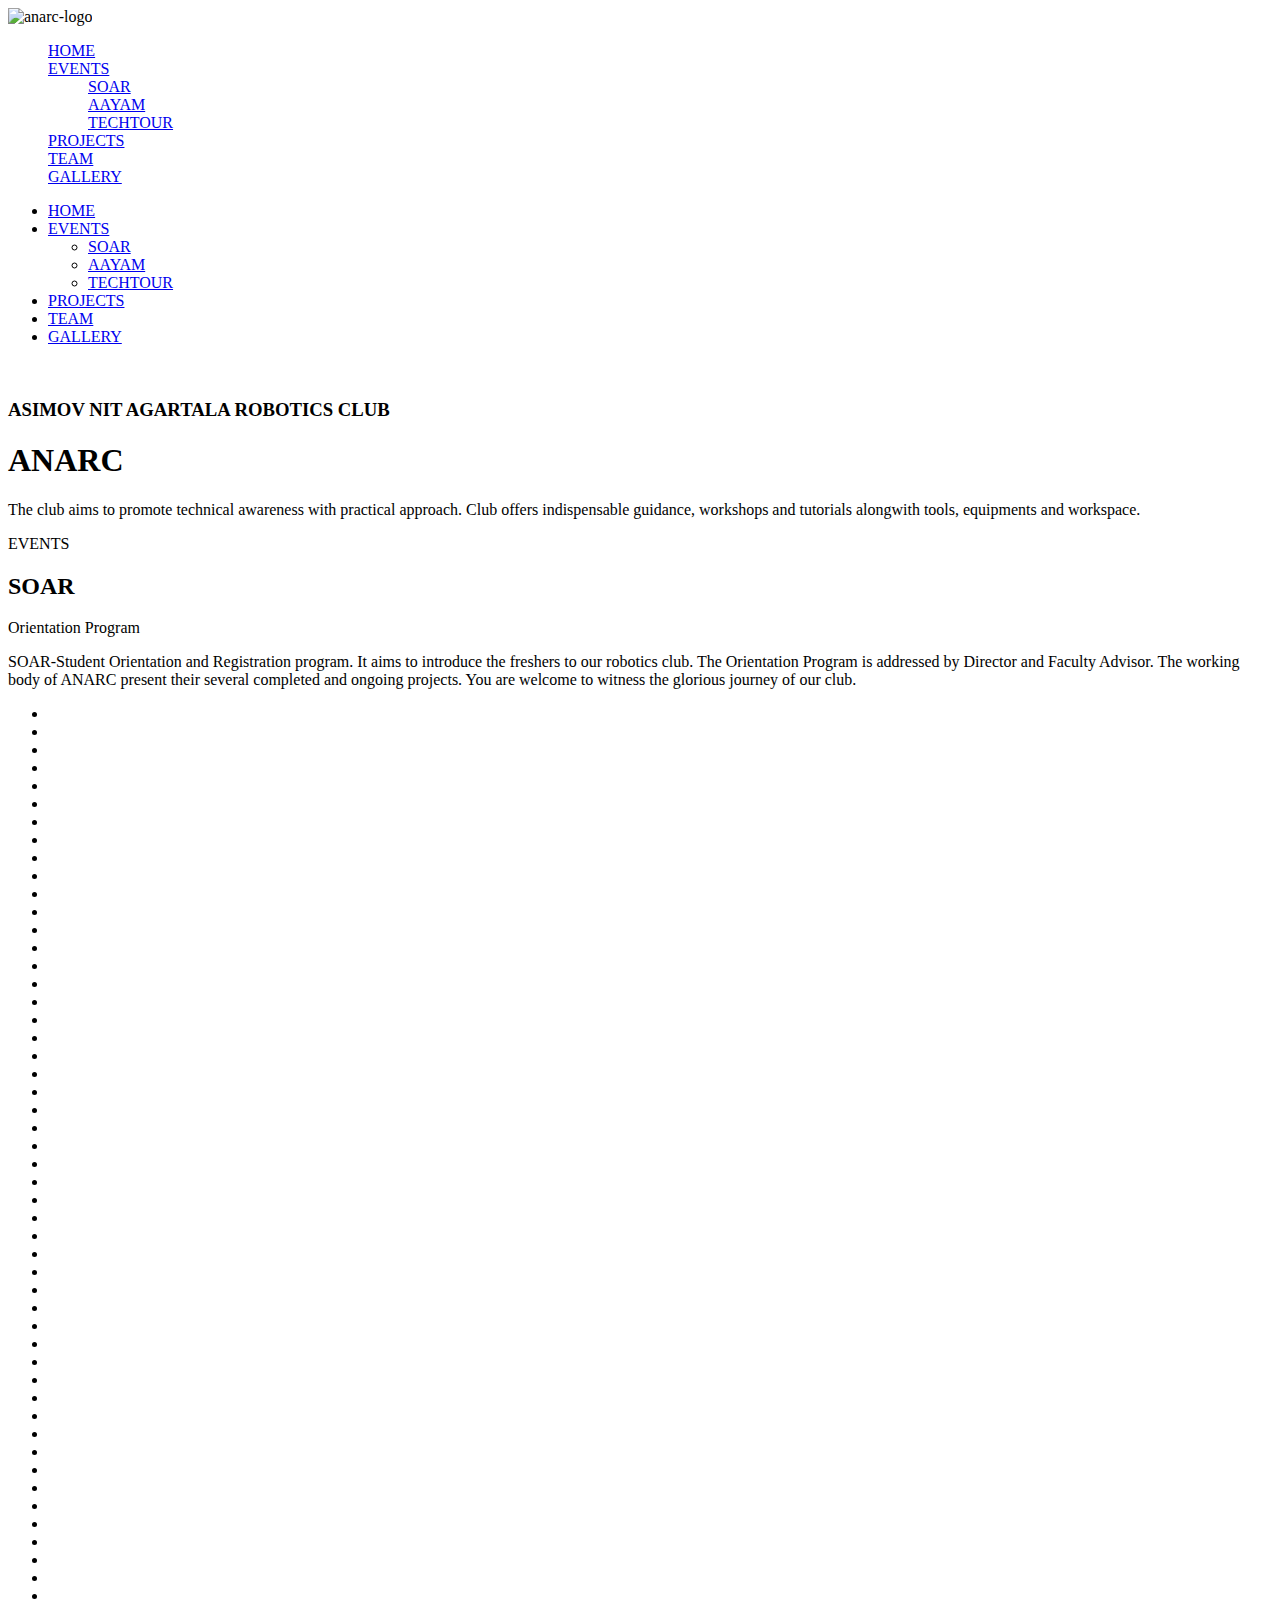
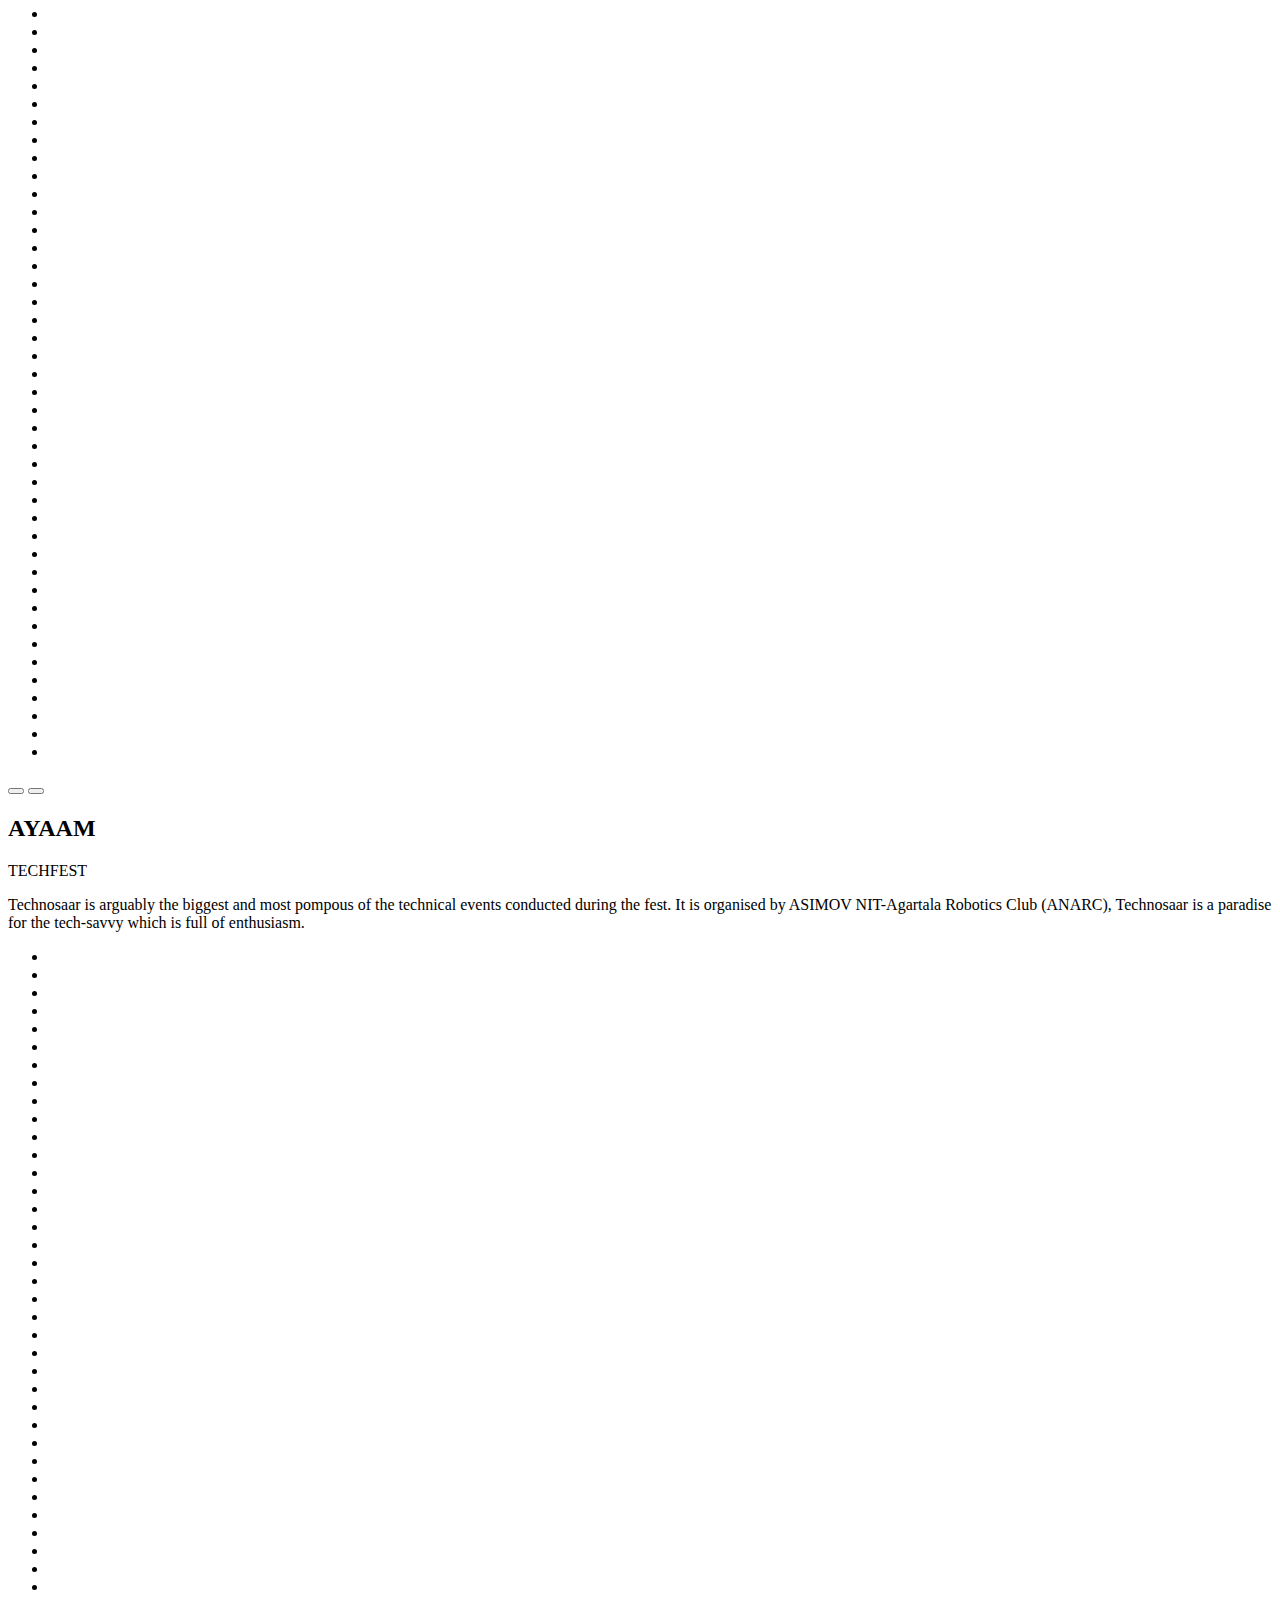
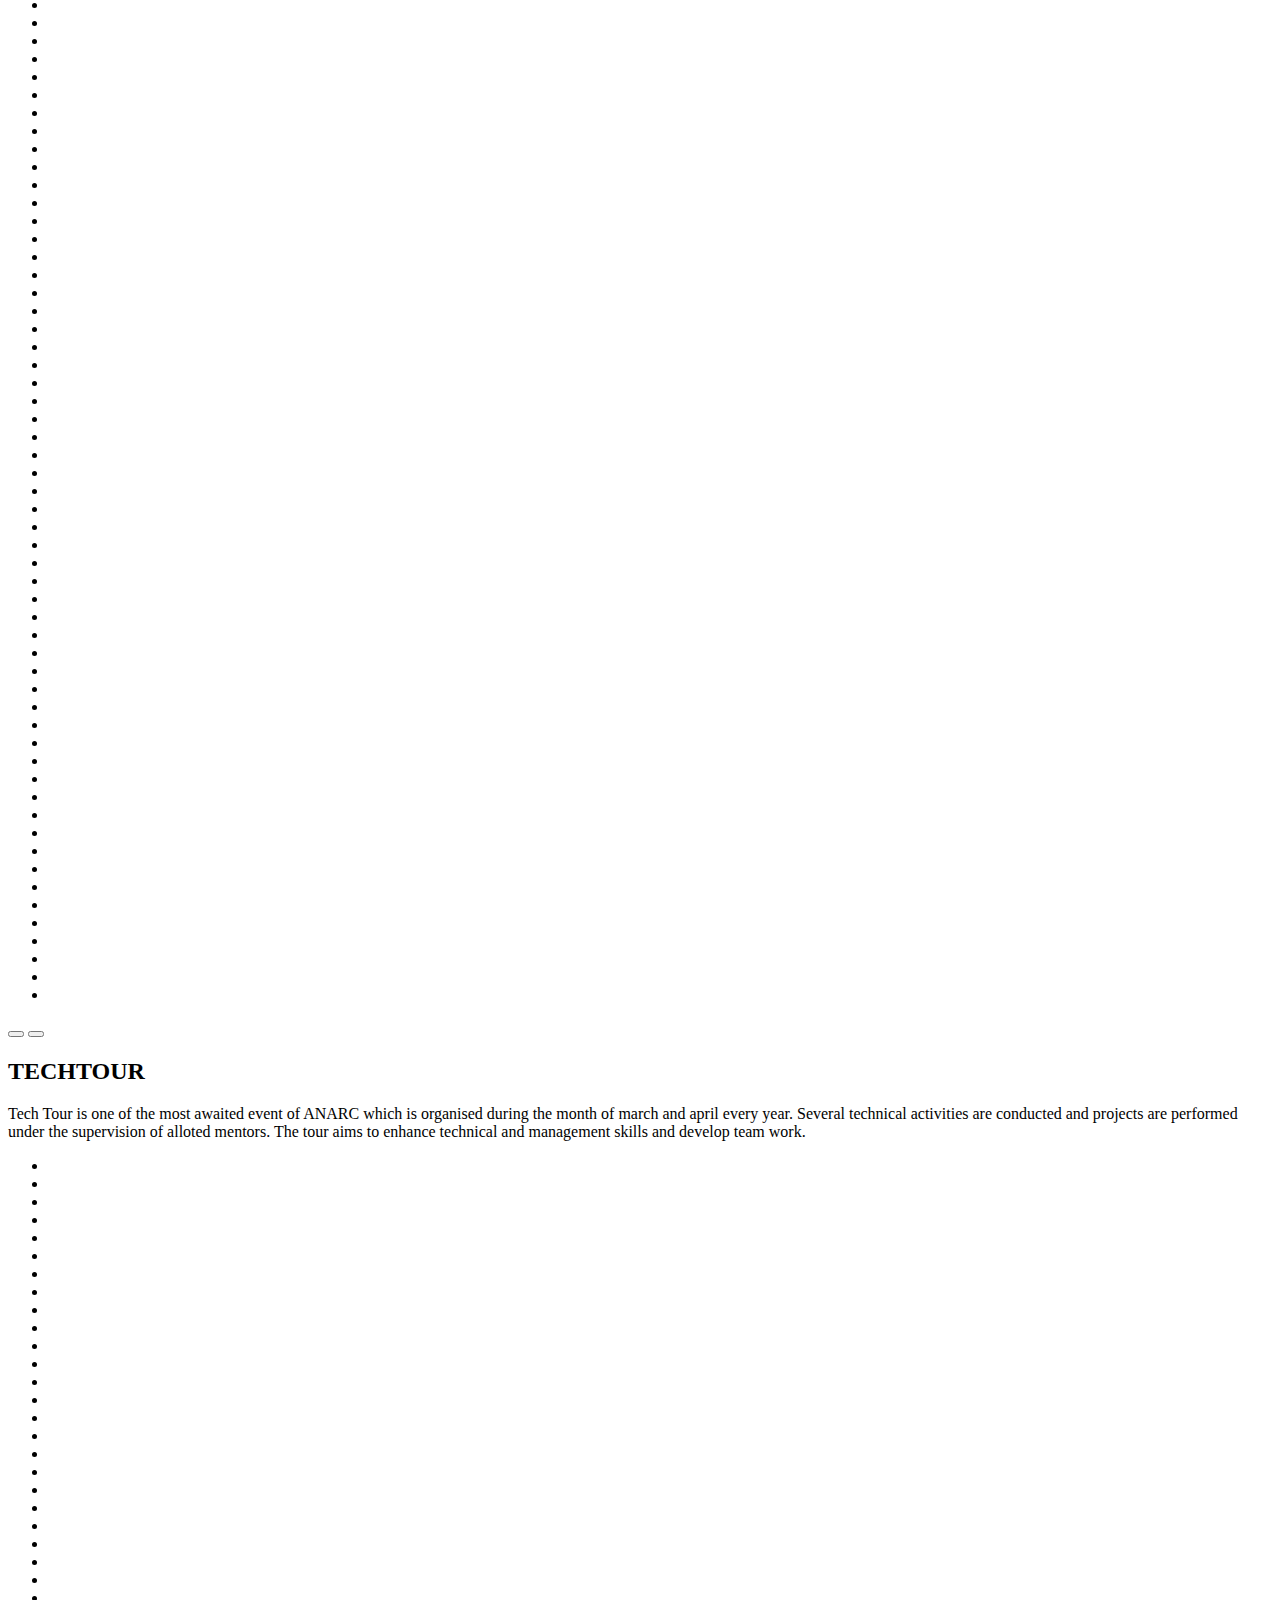
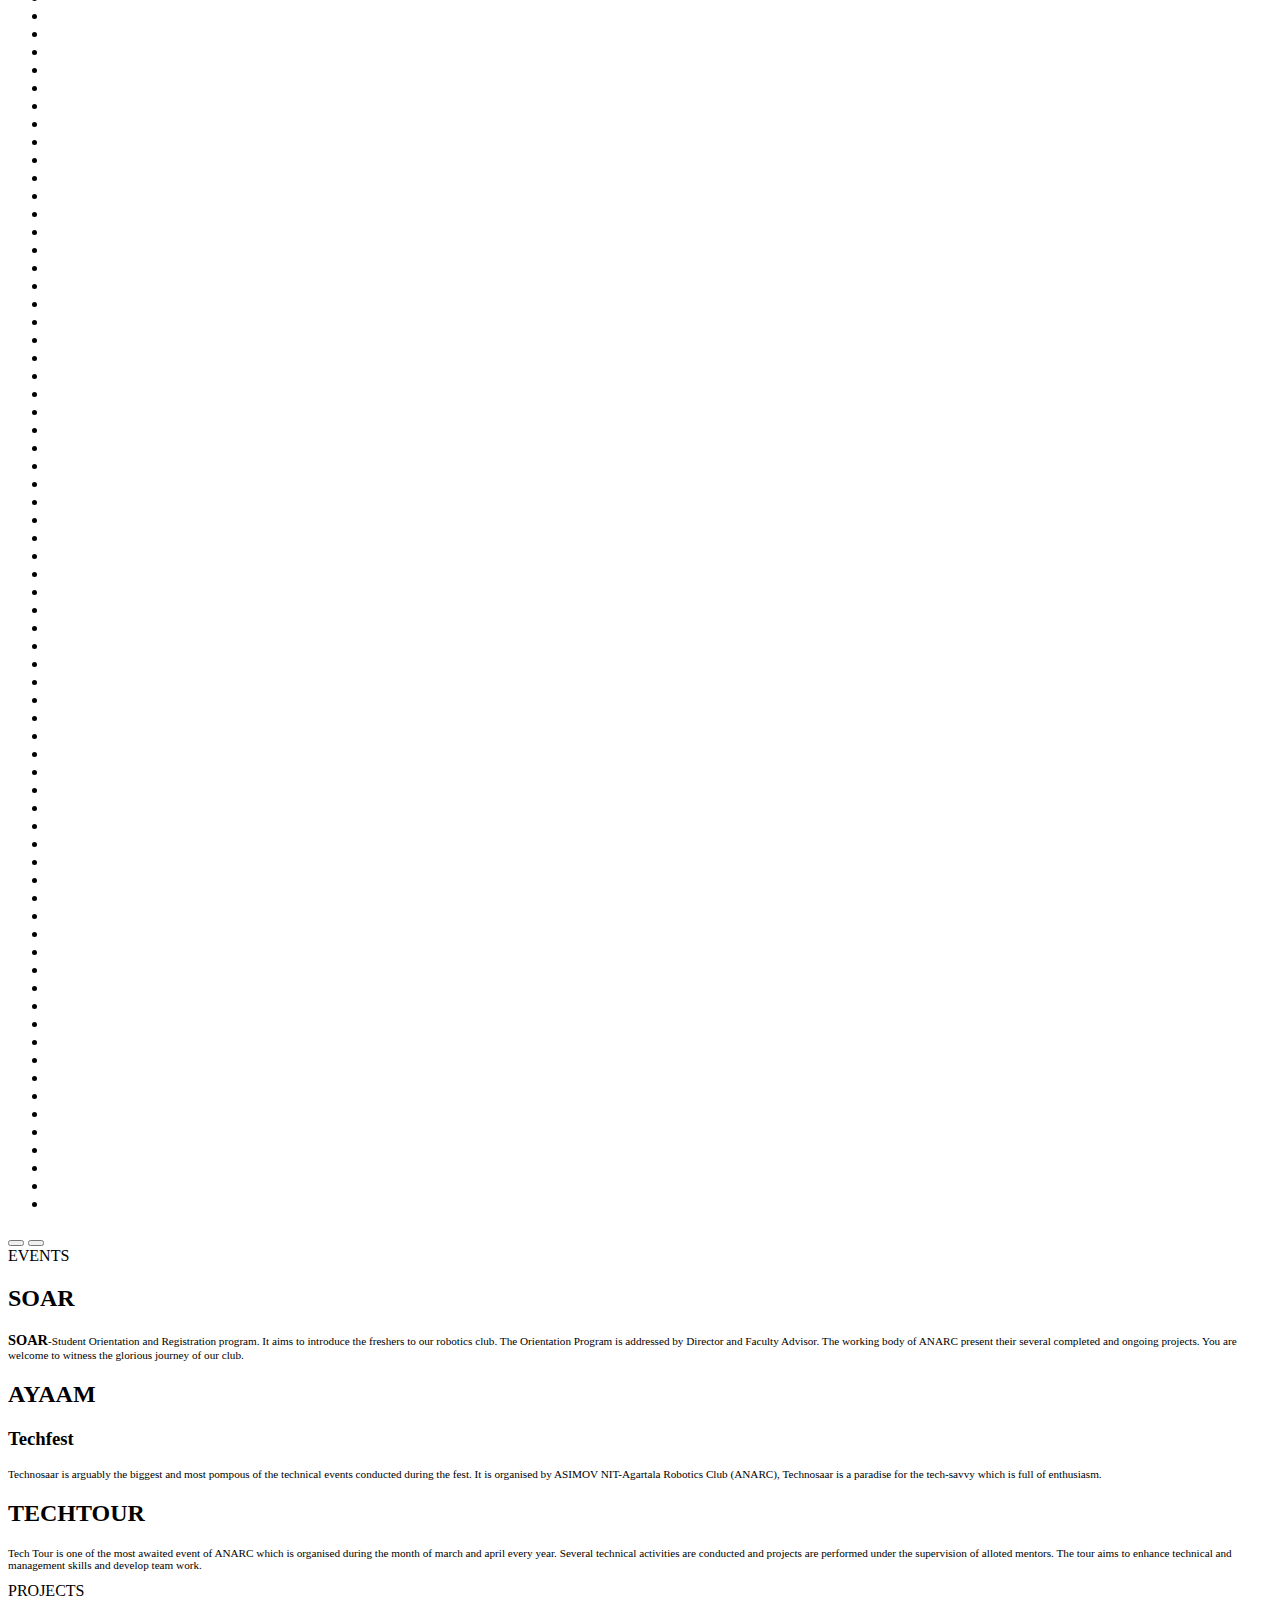
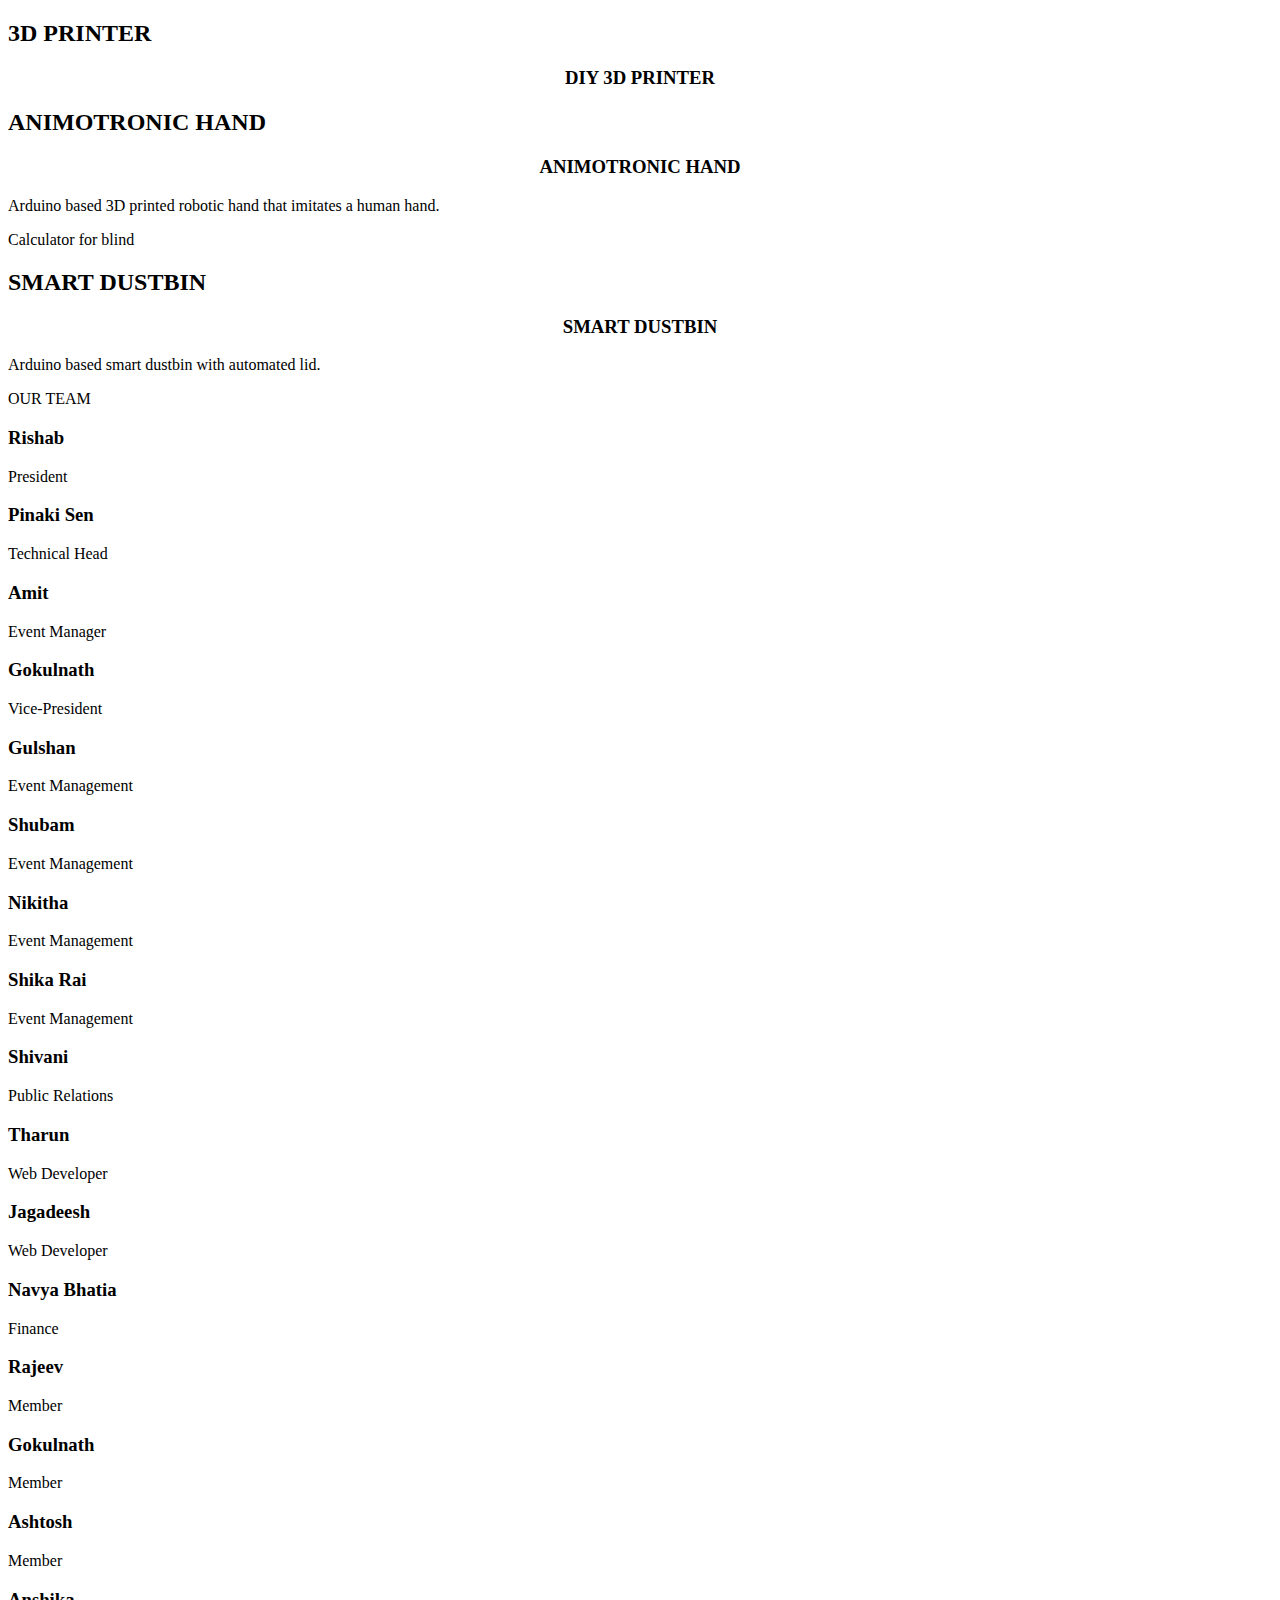
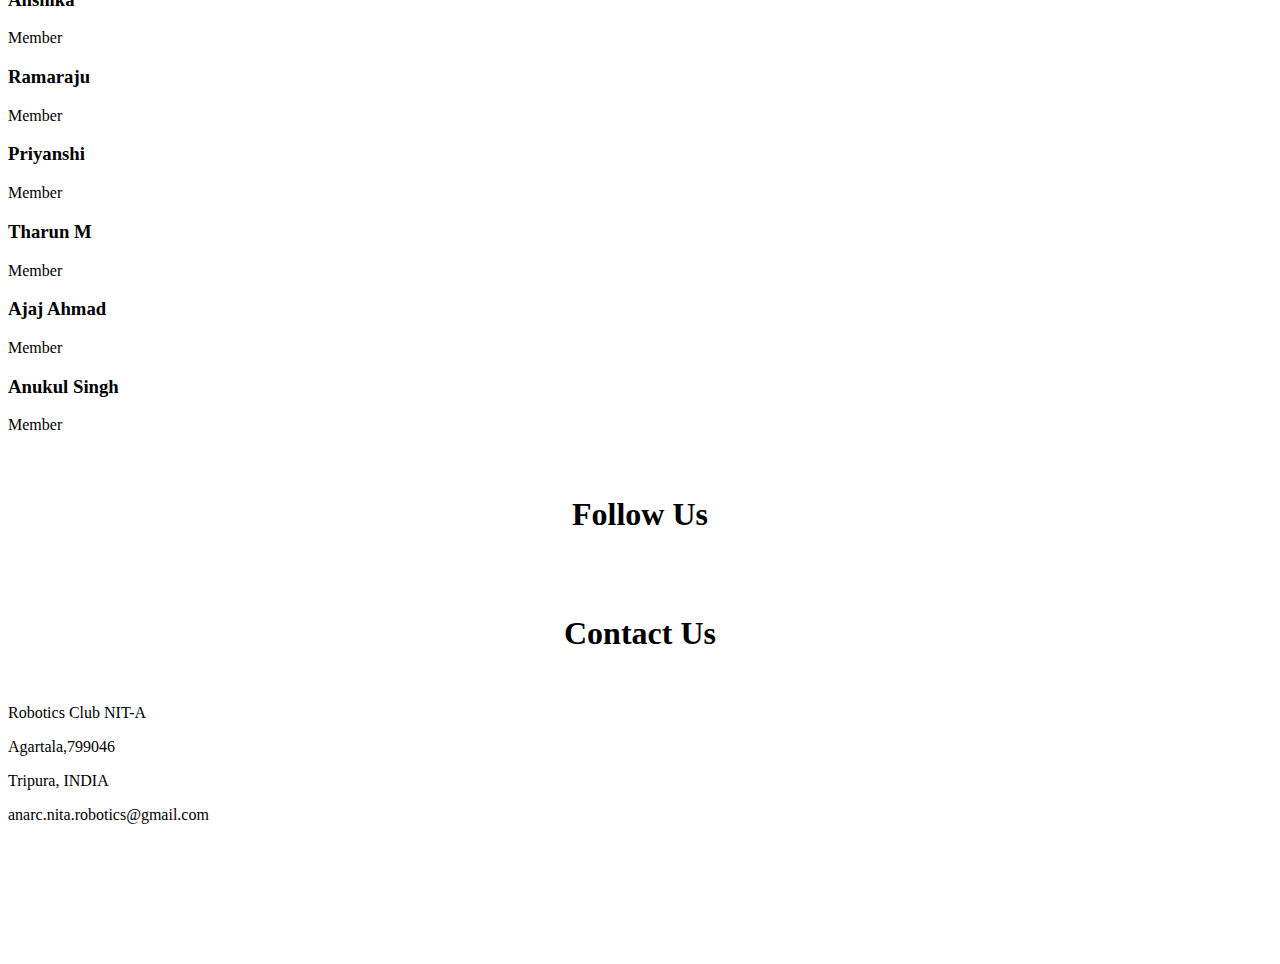
==== index.html @ ab91b7b4 "Add files via upload" ====
<!DOCTYPE html>
<html lang="en">
<head>

    <meta charset="UTF-8">
    <meta name="viewport" content="width=device-width, initial-scale=1.0">
    <title>Anarc</title>
    <!-- ICON -->
    <link rel="shortcut icon" href="../images/image-removebg-preview.png" type="image/x-icon">
    <!-- General CSS -->
    <link rel="stylesheet" href="../css/style.css">
    <!-- NAV CSS -->
    <link rel="stylesheet" href="../css/nav.css">
    <!-- Event CSS -->
    <link rel="stylesheet" href="../css/events.css">
    <link rel="stylesheet" href="../css/mobile-event.css">

    <!-- Project CSS -->
    <link rel="stylesheet" href="../css/projects.css">

    <!-- Team Section CSS -->
    <link rel="stylesheet" href="../css/team.css">

    <!-- Contact Us CSS -->
    <link rel="stylesheet" href="../css/contact-us.css">

      <!-- Preloader -->
    <link rel="stylesheet" href="../css/preloader.css">

    <!-- FONT -->
    <link rel="preconnect" href="https://fonts.gstatic.com">
    <link href="https://fonts.googleapis.com/css2?family=Poppins&display=swap" rel="stylesheet">

    <link rel="preconnect" href="https://fonts.gstatic.com">
    <link href="https://fonts.googleapis.com/css2?family=Montserrat:wght@800&display=swap" rel="stylesheet">

    <link rel="preconnect" href="https://fonts.gstatic.com">
    <link href="https://fonts.googleapis.com/css2?family=Ubuntu:wght@300&display=swap" rel="stylesheet">

    <!-- FONTAWSOME -->
    <link rel="stylesheet" href="https://use.fontawesome.com/releases/v5.14.0/css/all.css" integrity="sha384-HzLeBuhoNPvSl5KYnjx0BT+WB0QEEqLprO+NBkkk5gbc67FTaL7XIGa2w1L0Xbgc" crossorigin="anonymous">
    <!-- Jquery CDN -->
      <script src="https://ajax.googleapis.com/ajax/libs/jquery/3.5.1/jquery.min.js"></script>
</head>


<body>
    <!-- preloader content -->
    <div class="preloader">
		  <img src="../images/image-removebg-preview.png" alt="anarc-logo">
    </div>
    <!-- INTRODUCTION -->
  
  <section id="intro">

    
  <!-- Desktop Navigation -->
  <nav>
    <ul style="list-style: none;">
       <li><a class="active" href="#">HOME</a></li>
       <li>
          <a href="#events">EVENTS
            <i class="fas fa-angle-down"></i>
          </a>
          <ul style="list-style: none;">
             <li><a href="./soar.html" target="_blank">SOAR</a></li>
             <li><a href="./aayam.html" target="_blank">AAYAM</a></li>
             <li><a href="./technosaar.html" target="_blank">TECHTOUR</a></li>
          </ul>
       </li>
       <li>
          <a href="#projects">PROJECTS
          </a>
       </li>
       <li><a href="#team">TEAM</a></li>
       <li><a href="../public/gallery.html" target="_blank">GALLERY</a></li>
       <li><a href="#"><i style="font-size: 1.5rem;" class="fas fa-bell"></i></a></li>
    </ul>
 </nav>

 
  <!-- Mobile Navigation -->

  <div id="navbar">
    <a href="#"><i  style="font-size: 1.5rem;position: fixed;color: white;padding: 7px;opacity: 1;" class="fas fa-bell"></i></a>
    
    <div class="menu-btn">
      <div class="ham"></div>
    </div>
    <div class="nav-b">
      <ul>
        <li><a class="active" href="#">HOME</a></li>
        <li>
           <a href="#events">EVENTS
           <i class="fas fa-angle-down"></i>
           </a>
           <ul class="navdrop">
              <li><a href="./soar.html" target="_blank">SOAR</a></li>
              <li><a href="./aayam.html" target="_blank">AAYAM</a></li>
              <li><a href="./technosaar.html" target="_blank">TECHTOUR</a></li>
           </ul>
        </li>
        <li>
           <a href="#projects">PROJECTS
           </a>
        </li>
        <li><a href="#team">TEAM</a></li>
        <li><a href="../public/gallery.html">GALLERY</a></li>
     </ul>
    </div>
  </div>

  <!-- logo -->
  <div class="logo">
    <img src="../images/image-removebg-preview.png" alt="">
  </div>
  <!-- Title -->
    <div class="title">
      <h3 class="asimov">ASIMOV NIT AGARTALA ROBOTICS CLUB</h3>
      <h1 class="club-name">ANARC</h1>
    </div>
      
        <div class="aim">
          <p>
            The club aims to promote
           technical awareness with practical approach. Club offers indispensable 
           guidance, workshops and tutorials alongwith tools, equipments and 
           workspace.
         </p>
        </div>    
  </section>   
  

  <!-- EVENTS -->
  <section id="events">
    <div class="nita-events">
      <div class="banner"></div>
      <div class="event-heading">EVENTS</div>
    </div>
    <div class="event-container">
      <div class="event-border">
        <div class="desktop-card">
          <h2>SOAR</h2>
          <p class='vertical'>Orientation Program</p>
          <p class='detail'>
            SOAR-Student Orientation and Registration program.
            It aims to introduce the freshers to our robotics club.
            The Orientation Program is addressed by Director and Faculty Advisor.
            The working body of ANARC present their several completed and ongoing projects. 
            You are welcome to witness the glorious journey of our club.
          </p>
          <div class="pic" style="background-image: url('../images/soar.JPG');"></div>
          <div class="hide-overflow">
            <ul class='card-dots'>
            <li></li>
            <li></li>
            <li></li>
            <li></li>
            <li></li>
            <li></li>
            <li></li>
            <li></li>
            <li></li>
            <li></li>
            <li></li>
            <li></li>
            <li></li>
            <li></li>
            <li></li>
            <li></li>
            <li></li>
            <li></li>
            <li></li>
            <li></li>
            <li></li>
            <li></li>
            <li></li>
            <li></li>
            <li></li>
            <li></li>
            <li></li>
            <li></li>
            <li></li>
            <li></li>
            <li></li>
            <li></li>
            <li></li>
            <li></li>
            <li></li>
            <li></li>
            <li></li>
            <li></li>
            <li></li>
            <li></li>
            <li></li>
            <li></li>
            <li></li>
            <li></li>
            <li></li>
            <li></li>
            <li></li>
            <li></li>
            <li></li>
            <li></li>
            <li></li>
            <li></li>
            <li></li>
            <li></li>
            <li></li>
            <li></li>
            <li></li>
            <li></li>
            <li></li>
            <li></li>
            <li></li>
            <li></li>
            <li></li>
            <li></li>
            <li></li>
            <li></li>
            <li></li>
            <li></li>
            <li></li>
            <li></li>
            <li></li>
            <li></li>
            <li></li>
            <li></li>
            <li></li>
            <li></li>
            <li></li>
            <li></li>
            <li></li>
            <li></li>
            <li></li>
            <li></li>
            <li></li>
            <li></li>
            <li></li>
            <li></li>
            <li></li>
            <li></li>
            <li></li>
            <li></li>
            <li></li>
            <li></li>
          </ul>
            <button>
            </button>
            <button class='overlay'></button>
        </div> 
        </div>
      <div class="desktop-card">
        <h2>AYAAM</h2>
        <p class='vertical'>TECHFEST</p>
        <p class='detail'>
          Technosaar is arguably the biggest and most pompous of the technical events conducted during the fest.
          It is organised by ASIMOV NIT-Agartala Robotics Club (ANARC), Technosaar is a paradise 
          for the tech-savvy which is full of enthusiasm.
        </p>
        <div class="pic" style="background-image: url('../images/aayam-3.jpg');"></div>
        <div class="hide-overflow">
          <ul class='card-dots'>
          <li></li>
          <li></li>
          <li></li>
          <li></li>
          <li></li>
          <li></li>
          <li></li>
          <li></li>
          <li></li>
          <li></li>
          <li></li>
          <li></li>
          <li></li>
          <li></li>
          <li></li>
          <li></li>
          <li></li>
          <li></li>
          <li></li>
          <li></li>
          <li></li>
          <li></li>
          <li></li>
          <li></li>
          <li></li>
          <li></li>
          <li></li>
          <li></li>
          <li></li>
          <li></li>
          <li></li>
          <li></li>
          <li></li>
          <li></li>
          <li></li>
          <li></li>
          <li></li>
          <li></li>
          <li></li>
          <li></li>
          <li></li>
          <li></li>
          <li></li>
          <li></li>
          <li></li>
          <li></li>
          <li></li>
          <li></li>
          <li></li>
          <li></li>
          <li></li>
          <li></li>
          <li></li>
          <li></li>
          <li></li>
          <li></li>
          <li></li>
          <li></li>
          <li></li>
          <li></li>
          <li></li>
          <li></li>
          <li></li>
          <li></li>
          <li></li>
          <li></li>
          <li></li>
          <li></li>
          <li></li>
          <li></li>
          <li></li>
          <li></li>
          <li></li>
          <li></li>
          <li></li>
          <li></li>
          <li></li>
          <li></li>
          <li></li>
          <li></li>
          <li></li>
          <li></li>
          <li></li>
          <li></li>
          <li></li>
          <li></li>
          <li></li>
          <li></li>
          <li></li>
          <li></li>
          <li></li>
          <li></li>
          </ul>
          <button>
          </button>
          <button class='overlay'></button>
      </div> 
      </div>
      <div class="desktop-card">
        <h2>TECHTOUR</i></h2>
        <p class='vertical'></p>
        <p class='detail'>
          Tech Tour is one of the most awaited event of ANARC which is organised during the month of march and april every year.
          Several technical activities are conducted and projects are performed under the supervision of alloted mentors.
          The tour aims to enhance technical and management skills and develop team work.
        </p>
        <div class="pic" style="background-image: url('../images/techtour.jpeg');"></div>
        <div class="hide-overflow">
          <ul class='card-dots'>
          <li></li>
          <li></li>
          <li></li>
          <li></li>
          <li></li>
          <li></li>
          <li></li>
          <li></li>
          <li></li>
          <li></li>
          <li></li>
          <li></li>
          <li></li>
          <li></li>
          <li></li>
          <li></li>
          <li></li>
          <li></li>
          <li></li>
          <li></li>
          <li></li>
          <li></li>
          <li></li>
          <li></li>
          <li></li>
          <li></li>
          <li></li>
          <li></li>
          <li></li>
          <li></li>
          <li></li>
          <li></li>
          <li></li>
          <li></li>
          <li></li>
          <li></li>
          <li></li>
          <li></li>
          <li></li>
          <li></li>
          <li></li>
          <li></li>
          <li></li>
          <li></li>
          <li></li>
          <li></li>
          <li></li>
          <li></li>
          <li></li>
          <li></li>
          <li></li>
          <li></li>
          <li></li>
          <li></li>
          <li></li>
          <li></li>
          <li></li>
          <li></li>
          <li></li>
          <li></li>
          <li></li>
          <li></li>
          <li></li>
          <li></li>
          <li></li>
          <li></li>
          <li></li>
          <li></li>
          <li></li>
          <li></li>
          <li></li>
          <li></li>
          <li></li>
          <li></li>
          <li></li>
          <li></li>
          <li></li>
          <li></li>
          <li></li>
          <li></li>
          <li></li>
          <li></li>
          <li></li>
          <li></li>
          <li></li>
          <li></li>
          <li></li>
          <li></li>
          <li></li>
          <li></li>
          <li></li>
          <li></li>
          </ul>
          <button>
          </button>
          <button class='overlay'></button>
      </div> 
      </div>
    </div>
  </section>

  <!-- Mobile Event -->

	<div id="event-cards">
    <div class="nita-events">
      <div class="banner"></div>
      <div class="event-heading">EVENTS</div>
    </div>
		<div class="card">
			<div class="card-inner">
				<div class="card-face card1 card-front">
					<h2>SOAR</h2>
				</div>
				<div class="card-face card-back">
					<div class="card-content">
						<div class="card-body">
							<h3></h3>
							<p style="font-size: 0.7rem;"><strong style="font-size: 0.9rem;">SOAR</strong>-Student Orientation and Registration program.
                It aims to introduce the freshers to our robotics club.
                The Orientation Program is addressed by Director and Faculty Advisor.
                The working body of ANARC present their several completed and ongoing projects. 
                You are welcome to witness the glorious journey of our club.
               </p>
						</div>
					</div>
				</div>
			</div>
		</div>
		<div class="card">
			<div class="card-inner">
				<div class="card-face card2 card-front">
					<h2>AYAAM</h2>
				</div>
				<div class="card-face card-back">
					<div class="card-content">
						<div class="card-body">
							<h3>Techfest</h3>
							<p style="font-size: 0.7rem;">Technosaar is arguably the biggest and most pompous of the technical events conducted during the fest.
                It is organised by ASIMOV NIT-Agartala Robotics Club (ANARC), Technosaar is a paradise 
                for the tech-savvy which is full of enthusiasm.</p>
						</div>
					</div>
				</div>
			</div>
		</div>
		<div class="card">
			<div class="card-inner">
				<div class="card-face card3 card-front">
					<h2>TECHTOUR</h2>
				</div>
				<div class="card-face card-back">
					<div class="card-content">
						<div class="card-body">
							<h3></h3>
							<p style="font-size: 0.7rem;"> Tech Tour is one of the most awaited event of ANARC which is organised during the month of march and april every year.
                Several technical activities are conducted and projects are performed under the supervision of alloted mentors.
                The tour aims to enhance technical and management skills and develop team work.</p>
						</div>
					</div>
				</div>
			</div>
		</div>
  </div>
  
  <!-- Projects -->

  <section id="projects">
    <div id="project-cards">
      <div class="anarc-projects">
        <div class="projects-bg"></div>
        <div class="project-heading">PROJECTS</div>
      </div>
      <div class="card">
        <div class="card-inner">
          <div class="card-face card1 card-front">
            <h2>3D PRINTER</h2>
          </div>
          <div class="card-face card-back">
            <div class="card-content">
              <div class="card-body">
                <h3 style="text-align: center;">DIY 3D PRINTER</h3>
                <p style="font-size: 1rem;">
                 </p>
              </div>
            </div>
          </div>
        </div>
      </div>
      <div class="card">
        <div class="card-inner">
          <div class="card-face card2 card-front">
            <h2>ANIMOTRONIC HAND</h2>
          </div>
          <div class="card-face card-back">
            <div class="card-content">
              <div class="card-body">
                <h3 style="text-align: center;">ANIMOTRONIC HAND</h3>
                <p style="font-size: 1rem;">Arduino based 3D printed robotic hand that imitates a human hand.
                 </p>
                 <p style="font-size: 1rem;">Calculator for blind</p>
              </div>
            </div>
          </div>
        </div>
      </div>
      <div class="card">
        <div class="card-inner">
          <div class="card-face card3 card-front">
            <h2>SMART DUSTBIN</h2>
          </div>
          <div class="card-face card-back">
            <div class="card-content">
              <div class="card-body">
                <h3 style="text-align: center;">SMART DUSTBIN</h3>
                <p style="font-size: 1rem;">Arduino based smart dustbin with automated lid.
                 </p>
              </div>
            </div>
          </div>
        </div>
      </div>
      
    </div>
  </section>

  <!-- Team Section -->
<section id="team">
  
  <div class="nita-team">
    <div class="team-banner"></div>
    <div class="our-team">OUR TEAM</div>
  </div>
  
    <div class="team-lead">
      <div class="team-leader">
          <div class="img img1">
              <div class="me">
                  <a href="mailto:navaneetbahsir@gmail.com" target="__blank"><i class="far fa-envelope"></i></a>
                  <a href="https://www.instagram.com/rishabnavaneet/" target="__blank"><i class="fab fa-instagram"></i></a>
                  <a href="https://www.linkedin.com/in/rishab-navaneet-327147120" target="__blank"><i class="fab fa-linkedin-in"></i></a>
              </div>
          </div>
          <div class="info">
              <h3>Rishab</h3>
          </div> 
          <div class="post">President</div>
      </div>
      <div class="team-leader">
          <div class="img img2">
              <div class="me">
                  <a href="mailto:pinakisen.eenita@gmail.com" target="__blank"><i class="far fa-envelope"></i></a>
                  <a href="https://instagram.com/pinaki_sen_" target="__blank"><i class="fab fa-instagram"></i></a>
                  <a href="https://linkedin.com/in/senpinaki222/" target="__blank"><i class="fab fa-linkedin-in"></i></a>
                  <a href="https://github.com/senpinaki222" target="__blank"><i class="fab fa-github"></i></a>
              </div>
          </div>
          <div class="info">
              <h3>Pinaki Sen</h3>
          </div> 
          <div class="post">Technical Head</div>
      </div>
      <div class="team-leader">
          <div class="img img3">
              <div class="me">
                  <a href="mailto:pinakisen.eenita@gmail.com" target="__blank"><i class="far fa-envelope"></i></a>
                  <a href="https://instagram.com/pinaki_sen_" target="__blank"><i class="fab fa-instagram"></i></a>
                  <a href="https://linkedin.com/in/senpinaki222/" target="__blank"><i class="fab fa-linkedin-in"></i></a>
                  <a href="https://github.com/senpinaki222" target="__blank"><i class="fab fa-github"></i></a>
              </div>
          </div>
          <div class="info">
              <h3>Amit</h3>
          </div> 
          <div class="post">Event Manager</div>
      </div>      
</div>

<!-- Team Members -->

<div class="team-member">
  <div class="team-leader">
      <div class="img img4">
          <div class="me">
            <a href="mailto:srgwilet@gmail.com" target="__blank"><i class="far fa-envelope"></i></a>
            <a href="https://www.instagram.com/gokulnathsr" target="__blank"><i class="fab fa-instagram"></i></a>
          </div>
      </div>
      <div class="info">
          <h3>Gokulnath</h3>
      </div> 
      <div class="post">Vice-President</div>
  </div>
  <div class="team-leader">
      <div class="img img5">
          <div class="me">
            <a href="mailto:mishra.gulshan00@gmail.com" target="__blank"><i class="far fa-envelope"></i></a>
            <a href="https://www.linkedin.com/in/gulshan-mishra-3b8070189" target="__blank"><i class="fab fa-linkedin-in"></i></a>
            <a href="http://github.com/Gulshan00" target="__blank"><i class="fab fa-github"></i></a>
          </div>
      </div>
      <div class="info">
          <h3>Gulshan</h3>
      </div> 
      <div class="post">Event Management</div>
  </div>
  <div class="team-leader">
      <div class="img img6">
          <div class="me">
            <a href="mailto:sparking.shubham.50@gmail.com" target="__blank"><i class="far fa-envelope"></i></a>
            <a href="https://instagram.com/shubham_kumar1019" target="__blank"><i class="fab fa-instagram"></i></a>
            <a href="https://www.linkedin.com/in/shubham-kumar-4020831b6" target="__blank"><i class="fab fa-linkedin-in"></i></a>
          </div>
      </div>
      <div class="info">
          <h3>Shubam</h3>
      </div> 
      <div class="post">Event Management</div>
  </div>
  <div class="team-leader">
      <div class="img img7">
          <div class="me">
            <a href="mailto:nikita.kumari9472@gmail.com" target="__blank"><i class="far fa-envelope"></i></a>
            <a href="https://instagram.com/niki_yadav01" target="__blank"><i class="fab fa-instagram"></i></a>
            <a href="https://www.linkedin.com/in/nikita-kumari-2424711a9" target="__blank"><i class="fab fa-linkedin-in"></i></a>
          </div>
      </div>
      <div class="info">
          <h3>Nikitha</h3>
      </div> 
      <div class="post">Event Management</div>
  </div><div class="team-leader">
      <div class="img img8">
          <div class="me">
            <a href="mailto:chandigarhshikha@gmail.com" target="__blank"><i class="far fa-envelope"></i></a>
            <a href="https://instagram.com/iam_shikha_rai" target="__blank"><i class="fab fa-instagram"></i></a>
            <a href="https://www.linkedin.com/in/shikha-rai-64a3a41a1" target="__blank"><i class="fab fa-linkedin-in"></i></a>
          </div>
      </div>
      <div class="info">
          <h3>Shika Rai</h3>
      </div> 
      <div class="post">Event Management</div>
  </div>
  <div class="team-leader">
      <div class="img img9">
          <div class="me">
              <a href="mailto:golhanishivani@gmail.com" target="__blank"><i class="far fa-envelope"></i></a>
              <a href="https://instagram.com/golhanishivani?igshid=7edc5t4vz64f" target="__blank"><i class="fab fa-instagram"></i></a>
              <a href="https://www.linkedin.com/in/shivani-golhani-8ab2261aa" target="__blank"><i class="fab fa-linkedin-in"></i></a>
          </div>
      </div>
      <div class="info">
          <h3>Shivani</h3>
      </div> 
      <div class="post">Public Relations</div>
  </div>
  <div class="team-leader">
      <div class="img img10">
          <div class="me">
            <a href="mailto:rallapallitharun14@gmail.com" target="__blank"><i class="far fa-envelope"></i></a>
            <a href="https://www.instagram.com/tharunchowdary112/?hl=en" target="__blank"><i class="fab fa-instagram"></i></a>
            <a href="https://www.linkedin.com/in/tharun-chowdary-26bb621a5/" target="__blank"><i class="fab fa-linkedin-in"></i></a>
            <a href="https://github.com/Tharun0102" target="__blank"><i class="fab fa-github"></i></a>
          </div>
      </div>
      <div class="info">
          <h3>Tharun</h3>
      </div> 
      <div class="post">Web Developer</div>
  </div>
  <div class="team-leader">
      <div class="img img11">
          <div class="me">
            <a href="mailto:jagadeeshkondra1@gmail.com" target="__blank"><i class="far fa-envelope"></i></a>
            <a href="https://www.instagram.com/0_jagadeesh_0" target="__blank"><i class="fab fa-instagram"></i></a>
            <a href="https://www.linkedin.com/in/jagadeesh-kondra-785384195/" target="__blank"><i class="fab fa-linkedin-in"></i></a>
            <a href="https://github.com/0-jagadeesh-0" target="__blank"><i class="fab fa-github"></i></a>
          </div>
      </div>
      <div class="info">
          <h3>Jagadeesh</h3>
      </div> 
      <div class="post">Web Developer</div>
  </div>
  <div class="team-leader">
      <div class="img img12">
          <div class="me">
              <a href="mailto:pinakisen.eenita@gmail.com" target="__blank"><i class="far fa-envelope"></i></a>
              <a href="https://instagram.com/pinaki_sen_" target="__blank"><i class="fab fa-instagram"></i></a>
              <a href="https://linkedin.com/in/senpinaki222/" target="__blank"><i class="fab fa-linkedin-in"></i></a>
          </div>
      </div>
      <div class="info">
          <h3>Navya Bhatia</h3>
      </div> 
      <div class="post">Finance</div>
  </div>
  <div class="team-leader">
      <div class="img img13">
          <div class="me">
            <a href="mailto:rajeevtoleti2002@gmail.com" target="__blank"><i class="far fa-envelope"></i></a>
            <a href="https://www.instagram.com/rajeev_tholeti" target="__blank"><i class="fab fa-instagram"></i></a>
          </div>
      </div>
      <div class="info">
          <h3>Rajeev</h3>
      </div> 
      <div class="post">Member</div>
  </div>
  <div class="team-leader">
      <div class="img img14">
          <div class="me">
            <a href="mailto:srgwilet@gmail.com" target="__blank"><i class="far fa-envelope"></i></a>
            <a href="https://www.instagram.com/gokulnathsr" target="__blank"><i class="fab fa-instagram"></i></a>
          </div>
      </div>
      <div class="info">
          <h3>Gokulnath</h3>
      </div> 
      <div class="post">Member</div>
  </div>
  <div class="team-leader">
      <div class="img img15">
          <div class="me">
            <a href="mailto:ashutoshmalviya1000@gmail.com" target="__blank"><i class="far fa-envelope"></i></a>
            <a href="https://linkedin.com/in/ashutoshmalviya1000" target="__blank"><i class="fab fa-linkedin-in"></i></a>
            <a href="https://github.com/aashu" target="__blank"><i class="fab fa-github"></i></a>
          </div>
      </div>
      <div class="info">
          <h3>Ashtosh</h3>
      </div> 
      <div class="post">Member</div>
  </div>
  <div class="team-leader">
      <div class="img img16">
          <div class="me">
            <a href="mailto:dspanshika1197@gmail.com" target="__blank"><i class="far fa-envelope"></i></a>
            <a href="https://www.instagram.com/raz_anshika9t7" target="__blank"><i class="fab fa-instagram"></i></a>
          </div>
      </div>
      <div class="info">
          <h3>Anshika</h3>
      </div> 
      <div class="post">Member</div>
  </div>
  <div class="team-leader">
      <div class="img img17">
          <div class="me">
            <a href="mailto:ramaraju9344@gmail.com" target="__blank"><i class="far fa-envelope"></i></a>
            <a href="https://www.instagram.com/d_a_n_rama_raju_1008" target="__blank"><i class="fab fa-instagram"></i></a>
          </div>
      </div>
      <div class="info">
          <h3>Ramaraju</h3>
      </div> 
      <div class="post">Member</div>
  </div>
  <div class="team-leader">
      <div class="img img18">
          <div class="me">
              <a href="mailto:priyanshi0223@gmail.com" target="__blank"><i class="far fa-envelope"></i></a>
              <a href="https://www.instagram.com/sock._.bunny/" target="__blank"><i class="fab fa-instagram"></i></a>
              <a href="https://www.linkedin.com/in/priyanshi-sethiya-7022911b5/" target="__blank"><i class="fab fa-linkedin-in"></i></a>
              <a href="https://github.com/sock-bunny" target="__blank"><i class="fab fa-github"></i></a>
          </div>
      </div>
      <div class="info">
          <h3>Priyanshi</h3>
      </div> 
      <div class="post">Member</div>
  </div>
  <div class="team-leader">
      <div class="img img19">
          <div class="me">
              <a href="mailto:maddelatharun2@gmail.com" target="__blank"><i class="far fa-envelope"></i></a>
          </div>
      </div>
      <div class="info">
          <h3>Tharun M</h3>
      </div> 
      <div class="post">Member</div>
  </div>
  <div class="team-leader">
      <div class="img img20">
          <div class="me">
              <a href="mailto:ajaj121ahmad@gmail.com" target="__blank"><i class="far fa-envelope"></i></a>
              <a href="https://instagram.comajaj_ahmad_ansari" target="__blank"><i class="fab fa-instagram"></i></a>
              <a href="https://www.linkedin.com/in/ajaj-ahmad-5056b31bb/" target="__blank"><i class="fab fa-linkedin-in"></i></a>
          </div>
      </div>
      <div class="info">
          <h3>Ajaj Ahmad</h3>
      </div> 
      <div class="post">Member</div>
  </div>
  <div class="team-leader">
      <div class="img img21">
          <div class="me">
              <a href="mailto:anukulsingh125@gmail.com" target="__blank"><i class="far fa-envelope"></i></a>
              <a href="https://www.instagram.com/_anukulsingh/" target="__blank"><i class="fab fa-instagram"></i></a>
              <a href="https://www.linkedin.com/in/anukul-kumar-51360519b" target="__blank"><i class="fab fa-linkedin-in"></i></a>
              <a href="https://github.com/anukulSingh" target="__blank"><i class="fab fa-github"></i></a>
          </div>
      </div>
      <div class="info">
          <h3>Anukul Singh</h3>
      </div> 
      <div class="post">Member</div>
  </div>
</div>
</section>
<section id="contact-us">
<div class="contact">
  <div class="media">
    <h3 style="text-align: center;font-size: 2rem;padding: 30px 0;">Follow Us</h3>
    <a href="#" target="__blank"><i class="fab fa-facebook"></i></a>
    <a href="https://www.instagram.com/anarc_nita/" target="__blank"><i class="fab fa-instagram"></i></a>
    <a href="https://www.linkedin.com/company/asimov-nit-agartala-robotics-club" target="__blank"><i class="fab fa-linkedin-in"></i></a>
  </div>
  <div class="connect">
    <h3 style="text-align: center;font-size: 2rem;padding: 20px 0;">Contact Us</h3>
    <p>Robotics Club NIT-A</p>
    <p>Agartala,799046</p>
    <p>Tripura, INDIA</p>
    <p>anarc.nita.robotics@gmail.com</p>
  </div>
</div>
<h4 style="text-align: center; color: white;padding: 10px 0;">Developed by Team Anarc</h4>
 <h5 style="text-align: center; color: white;padding: 10px 0;">All Copyrights © Reserved.</h5> 

</section>

  <!-- JavaScript -->
<script src="../js/preloader.js"></script>
<script src="../js/cardflip.js"></script> 
<script src="../js/index.js"></script>

</body>
</html>
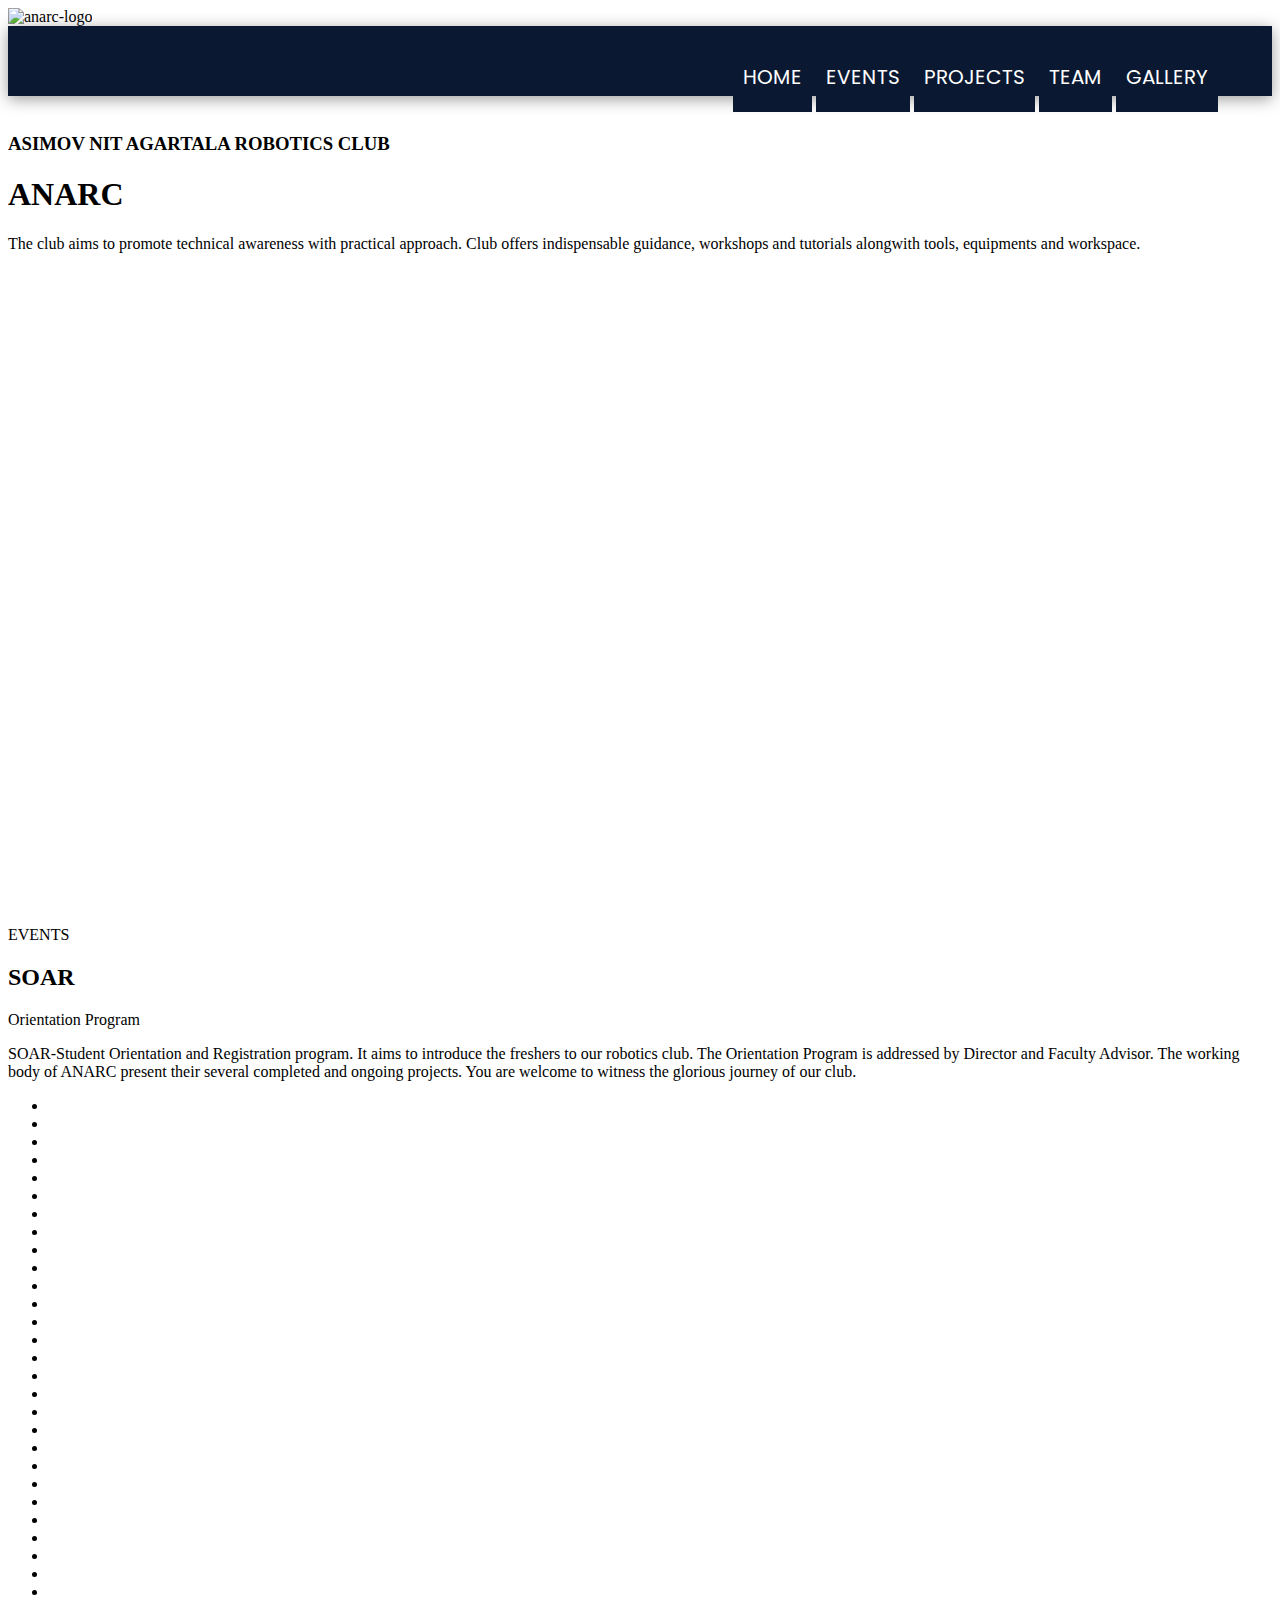
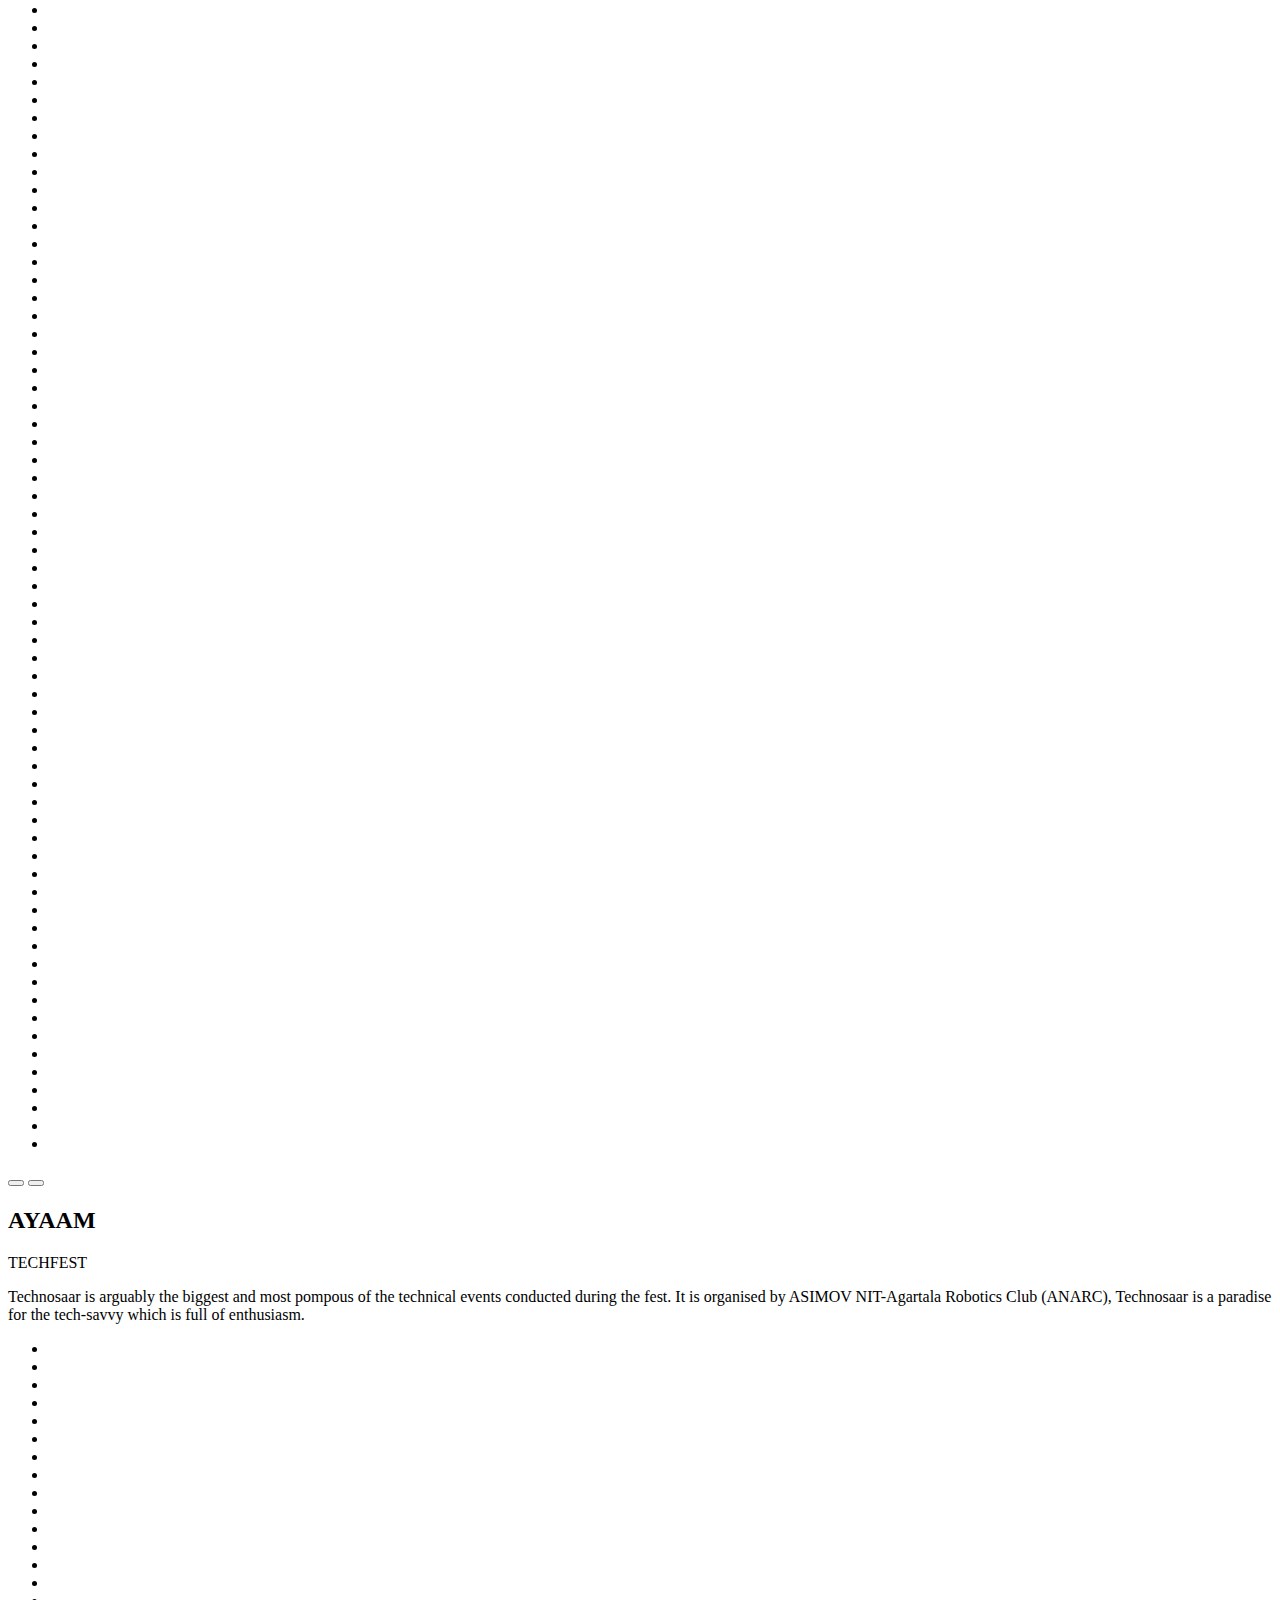
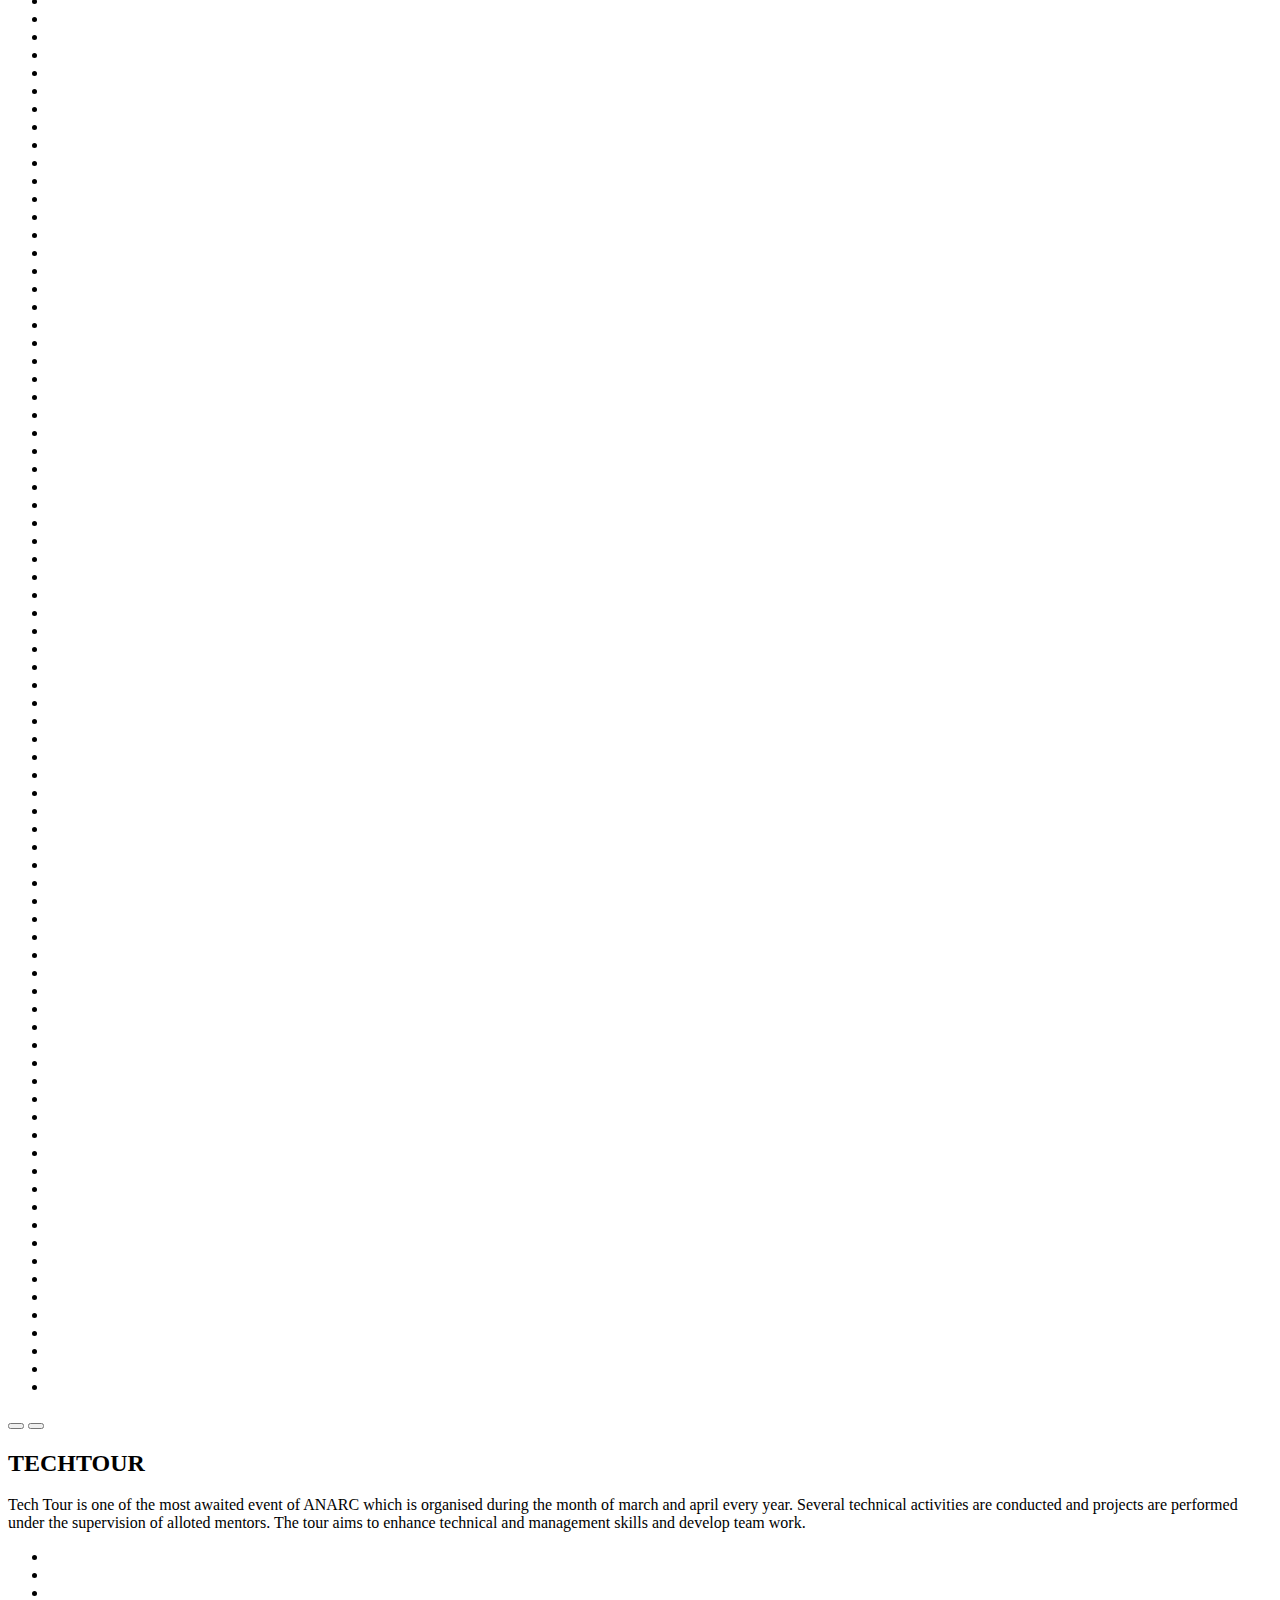
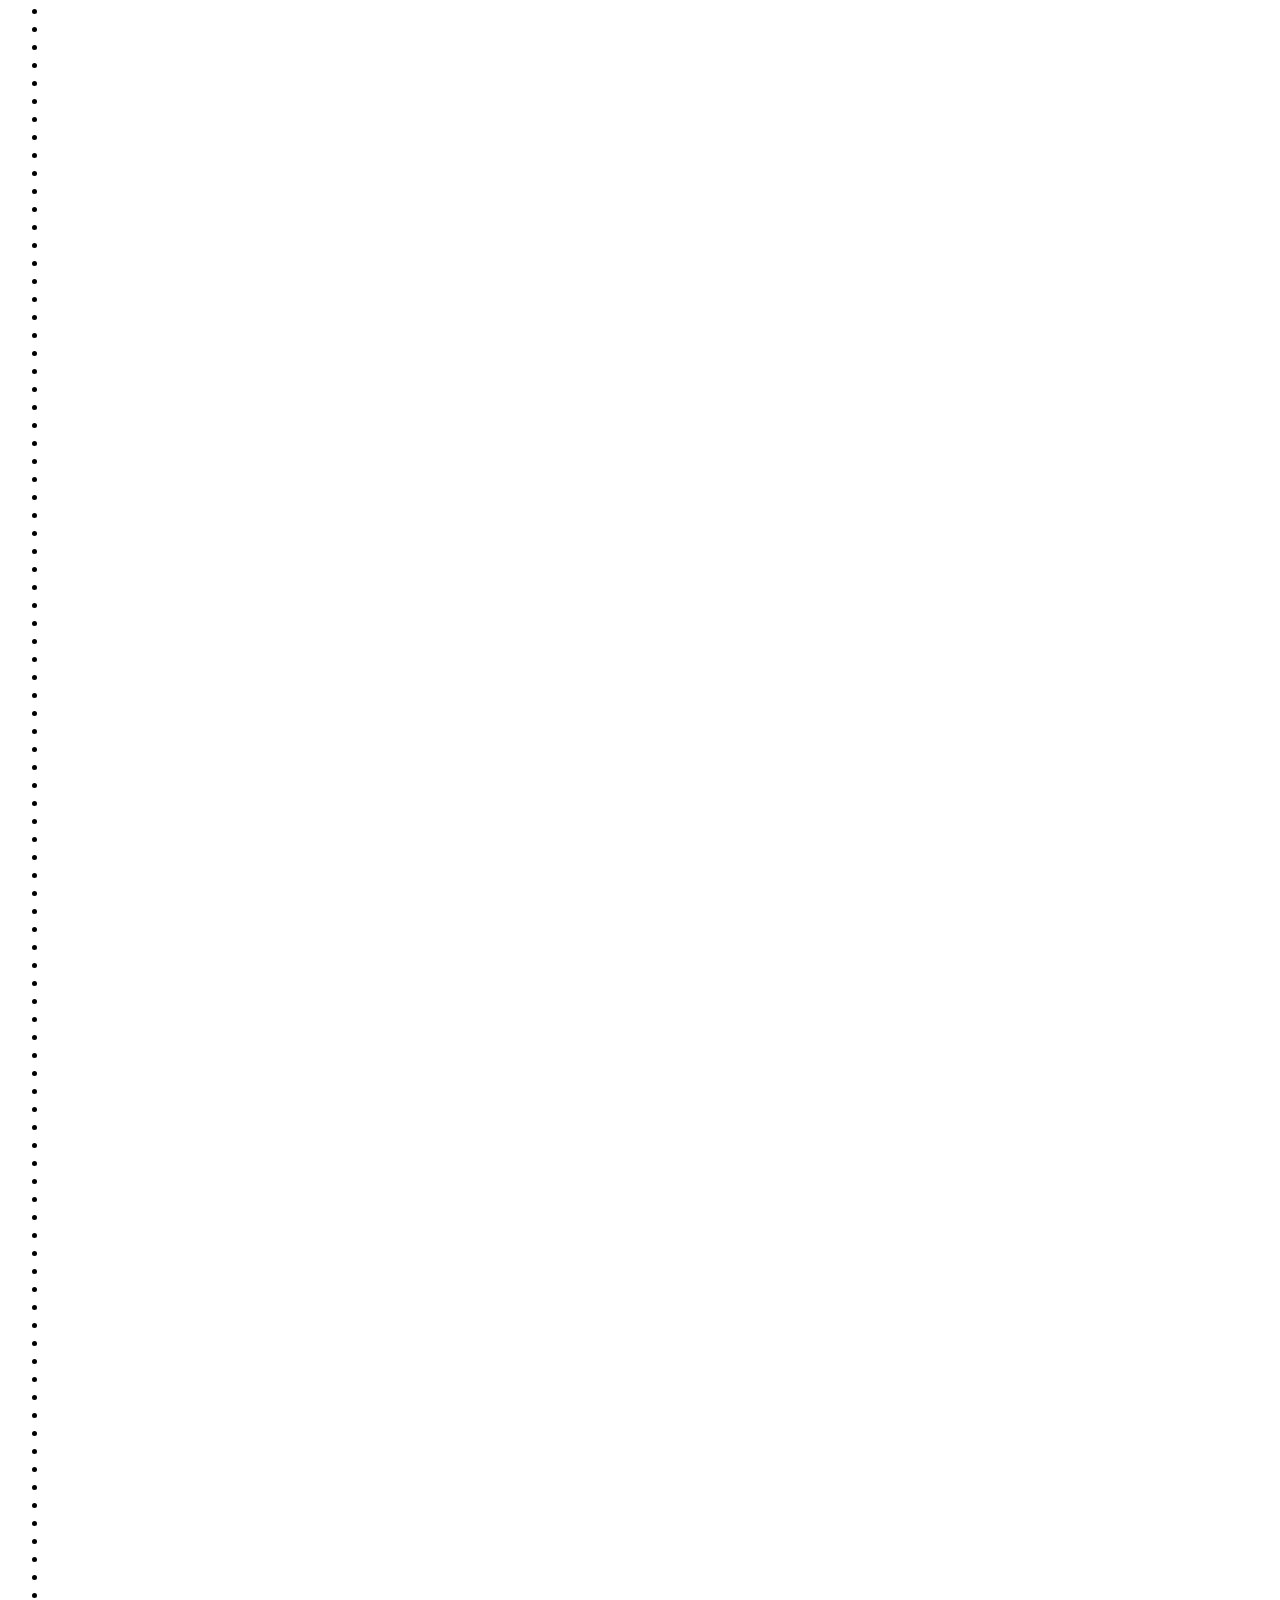
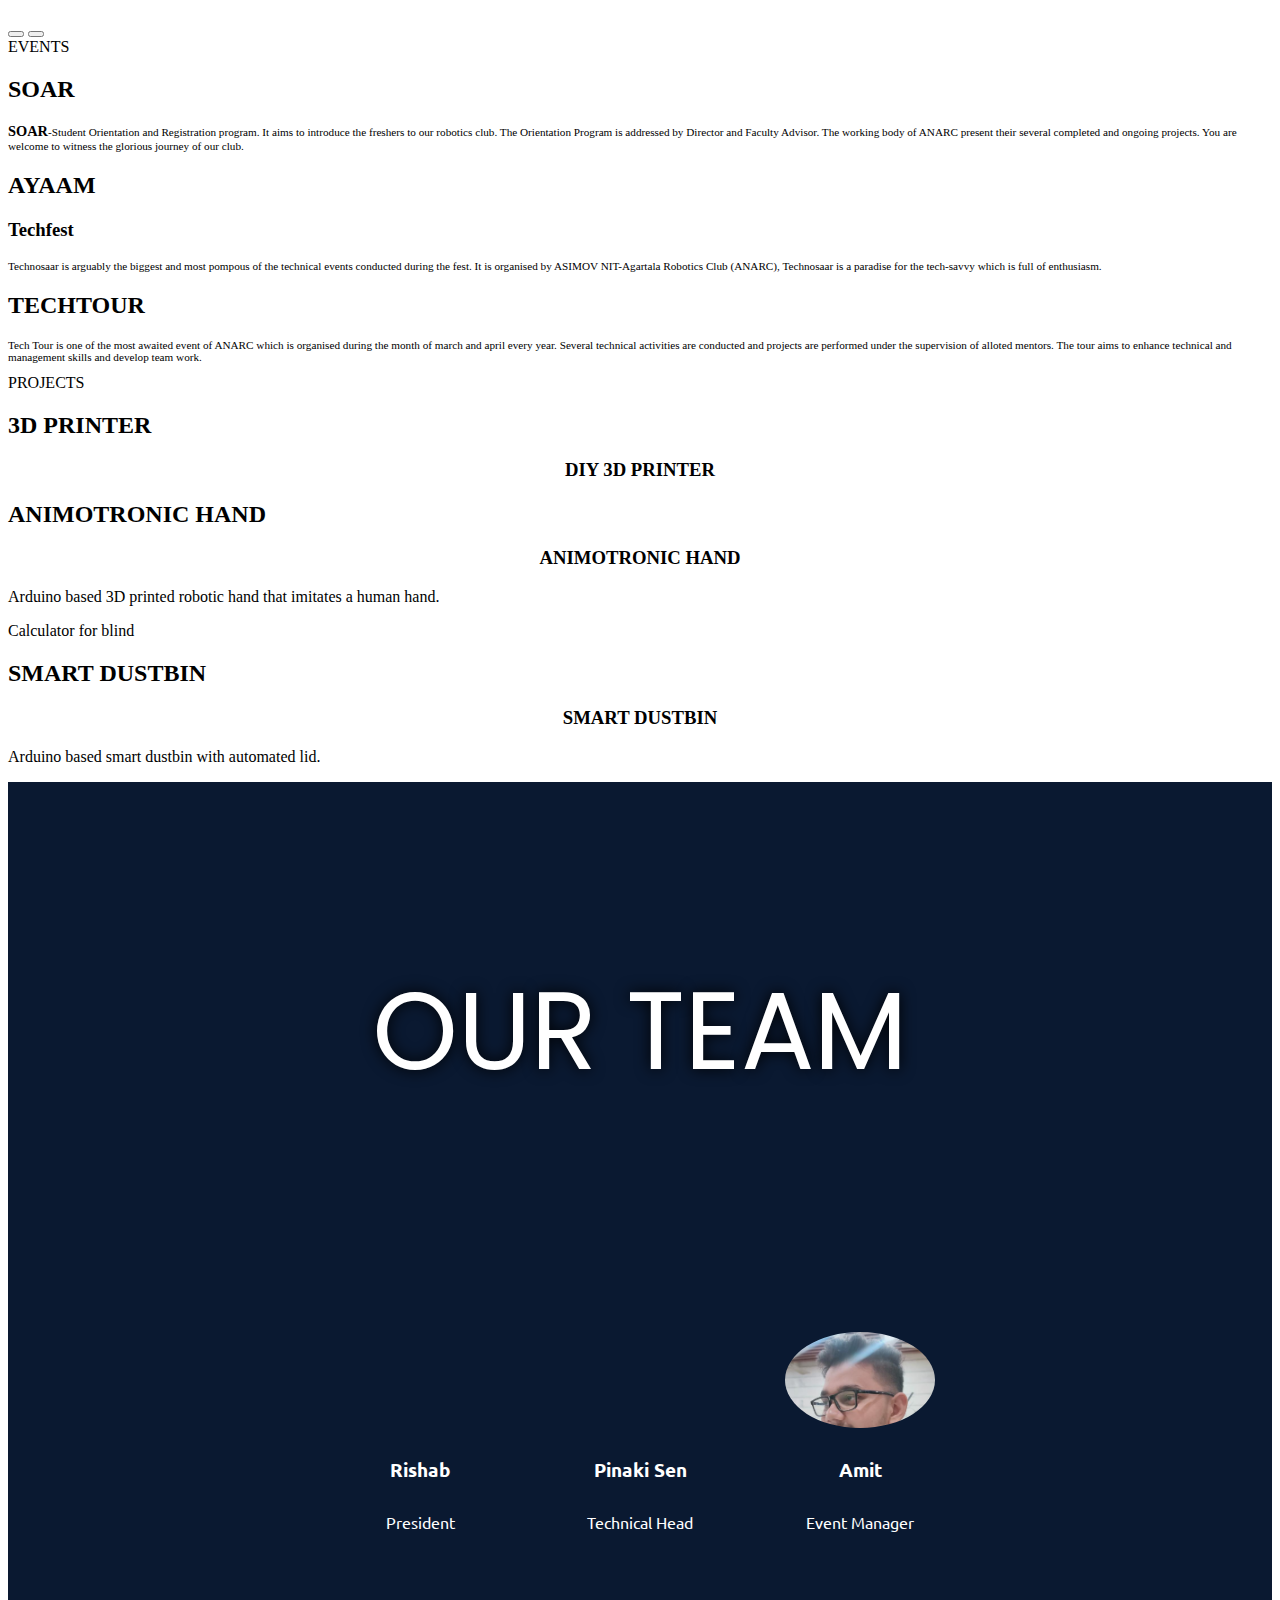
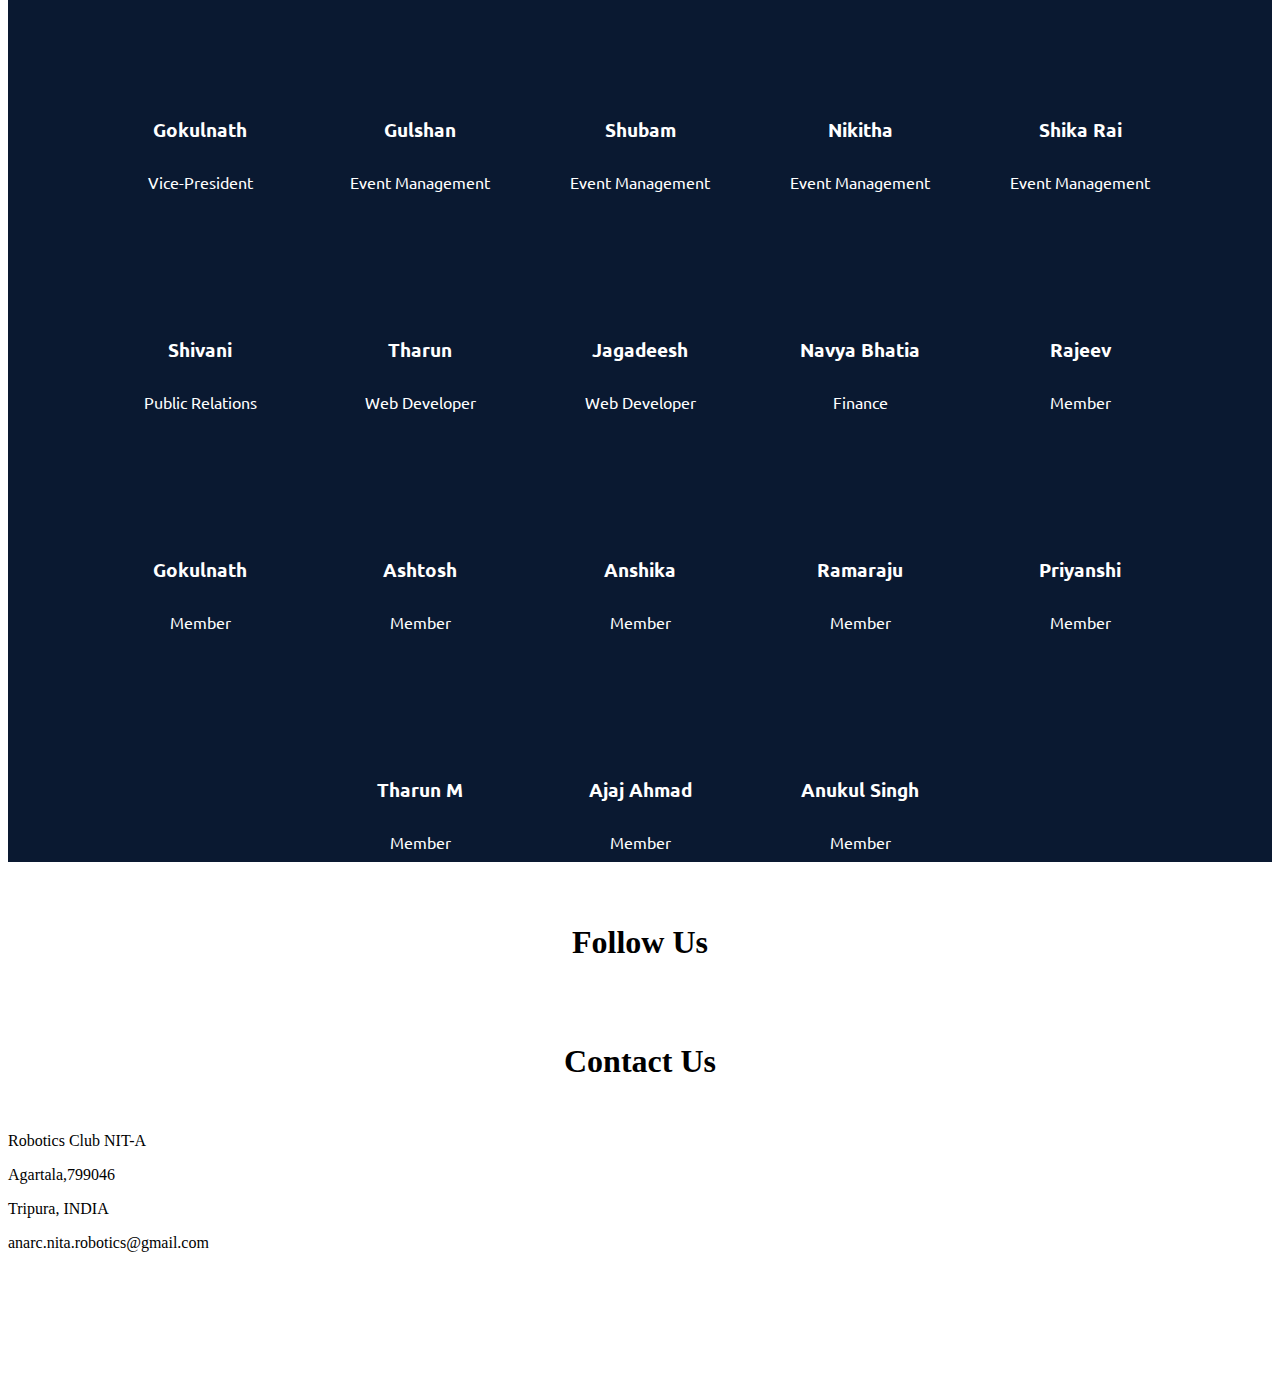
==== commit 8a4f2655: "adding some code" ====
--- a/index.html
+++ b/index.html
@@ -1,913 +1,913 @@
-
-<!DOCTYPE html>
-<html lang="en">
-<head>
-
-    <meta charset="UTF-8">
-    <meta name="viewport" content="width=device-width, initial-scale=1.0">
-    <title>Anarc</title>
-    <!-- ICON -->
-    <link rel="shortcut icon" href="../images/image-removebg-preview.png" type="image/x-icon">
-    <!-- General CSS -->
-    <link rel="stylesheet" href="../css/style.css">
-    <!-- NAV CSS -->
-    <link rel="stylesheet" href="../css/nav.css">
-    <!-- Event CSS -->
-    <link rel="stylesheet" href="../css/events.css">
-    <link rel="stylesheet" href="../css/mobile-event.css">
-
-    <!-- Project CSS -->
-    <link rel="stylesheet" href="../css/projects.css">
-
-    <!-- Team Section CSS -->
-    <link rel="stylesheet" href="../css/team.css">
-
-    <!-- Contact Us CSS -->
-    <link rel="stylesheet" href="../css/contact-us.css">
-
-      <!-- Preloader -->
-    <link rel="stylesheet" href="../css/preloader.css">
-
-    <!-- FONT -->
-    <link rel="preconnect" href="https://fonts.gstatic.com">
-    <link href="https://fonts.googleapis.com/css2?family=Poppins&display=swap" rel="stylesheet">
-
-    <link rel="preconnect" href="https://fonts.gstatic.com">
-    <link href="https://fonts.googleapis.com/css2?family=Montserrat:wght@800&display=swap" rel="stylesheet">
-
-    <link rel="preconnect" href="https://fonts.gstatic.com">
-    <link href="https://fonts.googleapis.com/css2?family=Ubuntu:wght@300&display=swap" rel="stylesheet">
-
-    <!-- FONTAWSOME -->
-    <link rel="stylesheet" href="https://use.fontawesome.com/releases/v5.14.0/css/all.css" integrity="sha384-HzLeBuhoNPvSl5KYnjx0BT+WB0QEEqLprO+NBkkk5gbc67FTaL7XIGa2w1L0Xbgc" crossorigin="anonymous">
-    <!-- Jquery CDN -->
-      <script src="https://ajax.googleapis.com/ajax/libs/jquery/3.5.1/jquery.min.js"></script>
-</head>
-
-
-<body>
-    <!-- preloader content -->
-    <div class="preloader">
-		  <img src="../images/image-removebg-preview.png" alt="anarc-logo">
-    </div>
-    <!-- INTRODUCTION -->
-  
-  <section id="intro">
-
-    
-  <!-- Desktop Navigation -->
-  <nav>
-    <ul style="list-style: none;">
-       <li><a class="active" href="#">HOME</a></li>
-       <li>
-          <a href="#events">EVENTS
-            <i class="fas fa-angle-down"></i>
-          </a>
-          <ul style="list-style: none;">
-             <li><a href="./soar.html" target="_blank">SOAR</a></li>
-             <li><a href="./aayam.html" target="_blank">AAYAM</a></li>
-             <li><a href="./technosaar.html" target="_blank">TECHTOUR</a></li>
-          </ul>
-       </li>
-       <li>
-          <a href="#projects">PROJECTS
-          </a>
-       </li>
-       <li><a href="#team">TEAM</a></li>
-       <li><a href="../public/gallery.html" target="_blank">GALLERY</a></li>
-       <li><a href="#"><i style="font-size: 1.5rem;" class="fas fa-bell"></i></a></li>
-    </ul>
- </nav>
-
- 
-  <!-- Mobile Navigation -->
-
-  <div id="navbar">
-    <a href="#"><i  style="font-size: 1.5rem;position: fixed;color: white;padding: 7px;opacity: 1;" class="fas fa-bell"></i></a>
-    
-    <div class="menu-btn">
-      <div class="ham"></div>
-    </div>
-    <div class="nav-b">
-      <ul>
-        <li><a class="active" href="#">HOME</a></li>
-        <li>
-           <a href="#events">EVENTS
-           <i class="fas fa-angle-down"></i>
-           </a>
-           <ul class="navdrop">
-              <li><a href="./soar.html" target="_blank">SOAR</a></li>
-              <li><a href="./aayam.html" target="_blank">AAYAM</a></li>
-              <li><a href="./technosaar.html" target="_blank">TECHTOUR</a></li>
-           </ul>
-        </li>
-        <li>
-           <a href="#projects">PROJECTS
-           </a>
-        </li>
-        <li><a href="#team">TEAM</a></li>
-        <li><a href="../public/gallery.html">GALLERY</a></li>
-     </ul>
-    </div>
-  </div>
-
-  <!-- logo -->
-  <div class="logo">
-    <img src="../images/image-removebg-preview.png" alt="">
-  </div>
-  <!-- Title -->
-    <div class="title">
-      <h3 class="asimov">ASIMOV NIT AGARTALA ROBOTICS CLUB</h3>
-      <h1 class="club-name">ANARC</h1>
-    </div>
-      
-        <div class="aim">
-          <p>
-            The club aims to promote
-           technical awareness with practical approach. Club offers indispensable 
-           guidance, workshops and tutorials alongwith tools, equipments and 
-           workspace.
-         </p>
-        </div>    
-  </section>   
-  
-
-  <!-- EVENTS -->
-  <section id="events">
-    <div class="nita-events">
-      <div class="banner"></div>
-      <div class="event-heading">EVENTS</div>
-    </div>
-    <div class="event-container">
-      <div class="event-border">
-        <div class="desktop-card">
-          <h2>SOAR</h2>
-          <p class='vertical'>Orientation Program</p>
-          <p class='detail'>
-            SOAR-Student Orientation and Registration program.
-            It aims to introduce the freshers to our robotics club.
-            The Orientation Program is addressed by Director and Faculty Advisor.
-            The working body of ANARC present their several completed and ongoing projects. 
-            You are welcome to witness the glorious journey of our club.
-          </p>
-          <div class="pic" style="background-image: url('../images/soar.JPG');"></div>
-          <div class="hide-overflow">
-            <ul class='card-dots'>
-            <li></li>
-            <li></li>
-            <li></li>
-            <li></li>
-            <li></li>
-            <li></li>
-            <li></li>
-            <li></li>
-            <li></li>
-            <li></li>
-            <li></li>
-            <li></li>
-            <li></li>
-            <li></li>
-            <li></li>
-            <li></li>
-            <li></li>
-            <li></li>
-            <li></li>
-            <li></li>
-            <li></li>
-            <li></li>
-            <li></li>
-            <li></li>
-            <li></li>
-            <li></li>
-            <li></li>
-            <li></li>
-            <li></li>
-            <li></li>
-            <li></li>
-            <li></li>
-            <li></li>
-            <li></li>
-            <li></li>
-            <li></li>
-            <li></li>
-            <li></li>
-            <li></li>
-            <li></li>
-            <li></li>
-            <li></li>
-            <li></li>
-            <li></li>
-            <li></li>
-            <li></li>
-            <li></li>
-            <li></li>
-            <li></li>
-            <li></li>
-            <li></li>
-            <li></li>
-            <li></li>
-            <li></li>
-            <li></li>
-            <li></li>
-            <li></li>
-            <li></li>
-            <li></li>
-            <li></li>
-            <li></li>
-            <li></li>
-            <li></li>
-            <li></li>
-            <li></li>
-            <li></li>
-            <li></li>
-            <li></li>
-            <li></li>
-            <li></li>
-            <li></li>
-            <li></li>
-            <li></li>
-            <li></li>
-            <li></li>
-            <li></li>
-            <li></li>
-            <li></li>
-            <li></li>
-            <li></li>
-            <li></li>
-            <li></li>
-            <li></li>
-            <li></li>
-            <li></li>
-            <li></li>
-            <li></li>
-            <li></li>
-            <li></li>
-            <li></li>
-            <li></li>
-            <li></li>
-          </ul>
-            <button>
-            </button>
-            <button class='overlay'></button>
-        </div> 
-        </div>
-      <div class="desktop-card">
-        <h2>AYAAM</h2>
-        <p class='vertical'>TECHFEST</p>
-        <p class='detail'>
-          Technosaar is arguably the biggest and most pompous of the technical events conducted during the fest.
-          It is organised by ASIMOV NIT-Agartala Robotics Club (ANARC), Technosaar is a paradise 
-          for the tech-savvy which is full of enthusiasm.
-        </p>
-        <div class="pic" style="background-image: url('../images/aayam-3.jpg');"></div>
-        <div class="hide-overflow">
-          <ul class='card-dots'>
-          <li></li>
-          <li></li>
-          <li></li>
-          <li></li>
-          <li></li>
-          <li></li>
-          <li></li>
-          <li></li>
-          <li></li>
-          <li></li>
-          <li></li>
-          <li></li>
-          <li></li>
-          <li></li>
-          <li></li>
-          <li></li>
-          <li></li>
-          <li></li>
-          <li></li>
-          <li></li>
-          <li></li>
-          <li></li>
-          <li></li>
-          <li></li>
-          <li></li>
-          <li></li>
-          <li></li>
-          <li></li>
-          <li></li>
-          <li></li>
-          <li></li>
-          <li></li>
-          <li></li>
-          <li></li>
-          <li></li>
-          <li></li>
-          <li></li>
-          <li></li>
-          <li></li>
-          <li></li>
-          <li></li>
-          <li></li>
-          <li></li>
-          <li></li>
-          <li></li>
-          <li></li>
-          <li></li>
-          <li></li>
-          <li></li>
-          <li></li>
-          <li></li>
-          <li></li>
-          <li></li>
-          <li></li>
-          <li></li>
-          <li></li>
-          <li></li>
-          <li></li>
-          <li></li>
-          <li></li>
-          <li></li>
-          <li></li>
-          <li></li>
-          <li></li>
-          <li></li>
-          <li></li>
-          <li></li>
-          <li></li>
-          <li></li>
-          <li></li>
-          <li></li>
-          <li></li>
-          <li></li>
-          <li></li>
-          <li></li>
-          <li></li>
-          <li></li>
-          <li></li>
-          <li></li>
-          <li></li>
-          <li></li>
-          <li></li>
-          <li></li>
-          <li></li>
-          <li></li>
-          <li></li>
-          <li></li>
-          <li></li>
-          <li></li>
-          <li></li>
-          <li></li>
-          <li></li>
-          </ul>
-          <button>
-          </button>
-          <button class='overlay'></button>
-      </div> 
-      </div>
-      <div class="desktop-card">
-        <h2>TECHTOUR</i></h2>
-        <p class='vertical'></p>
-        <p class='detail'>
-          Tech Tour is one of the most awaited event of ANARC which is organised during the month of march and april every year.
-          Several technical activities are conducted and projects are performed under the supervision of alloted mentors.
-          The tour aims to enhance technical and management skills and develop team work.
-        </p>
-        <div class="pic" style="background-image: url('../images/techtour.jpeg');"></div>
-        <div class="hide-overflow">
-          <ul class='card-dots'>
-          <li></li>
-          <li></li>
-          <li></li>
-          <li></li>
-          <li></li>
-          <li></li>
-          <li></li>
-          <li></li>
-          <li></li>
-          <li></li>
-          <li></li>
-          <li></li>
-          <li></li>
-          <li></li>
-          <li></li>
-          <li></li>
-          <li></li>
-          <li></li>
-          <li></li>
-          <li></li>
-          <li></li>
-          <li></li>
-          <li></li>
-          <li></li>
-          <li></li>
-          <li></li>
-          <li></li>
-          <li></li>
-          <li></li>
-          <li></li>
-          <li></li>
-          <li></li>
-          <li></li>
-          <li></li>
-          <li></li>
-          <li></li>
-          <li></li>
-          <li></li>
-          <li></li>
-          <li></li>
-          <li></li>
-          <li></li>
-          <li></li>
-          <li></li>
-          <li></li>
-          <li></li>
-          <li></li>
-          <li></li>
-          <li></li>
-          <li></li>
-          <li></li>
-          <li></li>
-          <li></li>
-          <li></li>
-          <li></li>
-          <li></li>
-          <li></li>
-          <li></li>
-          <li></li>
-          <li></li>
-          <li></li>
-          <li></li>
-          <li></li>
-          <li></li>
-          <li></li>
-          <li></li>
-          <li></li>
-          <li></li>
-          <li></li>
-          <li></li>
-          <li></li>
-          <li></li>
-          <li></li>
-          <li></li>
-          <li></li>
-          <li></li>
-          <li></li>
-          <li></li>
-          <li></li>
-          <li></li>
-          <li></li>
-          <li></li>
-          <li></li>
-          <li></li>
-          <li></li>
-          <li></li>
-          <li></li>
-          <li></li>
-          <li></li>
-          <li></li>
-          <li></li>
-          <li></li>
-          </ul>
-          <button>
-          </button>
-          <button class='overlay'></button>
-      </div> 
-      </div>
-    </div>
-  </section>
-
-  <!-- Mobile Event -->
-
-	<div id="event-cards">
-    <div class="nita-events">
-      <div class="banner"></div>
-      <div class="event-heading">EVENTS</div>
-    </div>
-		<div class="card">
-			<div class="card-inner">
-				<div class="card-face card1 card-front">
-					<h2>SOAR</h2>
-				</div>
-				<div class="card-face card-back">
-					<div class="card-content">
-						<div class="card-body">
-							<h3></h3>
-							<p style="font-size: 0.7rem;"><strong style="font-size: 0.9rem;">SOAR</strong>-Student Orientation and Registration program.
-                It aims to introduce the freshers to our robotics club.
-                The Orientation Program is addressed by Director and Faculty Advisor.
-                The working body of ANARC present their several completed and ongoing projects. 
-                You are welcome to witness the glorious journey of our club.
-               </p>
-						</div>
-					</div>
-				</div>
-			</div>
-		</div>
-		<div class="card">
-			<div class="card-inner">
-				<div class="card-face card2 card-front">
-					<h2>AYAAM</h2>
-				</div>
-				<div class="card-face card-back">
-					<div class="card-content">
-						<div class="card-body">
-							<h3>Techfest</h3>
-							<p style="font-size: 0.7rem;">Technosaar is arguably the biggest and most pompous of the technical events conducted during the fest.
-                It is organised by ASIMOV NIT-Agartala Robotics Club (ANARC), Technosaar is a paradise 
-                for the tech-savvy which is full of enthusiasm.</p>
-						</div>
-					</div>
-				</div>
-			</div>
-		</div>
-		<div class="card">
-			<div class="card-inner">
-				<div class="card-face card3 card-front">
-					<h2>TECHTOUR</h2>
-				</div>
-				<div class="card-face card-back">
-					<div class="card-content">
-						<div class="card-body">
-							<h3></h3>
-							<p style="font-size: 0.7rem;"> Tech Tour is one of the most awaited event of ANARC which is organised during the month of march and april every year.
-                Several technical activities are conducted and projects are performed under the supervision of alloted mentors.
-                The tour aims to enhance technical and management skills and develop team work.</p>
-						</div>
-					</div>
-				</div>
-			</div>
-		</div>
-  </div>
-  
-  <!-- Projects -->
-
-  <section id="projects">
-    <div id="project-cards">
-      <div class="anarc-projects">
-        <div class="projects-bg"></div>
-        <div class="project-heading">PROJECTS</div>
-      </div>
-      <div class="card">
-        <div class="card-inner">
-          <div class="card-face card1 card-front">
-            <h2>3D PRINTER</h2>
-          </div>
-          <div class="card-face card-back">
-            <div class="card-content">
-              <div class="card-body">
-                <h3 style="text-align: center;">DIY 3D PRINTER</h3>
-                <p style="font-size: 1rem;">
-                 </p>
-              </div>
-            </div>
-          </div>
-        </div>
-      </div>
-      <div class="card">
-        <div class="card-inner">
-          <div class="card-face card2 card-front">
-            <h2>ANIMOTRONIC HAND</h2>
-          </div>
-          <div class="card-face card-back">
-            <div class="card-content">
-              <div class="card-body">
-                <h3 style="text-align: center;">ANIMOTRONIC HAND</h3>
-                <p style="font-size: 1rem;">Arduino based 3D printed robotic hand that imitates a human hand.
-                 </p>
-                 <p style="font-size: 1rem;">Calculator for blind</p>
-              </div>
-            </div>
-          </div>
-        </div>
-      </div>
-      <div class="card">
-        <div class="card-inner">
-          <div class="card-face card3 card-front">
-            <h2>SMART DUSTBIN</h2>
-          </div>
-          <div class="card-face card-back">
-            <div class="card-content">
-              <div class="card-body">
-                <h3 style="text-align: center;">SMART DUSTBIN</h3>
-                <p style="font-size: 1rem;">Arduino based smart dustbin with automated lid.
-                 </p>
-              </div>
-            </div>
-          </div>
-        </div>
-      </div>
-      
-    </div>
-  </section>
-
-  <!-- Team Section -->
-<section id="team">
-  
-  <div class="nita-team">
-    <div class="team-banner"></div>
-    <div class="our-team">OUR TEAM</div>
-  </div>
-  
-    <div class="team-lead">
-      <div class="team-leader">
-          <div class="img img1">
-              <div class="me">
-                  <a href="mailto:navaneetbahsir@gmail.com" target="__blank"><i class="far fa-envelope"></i></a>
-                  <a href="https://www.instagram.com/rishabnavaneet/" target="__blank"><i class="fab fa-instagram"></i></a>
-                  <a href="https://www.linkedin.com/in/rishab-navaneet-327147120" target="__blank"><i class="fab fa-linkedin-in"></i></a>
-              </div>
-          </div>
-          <div class="info">
-              <h3>Rishab</h3>
-          </div> 
-          <div class="post">President</div>
-      </div>
-      <div class="team-leader">
-          <div class="img img2">
-              <div class="me">
-                  <a href="mailto:pinakisen.eenita@gmail.com" target="__blank"><i class="far fa-envelope"></i></a>
-                  <a href="https://instagram.com/pinaki_sen_" target="__blank"><i class="fab fa-instagram"></i></a>
-                  <a href="https://linkedin.com/in/senpinaki222/" target="__blank"><i class="fab fa-linkedin-in"></i></a>
-                  <a href="https://github.com/senpinaki222" target="__blank"><i class="fab fa-github"></i></a>
-              </div>
-          </div>
-          <div class="info">
-              <h3>Pinaki Sen</h3>
-          </div> 
-          <div class="post">Technical Head</div>
-      </div>
-      <div class="team-leader">
-          <div class="img img3">
-              <div class="me">
-                  <a href="mailto:pinakisen.eenita@gmail.com" target="__blank"><i class="far fa-envelope"></i></a>
-                  <a href="https://instagram.com/pinaki_sen_" target="__blank"><i class="fab fa-instagram"></i></a>
-                  <a href="https://linkedin.com/in/senpinaki222/" target="__blank"><i class="fab fa-linkedin-in"></i></a>
-                  <a href="https://github.com/senpinaki222" target="__blank"><i class="fab fa-github"></i></a>
-              </div>
-          </div>
-          <div class="info">
-              <h3>Amit</h3>
-          </div> 
-          <div class="post">Event Manager</div>
-      </div>      
-</div>
-
-<!-- Team Members -->
-
-<div class="team-member">
-  <div class="team-leader">
-      <div class="img img4">
-          <div class="me">
-            <a href="mailto:srgwilet@gmail.com" target="__blank"><i class="far fa-envelope"></i></a>
-            <a href="https://www.instagram.com/gokulnathsr" target="__blank"><i class="fab fa-instagram"></i></a>
-          </div>
-      </div>
-      <div class="info">
-          <h3>Gokulnath</h3>
-      </div> 
-      <div class="post">Vice-President</div>
-  </div>
-  <div class="team-leader">
-      <div class="img img5">
-          <div class="me">
-            <a href="mailto:mishra.gulshan00@gmail.com" target="__blank"><i class="far fa-envelope"></i></a>
-            <a href="https://www.linkedin.com/in/gulshan-mishra-3b8070189" target="__blank"><i class="fab fa-linkedin-in"></i></a>
-            <a href="http://github.com/Gulshan00" target="__blank"><i class="fab fa-github"></i></a>
-          </div>
-      </div>
-      <div class="info">
-          <h3>Gulshan</h3>
-      </div> 
-      <div class="post">Event Management</div>
-  </div>
-  <div class="team-leader">
-      <div class="img img6">
-          <div class="me">
-            <a href="mailto:sparking.shubham.50@gmail.com" target="__blank"><i class="far fa-envelope"></i></a>
-            <a href="https://instagram.com/shubham_kumar1019" target="__blank"><i class="fab fa-instagram"></i></a>
-            <a href="https://www.linkedin.com/in/shubham-kumar-4020831b6" target="__blank"><i class="fab fa-linkedin-in"></i></a>
-          </div>
-      </div>
-      <div class="info">
-          <h3>Shubam</h3>
-      </div> 
-      <div class="post">Event Management</div>
-  </div>
-  <div class="team-leader">
-      <div class="img img7">
-          <div class="me">
-            <a href="mailto:nikita.kumari9472@gmail.com" target="__blank"><i class="far fa-envelope"></i></a>
-            <a href="https://instagram.com/niki_yadav01" target="__blank"><i class="fab fa-instagram"></i></a>
-            <a href="https://www.linkedin.com/in/nikita-kumari-2424711a9" target="__blank"><i class="fab fa-linkedin-in"></i></a>
-          </div>
-      </div>
-      <div class="info">
-          <h3>Nikitha</h3>
-      </div> 
-      <div class="post">Event Management</div>
-  </div><div class="team-leader">
-      <div class="img img8">
-          <div class="me">
-            <a href="mailto:chandigarhshikha@gmail.com" target="__blank"><i class="far fa-envelope"></i></a>
-            <a href="https://instagram.com/iam_shikha_rai" target="__blank"><i class="fab fa-instagram"></i></a>
-            <a href="https://www.linkedin.com/in/shikha-rai-64a3a41a1" target="__blank"><i class="fab fa-linkedin-in"></i></a>
-          </div>
-      </div>
-      <div class="info">
-          <h3>Shika Rai</h3>
-      </div> 
-      <div class="post">Event Management</div>
-  </div>
-  <div class="team-leader">
-      <div class="img img9">
-          <div class="me">
-              <a href="mailto:golhanishivani@gmail.com" target="__blank"><i class="far fa-envelope"></i></a>
-              <a href="https://instagram.com/golhanishivani?igshid=7edc5t4vz64f" target="__blank"><i class="fab fa-instagram"></i></a>
-              <a href="https://www.linkedin.com/in/shivani-golhani-8ab2261aa" target="__blank"><i class="fab fa-linkedin-in"></i></a>
-          </div>
-      </div>
-      <div class="info">
-          <h3>Shivani</h3>
-      </div> 
-      <div class="post">Public Relations</div>
-  </div>
-  <div class="team-leader">
-      <div class="img img10">
-          <div class="me">
-            <a href="mailto:rallapallitharun14@gmail.com" target="__blank"><i class="far fa-envelope"></i></a>
-            <a href="https://www.instagram.com/tharunchowdary112/?hl=en" target="__blank"><i class="fab fa-instagram"></i></a>
-            <a href="https://www.linkedin.com/in/tharun-chowdary-26bb621a5/" target="__blank"><i class="fab fa-linkedin-in"></i></a>
-            <a href="https://github.com/Tharun0102" target="__blank"><i class="fab fa-github"></i></a>
-          </div>
-      </div>
-      <div class="info">
-          <h3>Tharun</h3>
-      </div> 
-      <div class="post">Web Developer</div>
-  </div>
-  <div class="team-leader">
-      <div class="img img11">
-          <div class="me">
-            <a href="mailto:jagadeeshkondra1@gmail.com" target="__blank"><i class="far fa-envelope"></i></a>
-            <a href="https://www.instagram.com/0_jagadeesh_0" target="__blank"><i class="fab fa-instagram"></i></a>
-            <a href="https://www.linkedin.com/in/jagadeesh-kondra-785384195/" target="__blank"><i class="fab fa-linkedin-in"></i></a>
-            <a href="https://github.com/0-jagadeesh-0" target="__blank"><i class="fab fa-github"></i></a>
-          </div>
-      </div>
-      <div class="info">
-          <h3>Jagadeesh</h3>
-      </div> 
-      <div class="post">Web Developer</div>
-  </div>
-  <div class="team-leader">
-      <div class="img img12">
-          <div class="me">
-              <a href="mailto:pinakisen.eenita@gmail.com" target="__blank"><i class="far fa-envelope"></i></a>
-              <a href="https://instagram.com/pinaki_sen_" target="__blank"><i class="fab fa-instagram"></i></a>
-              <a href="https://linkedin.com/in/senpinaki222/" target="__blank"><i class="fab fa-linkedin-in"></i></a>
-          </div>
-      </div>
-      <div class="info">
-          <h3>Navya Bhatia</h3>
-      </div> 
-      <div class="post">Finance</div>
-  </div>
-  <div class="team-leader">
-      <div class="img img13">
-          <div class="me">
-            <a href="mailto:rajeevtoleti2002@gmail.com" target="__blank"><i class="far fa-envelope"></i></a>
-            <a href="https://www.instagram.com/rajeev_tholeti" target="__blank"><i class="fab fa-instagram"></i></a>
-          </div>
-      </div>
-      <div class="info">
-          <h3>Rajeev</h3>
-      </div> 
-      <div class="post">Member</div>
-  </div>
-  <div class="team-leader">
-      <div class="img img14">
-          <div class="me">
-            <a href="mailto:srgwilet@gmail.com" target="__blank"><i class="far fa-envelope"></i></a>
-            <a href="https://www.instagram.com/gokulnathsr" target="__blank"><i class="fab fa-instagram"></i></a>
-          </div>
-      </div>
-      <div class="info">
-          <h3>Gokulnath</h3>
-      </div> 
-      <div class="post">Member</div>
-  </div>
-  <div class="team-leader">
-      <div class="img img15">
-          <div class="me">
-            <a href="mailto:ashutoshmalviya1000@gmail.com" target="__blank"><i class="far fa-envelope"></i></a>
-            <a href="https://linkedin.com/in/ashutoshmalviya1000" target="__blank"><i class="fab fa-linkedin-in"></i></a>
-            <a href="https://github.com/aashu" target="__blank"><i class="fab fa-github"></i></a>
-          </div>
-      </div>
-      <div class="info">
-          <h3>Ashtosh</h3>
-      </div> 
-      <div class="post">Member</div>
-  </div>
-  <div class="team-leader">
-      <div class="img img16">
-          <div class="me">
-            <a href="mailto:dspanshika1197@gmail.com" target="__blank"><i class="far fa-envelope"></i></a>
-            <a href="https://www.instagram.com/raz_anshika9t7" target="__blank"><i class="fab fa-instagram"></i></a>
-          </div>
-      </div>
-      <div class="info">
-          <h3>Anshika</h3>
-      </div> 
-      <div class="post">Member</div>
-  </div>
-  <div class="team-leader">
-      <div class="img img17">
-          <div class="me">
-            <a href="mailto:ramaraju9344@gmail.com" target="__blank"><i class="far fa-envelope"></i></a>
-            <a href="https://www.instagram.com/d_a_n_rama_raju_1008" target="__blank"><i class="fab fa-instagram"></i></a>
-          </div>
-      </div>
-      <div class="info">
-          <h3>Ramaraju</h3>
-      </div> 
-      <div class="post">Member</div>
-  </div>
-  <div class="team-leader">
-      <div class="img img18">
-          <div class="me">
-              <a href="mailto:priyanshi0223@gmail.com" target="__blank"><i class="far fa-envelope"></i></a>
-              <a href="https://www.instagram.com/sock._.bunny/" target="__blank"><i class="fab fa-instagram"></i></a>
-              <a href="https://www.linkedin.com/in/priyanshi-sethiya-7022911b5/" target="__blank"><i class="fab fa-linkedin-in"></i></a>
-              <a href="https://github.com/sock-bunny" target="__blank"><i class="fab fa-github"></i></a>
-          </div>
-      </div>
-      <div class="info">
-          <h3>Priyanshi</h3>
-      </div> 
-      <div class="post">Member</div>
-  </div>
-  <div class="team-leader">
-      <div class="img img19">
-          <div class="me">
-              <a href="mailto:maddelatharun2@gmail.com" target="__blank"><i class="far fa-envelope"></i></a>
-          </div>
-      </div>
-      <div class="info">
-          <h3>Tharun M</h3>
-      </div> 
-      <div class="post">Member</div>
-  </div>
-  <div class="team-leader">
-      <div class="img img20">
-          <div class="me">
-              <a href="mailto:ajaj121ahmad@gmail.com" target="__blank"><i class="far fa-envelope"></i></a>
-              <a href="https://instagram.comajaj_ahmad_ansari" target="__blank"><i class="fab fa-instagram"></i></a>
-              <a href="https://www.linkedin.com/in/ajaj-ahmad-5056b31bb/" target="__blank"><i class="fab fa-linkedin-in"></i></a>
-          </div>
-      </div>
-      <div class="info">
-          <h3>Ajaj Ahmad</h3>
-      </div> 
-      <div class="post">Member</div>
-  </div>
-  <div class="team-leader">
-      <div class="img img21">
-          <div class="me">
-              <a href="mailto:anukulsingh125@gmail.com" target="__blank"><i class="far fa-envelope"></i></a>
-              <a href="https://www.instagram.com/_anukulsingh/" target="__blank"><i class="fab fa-instagram"></i></a>
-              <a href="https://www.linkedin.com/in/anukul-kumar-51360519b" target="__blank"><i class="fab fa-linkedin-in"></i></a>
-              <a href="https://github.com/anukulSingh" target="__blank"><i class="fab fa-github"></i></a>
-          </div>
-      </div>
-      <div class="info">
-          <h3>Anukul Singh</h3>
-      </div> 
-      <div class="post">Member</div>
-  </div>
-</div>
-</section>
-<section id="contact-us">
-<div class="contact">
-  <div class="media">
-    <h3 style="text-align: center;font-size: 2rem;padding: 30px 0;">Follow Us</h3>
-    <a href="#" target="__blank"><i class="fab fa-facebook"></i></a>
-    <a href="https://www.instagram.com/anarc_nita/" target="__blank"><i class="fab fa-instagram"></i></a>
-    <a href="https://www.linkedin.com/company/asimov-nit-agartala-robotics-club" target="__blank"><i class="fab fa-linkedin-in"></i></a>
-  </div>
-  <div class="connect">
-    <h3 style="text-align: center;font-size: 2rem;padding: 20px 0;">Contact Us</h3>
-    <p>Robotics Club NIT-A</p>
-    <p>Agartala,799046</p>
-    <p>Tripura, INDIA</p>
-    <p>anarc.nita.robotics@gmail.com</p>
-  </div>
-</div>
-<h4 style="text-align: center; color: white;padding: 10px 0;">Developed by Team Anarc</h4>
- <h5 style="text-align: center; color: white;padding: 10px 0;">All Copyrights © Reserved.</h5> 
-
-</section>
-
-  <!-- JavaScript -->
-<script src="../js/preloader.js"></script>
-<script src="../js/cardflip.js"></script> 
-<script src="../js/index.js"></script>
-
-</body>
+
+<!DOCTYPE html>
+<html lang="en">
+<head>
+
+    <meta charset="UTF-8">
+    <meta name="viewport" content="width=device-width, initial-scale=1.0">
+    <title>Anarc</title>
+    <!-- ICON -->
+    <link rel="shortcut icon" href="./images/image-removebg-preview.png" type="image/x-icon">
+    <!-- General CSS -->
+    <link rel="stylesheet" href="./css/style.css">
+    <!-- NAV CSS -->
+    <link rel="stylesheet" href="./css/nav.css">
+    <!-- Event CSS -->
+    <link rel="stylesheet" href="./css/events.css">
+    <link rel="stylesheet" href="./css/mobile-event.css">
+
+    <!-- Project CSS -->
+    <link rel="stylesheet" href="./css/projects.css">
+
+    <!-- Team Section CSS -->
+    <link rel="stylesheet" href="./css/team.css">
+
+    <!-- Contact Us CSS -->
+    <link rel="stylesheet" href="./css/contact-us.css">
+
+      <!-- Preloader -->
+    <link rel="stylesheet" href="./css/preloader.css">
+
+    <!-- FONT -->
+    <link rel="preconnect" href="https://fonts.gstatic.com">
+    <link href="https://fonts.googleapis.com/css2?family=Poppins&display=swap" rel="stylesheet">
+
+    <link rel="preconnect" href="https://fonts.gstatic.com">
+    <link href="https://fonts.googleapis.com/css2?family=Montserrat:wght@800&display=swap" rel="stylesheet">
+
+    <link rel="preconnect" href="https://fonts.gstatic.com">
+    <link href="https://fonts.googleapis.com/css2?family=Ubuntu:wght@300&display=swap" rel="stylesheet">
+
+    <!-- FONTAWSOME -->
+    <link rel="stylesheet" href="https://use.fontawesome.com/releases/v5.14.0/css/all.css" integrity="sha384-HzLeBuhoNPvSl5KYnjx0BT+WB0QEEqLprO+NBkkk5gbc67FTaL7XIGa2w1L0Xbgc" crossorigin="anonymous">
+    <!-- Jquery CDN -->
+      <script src="https://ajax.googleapis.com/ajax/libs/jquery/3.5.1/jquery.min.js"></script>
+</head>
+
+
+<body>
+    <!-- preloader content -->
+    <div class="preloader">
+		  <img src="./images/image-removebg-preview.png" alt="anarc-logo">
+    </div>
+    <!-- INTRODUCTION -->
+  
+  <section id="intro">
+
+    
+  <!-- Desktop Navigation -->
+  <nav>
+    <ul style="list-style: none;">
+       <li><a class="active" href="#">HOME</a></li>
+       <li>
+          <a href="#events">EVENTS
+            <i class="fas fa-angle-down"></i>
+          </a>
+          <ul style="list-style: none;">
+             <li><a href="./soar.html" target="_blank">SOAR</a></li>
+             <li><a href="./aayam.html" target="_blank">AAYAM</a></li>
+             <li><a href="./technosaar.html" target="_blank">TECHTOUR</a></li>
+          </ul>
+       </li>
+       <li>
+          <a href="#projects">PROJECTS
+          </a>
+       </li>
+       <li><a href="#team">TEAM</a></li>
+       <li><a href="./gallery.html" target="_blank">GALLERY</a></li>
+       <li><a href="#"><i style="font-size: 1.5rem;" class="fas fa-bell"></i></a></li>
+    </ul>
+ </nav>
+
+ 
+  <!-- Mobile Navigation -->
+
+  <div id="navbar">
+    <a href="#"><i  style="font-size: 1.5rem;position: fixed;color: white;padding: 7px;opacity: 1;" class="fas fa-bell"></i></a>
+    
+    <div class="menu-btn">
+      <div class="ham"></div>
+    </div>
+    <div class="nav-b">
+      <ul>
+        <li><a class="active" href="#">HOME</a></li>
+        <li>
+           <a href="#events">EVENTS
+           <i class="fas fa-angle-down"></i>
+           </a>
+           <ul class="navdrop">
+              <li><a href="./soar.html" target="_blank">SOAR</a></li>
+              <li><a href="./aayam.html" target="_blank">AAYAM</a></li>
+              <li><a href="./technosaar.html" target="_blank">TECHTOUR</a></li>
+           </ul>
+        </li>
+        <li>
+           <a href="#projects">PROJECTS
+           </a>
+        </li>
+        <li><a href="#team">TEAM</a></li>
+        <li><a href="./gallery.html">GALLERY</a></li>
+     </ul>
+    </div>
+  </div>
+
+  <!-- logo -->
+  <div class="logo">
+    <img src="./images/image-removebg-preview.png" alt="">
+  </div>
+  <!-- Title -->
+    <div class="title">
+      <h3 class="asimov">ASIMOV NIT AGARTALA ROBOTICS CLUB</h3>
+      <h1 class="club-name">ANARC</h1>
+    </div>
+      
+        <div class="aim">
+          <p>
+            The club aims to promote
+           technical awareness with practical approach. Club offers indispensable 
+           guidance, workshops and tutorials alongwith tools, equipments and 
+           workspace.
+         </p>
+        </div>    
+  </section>   
+  
+
+  <!-- EVENTS -->
+  <section id="events">
+    <div class="nita-events">
+      <div class="banner"></div>
+      <div class="event-heading">EVENTS</div>
+    </div>
+    <div class="event-container">
+      <div class="event-border">
+        <div class="desktop-card">
+          <h2>SOAR</h2>
+          <p class='vertical'>Orientation Program</p>
+          <p class='detail'>
+            SOAR-Student Orientation and Registration program.
+            It aims to introduce the freshers to our robotics club.
+            The Orientation Program is addressed by Director and Faculty Advisor.
+            The working body of ANARC present their several completed and ongoing projects. 
+            You are welcome to witness the glorious journey of our club.
+          </p>
+          <div class="pic" style="background-image: url('./images/soar.JPG');"></div>
+          <div class="hide-overflow">
+            <ul class='card-dots'>
+            <li></li>
+            <li></li>
+            <li></li>
+            <li></li>
+            <li></li>
+            <li></li>
+            <li></li>
+            <li></li>
+            <li></li>
+            <li></li>
+            <li></li>
+            <li></li>
+            <li></li>
+            <li></li>
+            <li></li>
+            <li></li>
+            <li></li>
+            <li></li>
+            <li></li>
+            <li></li>
+            <li></li>
+            <li></li>
+            <li></li>
+            <li></li>
+            <li></li>
+            <li></li>
+            <li></li>
+            <li></li>
+            <li></li>
+            <li></li>
+            <li></li>
+            <li></li>
+            <li></li>
+            <li></li>
+            <li></li>
+            <li></li>
+            <li></li>
+            <li></li>
+            <li></li>
+            <li></li>
+            <li></li>
+            <li></li>
+            <li></li>
+            <li></li>
+            <li></li>
+            <li></li>
+            <li></li>
+            <li></li>
+            <li></li>
+            <li></li>
+            <li></li>
+            <li></li>
+            <li></li>
+            <li></li>
+            <li></li>
+            <li></li>
+            <li></li>
+            <li></li>
+            <li></li>
+            <li></li>
+            <li></li>
+            <li></li>
+            <li></li>
+            <li></li>
+            <li></li>
+            <li></li>
+            <li></li>
+            <li></li>
+            <li></li>
+            <li></li>
+            <li></li>
+            <li></li>
+            <li></li>
+            <li></li>
+            <li></li>
+            <li></li>
+            <li></li>
+            <li></li>
+            <li></li>
+            <li></li>
+            <li></li>
+            <li></li>
+            <li></li>
+            <li></li>
+            <li></li>
+            <li></li>
+            <li></li>
+            <li></li>
+            <li></li>
+            <li></li>
+            <li></li>
+            <li></li>
+          </ul>
+            <button>
+            </button>
+            <button class='overlay'></button>
+        </div> 
+        </div>
+      <div class="desktop-card">
+        <h2>AYAAM</h2>
+        <p class='vertical'>TECHFEST</p>
+        <p class='detail'>
+          Technosaar is arguably the biggest and most pompous of the technical events conducted during the fest.
+          It is organised by ASIMOV NIT-Agartala Robotics Club (ANARC), Technosaar is a paradise 
+          for the tech-savvy which is full of enthusiasm.
+        </p>
+        <div class="pic" style="background-image: url('./images/aayam-3.jpg');"></div>
+        <div class="hide-overflow">
+          <ul class='card-dots'>
+          <li></li>
+          <li></li>
+          <li></li>
+          <li></li>
+          <li></li>
+          <li></li>
+          <li></li>
+          <li></li>
+          <li></li>
+          <li></li>
+          <li></li>
+          <li></li>
+          <li></li>
+          <li></li>
+          <li></li>
+          <li></li>
+          <li></li>
+          <li></li>
+          <li></li>
+          <li></li>
+          <li></li>
+          <li></li>
+          <li></li>
+          <li></li>
+          <li></li>
+          <li></li>
+          <li></li>
+          <li></li>
+          <li></li>
+          <li></li>
+          <li></li>
+          <li></li>
+          <li></li>
+          <li></li>
+          <li></li>
+          <li></li>
+          <li></li>
+          <li></li>
+          <li></li>
+          <li></li>
+          <li></li>
+          <li></li>
+          <li></li>
+          <li></li>
+          <li></li>
+          <li></li>
+          <li></li>
+          <li></li>
+          <li></li>
+          <li></li>
+          <li></li>
+          <li></li>
+          <li></li>
+          <li></li>
+          <li></li>
+          <li></li>
+          <li></li>
+          <li></li>
+          <li></li>
+          <li></li>
+          <li></li>
+          <li></li>
+          <li></li>
+          <li></li>
+          <li></li>
+          <li></li>
+          <li></li>
+          <li></li>
+          <li></li>
+          <li></li>
+          <li></li>
+          <li></li>
+          <li></li>
+          <li></li>
+          <li></li>
+          <li></li>
+          <li></li>
+          <li></li>
+          <li></li>
+          <li></li>
+          <li></li>
+          <li></li>
+          <li></li>
+          <li></li>
+          <li></li>
+          <li></li>
+          <li></li>
+          <li></li>
+          <li></li>
+          <li></li>
+          <li></li>
+          <li></li>
+          </ul>
+          <button>
+          </button>
+          <button class='overlay'></button>
+      </div> 
+      </div>
+      <div class="desktop-card">
+        <h2>TECHTOUR</i></h2>
+        <p class='vertical'></p>
+        <p class='detail'>
+          Tech Tour is one of the most awaited event of ANARC which is organised during the month of march and april every year.
+          Several technical activities are conducted and projects are performed under the supervision of alloted mentors.
+          The tour aims to enhance technical and management skills and develop team work.
+        </p>
+        <div class="pic" style="background-image: url('./images/techtour.jpeg');"></div>
+        <div class="hide-overflow">
+          <ul class='card-dots'>
+          <li></li>
+          <li></li>
+          <li></li>
+          <li></li>
+          <li></li>
+          <li></li>
+          <li></li>
+          <li></li>
+          <li></li>
+          <li></li>
+          <li></li>
+          <li></li>
+          <li></li>
+          <li></li>
+          <li></li>
+          <li></li>
+          <li></li>
+          <li></li>
+          <li></li>
+          <li></li>
+          <li></li>
+          <li></li>
+          <li></li>
+          <li></li>
+          <li></li>
+          <li></li>
+          <li></li>
+          <li></li>
+          <li></li>
+          <li></li>
+          <li></li>
+          <li></li>
+          <li></li>
+          <li></li>
+          <li></li>
+          <li></li>
+          <li></li>
+          <li></li>
+          <li></li>
+          <li></li>
+          <li></li>
+          <li></li>
+          <li></li>
+          <li></li>
+          <li></li>
+          <li></li>
+          <li></li>
+          <li></li>
+          <li></li>
+          <li></li>
+          <li></li>
+          <li></li>
+          <li></li>
+          <li></li>
+          <li></li>
+          <li></li>
+          <li></li>
+          <li></li>
+          <li></li>
+          <li></li>
+          <li></li>
+          <li></li>
+          <li></li>
+          <li></li>
+          <li></li>
+          <li></li>
+          <li></li>
+          <li></li>
+          <li></li>
+          <li></li>
+          <li></li>
+          <li></li>
+          <li></li>
+          <li></li>
+          <li></li>
+          <li></li>
+          <li></li>
+          <li></li>
+          <li></li>
+          <li></li>
+          <li></li>
+          <li></li>
+          <li></li>
+          <li></li>
+          <li></li>
+          <li></li>
+          <li></li>
+          <li></li>
+          <li></li>
+          <li></li>
+          <li></li>
+          <li></li>
+          </ul>
+          <button>
+          </button>
+          <button class='overlay'></button>
+      </div> 
+      </div>
+    </div>
+  </section>
+
+  <!-- Mobile Event -->
+
+	<div id="event-cards">
+    <div class="nita-events">
+      <div class="banner"></div>
+      <div class="event-heading">EVENTS</div>
+    </div>
+		<div class="card">
+			<div class="card-inner">
+				<div class="card-face card1 card-front">
+					<h2>SOAR</h2>
+				</div>
+				<div class="card-face card-back">
+					<div class="card-content">
+						<div class="card-body">
+							<h3></h3>
+							<p style="font-size: 0.7rem;"><strong style="font-size: 0.9rem;">SOAR</strong>-Student Orientation and Registration program.
+                It aims to introduce the freshers to our robotics club.
+                The Orientation Program is addressed by Director and Faculty Advisor.
+                The working body of ANARC present their several completed and ongoing projects. 
+                You are welcome to witness the glorious journey of our club.
+               </p>
+						</div>
+					</div>
+				</div>
+			</div>
+		</div>
+		<div class="card">
+			<div class="card-inner">
+				<div class="card-face card2 card-front">
+					<h2>AYAAM</h2>
+				</div>
+				<div class="card-face card-back">
+					<div class="card-content">
+						<div class="card-body">
+							<h3>Techfest</h3>
+							<p style="font-size: 0.7rem;">Technosaar is arguably the biggest and most pompous of the technical events conducted during the fest.
+                It is organised by ASIMOV NIT-Agartala Robotics Club (ANARC), Technosaar is a paradise 
+                for the tech-savvy which is full of enthusiasm.</p>
+						</div>
+					</div>
+				</div>
+			</div>
+		</div>
+		<div class="card">
+			<div class="card-inner">
+				<div class="card-face card3 card-front">
+					<h2>TECHTOUR</h2>
+				</div>
+				<div class="card-face card-back">
+					<div class="card-content">
+						<div class="card-body">
+							<h3></h3>
+							<p style="font-size: 0.7rem;"> Tech Tour is one of the most awaited event of ANARC which is organised during the month of march and april every year.
+                Several technical activities are conducted and projects are performed under the supervision of alloted mentors.
+                The tour aims to enhance technical and management skills and develop team work.</p>
+						</div>
+					</div>
+				</div>
+			</div>
+		</div>
+  </div>
+  
+  <!-- Projects -->
+
+  <section id="projects">
+    <div id="project-cards">
+      <div class="anarc-projects">
+        <div class="projects-bg"></div>
+        <div class="project-heading">PROJECTS</div>
+      </div>
+      <div class="card">
+        <div class="card-inner">
+          <div class="card-face card1 card-front">
+            <h2>3D PRINTER</h2>
+          </div>
+          <div class="card-face card-back">
+            <div class="card-content">
+              <div class="card-body">
+                <h3 style="text-align: center;">DIY 3D PRINTER</h3>
+                <p style="font-size: 1rem;">
+                 </p>
+              </div>
+            </div>
+          </div>
+        </div>
+      </div>
+      <div class="card">
+        <div class="card-inner">
+          <div class="card-face card2 card-front">
+            <h2>ANIMOTRONIC HAND</h2>
+          </div>
+          <div class="card-face card-back">
+            <div class="card-content">
+              <div class="card-body">
+                <h3 style="text-align: center;">ANIMOTRONIC HAND</h3>
+                <p style="font-size: 1rem;">Arduino based 3D printed robotic hand that imitates a human hand.
+                 </p>
+                 <p style="font-size: 1rem;">Calculator for blind</p>
+              </div>
+            </div>
+          </div>
+        </div>
+      </div>
+      <div class="card">
+        <div class="card-inner">
+          <div class="card-face card3 card-front">
+            <h2>SMART DUSTBIN</h2>
+          </div>
+          <div class="card-face card-back">
+            <div class="card-content">
+              <div class="card-body">
+                <h3 style="text-align: center;">SMART DUSTBIN</h3>
+                <p style="font-size: 1rem;">Arduino based smart dustbin with automated lid.
+                 </p>
+              </div>
+            </div>
+          </div>
+        </div>
+      </div>
+      
+    </div>
+  </section>
+
+  <!-- Team Section -->
+<section id="team">
+  
+  <div class="nita-team">
+    <div class="team-banner"></div>
+    <div class="our-team">OUR TEAM</div>
+  </div>
+  
+    <div class="team-lead">
+      <div class="team-leader">
+          <div class="img img1">
+              <div class="me">
+                  <a href="mailto:navaneetbahsir@gmail.com" target="__blank"><i class="far fa-envelope"></i></a>
+                  <a href="https://www.instagram.com/rishabnavaneet/" target="__blank"><i class="fab fa-instagram"></i></a>
+                  <a href="https://www.linkedin.com/in/rishab-navaneet-327147120" target="__blank"><i class="fab fa-linkedin-in"></i></a>
+              </div>
+          </div>
+          <div class="info">
+              <h3>Rishab</h3>
+          </div> 
+          <div class="post">President</div>
+      </div>
+      <div class="team-leader">
+          <div class="img img2">
+              <div class="me">
+                  <a href="mailto:pinakisen.eenita@gmail.com" target="__blank"><i class="far fa-envelope"></i></a>
+                  <a href="https://instagram.com/pinaki_sen_" target="__blank"><i class="fab fa-instagram"></i></a>
+                  <a href="https://linkedin.com/in/senpinaki222/" target="__blank"><i class="fab fa-linkedin-in"></i></a>
+                  <a href="https://github.com/senpinaki222" target="__blank"><i class="fab fa-github"></i></a>
+              </div>
+          </div>
+          <div class="info">
+              <h3>Pinaki Sen</h3>
+          </div> 
+          <div class="post">Technical Head</div>
+      </div>
+      <div class="team-leader">
+          <div class="img img3">
+              <div class="me">
+                  <a href="mailto:pinakisen.eenita@gmail.com" target="__blank"><i class="far fa-envelope"></i></a>
+                  <a href="https://instagram.com/pinaki_sen_" target="__blank"><i class="fab fa-instagram"></i></a>
+                  <a href="https://linkedin.com/in/senpinaki222/" target="__blank"><i class="fab fa-linkedin-in"></i></a>
+                  <a href="https://github.com/senpinaki222" target="__blank"><i class="fab fa-github"></i></a>
+              </div>
+          </div>
+          <div class="info">
+              <h3>Amit</h3>
+          </div> 
+          <div class="post">Event Manager</div>
+      </div>      
+</div>
+
+<!-- Team Members -->
+
+<div class="team-member">
+  <div class="team-leader">
+      <div class="img img4">
+          <div class="me">
+            <a href="mailto:srgwilet@gmail.com" target="__blank"><i class="far fa-envelope"></i></a>
+            <a href="https://www.instagram.com/gokulnathsr" target="__blank"><i class="fab fa-instagram"></i></a>
+          </div>
+      </div>
+      <div class="info">
+          <h3>Gokulnath</h3>
+      </div> 
+      <div class="post">Vice-President</div>
+  </div>
+  <div class="team-leader">
+      <div class="img img5">
+          <div class="me">
+            <a href="mailto:mishra.gulshan00@gmail.com" target="__blank"><i class="far fa-envelope"></i></a>
+            <a href="https://www.linkedin.com/in/gulshan-mishra-3b8070189" target="__blank"><i class="fab fa-linkedin-in"></i></a>
+            <a href="http://github.com/Gulshan00" target="__blank"><i class="fab fa-github"></i></a>
+          </div>
+      </div>
+      <div class="info">
+          <h3>Gulshan</h3>
+      </div> 
+      <div class="post">Event Management</div>
+  </div>
+  <div class="team-leader">
+      <div class="img img6">
+          <div class="me">
+            <a href="mailto:sparking.shubham.50@gmail.com" target="__blank"><i class="far fa-envelope"></i></a>
+            <a href="https://instagram.com/shubham_kumar1019" target="__blank"><i class="fab fa-instagram"></i></a>
+            <a href="https://www.linkedin.com/in/shubham-kumar-4020831b6" target="__blank"><i class="fab fa-linkedin-in"></i></a>
+          </div>
+      </div>
+      <div class="info">
+          <h3>Shubam</h3>
+      </div> 
+      <div class="post">Event Management</div>
+  </div>
+  <div class="team-leader">
+      <div class="img img7">
+          <div class="me">
+            <a href="mailto:nikita.kumari9472@gmail.com" target="__blank"><i class="far fa-envelope"></i></a>
+            <a href="https://instagram.com/niki_yadav01" target="__blank"><i class="fab fa-instagram"></i></a>
+            <a href="https://www.linkedin.com/in/nikita-kumari-2424711a9" target="__blank"><i class="fab fa-linkedin-in"></i></a>
+          </div>
+      </div>
+      <div class="info">
+          <h3>Nikitha</h3>
+      </div> 
+      <div class="post">Event Management</div>
+  </div><div class="team-leader">
+      <div class="img img8">
+          <div class="me">
+            <a href="mailto:chandigarhshikha@gmail.com" target="__blank"><i class="far fa-envelope"></i></a>
+            <a href="https://instagram.com/iam_shikha_rai" target="__blank"><i class="fab fa-instagram"></i></a>
+            <a href="https://www.linkedin.com/in/shikha-rai-64a3a41a1" target="__blank"><i class="fab fa-linkedin-in"></i></a>
+          </div>
+      </div>
+      <div class="info">
+          <h3>Shika Rai</h3>
+      </div> 
+      <div class="post">Event Management</div>
+  </div>
+  <div class="team-leader">
+      <div class="img img9">
+          <div class="me">
+              <a href="mailto:golhanishivani@gmail.com" target="__blank"><i class="far fa-envelope"></i></a>
+              <a href="https://instagram.com/golhanishivani?igshid=7edc5t4vz64f" target="__blank"><i class="fab fa-instagram"></i></a>
+              <a href="https://www.linkedin.com/in/shivani-golhani-8ab2261aa" target="__blank"><i class="fab fa-linkedin-in"></i></a>
+          </div>
+      </div>
+      <div class="info">
+          <h3>Shivani</h3>
+      </div> 
+      <div class="post">Public Relations</div>
+  </div>
+  <div class="team-leader">
+      <div class="img img10">
+          <div class="me">
+            <a href="mailto:rallapallitharun14@gmail.com" target="__blank"><i class="far fa-envelope"></i></a>
+            <a href="https://www.instagram.com/tharunchowdary112/?hl=en" target="__blank"><i class="fab fa-instagram"></i></a>
+            <a href="https://www.linkedin.com/in/tharun-chowdary-26bb621a5/" target="__blank"><i class="fab fa-linkedin-in"></i></a>
+            <a href="https://github.com/Tharun0102" target="__blank"><i class="fab fa-github"></i></a>
+          </div>
+      </div>
+      <div class="info">
+          <h3>Tharun</h3>
+      </div> 
+      <div class="post">Web Developer</div>
+  </div>
+  <div class="team-leader">
+      <div class="img img11">
+          <div class="me">
+            <a href="mailto:jagadeeshkondra1@gmail.com" target="__blank"><i class="far fa-envelope"></i></a>
+            <a href="https://www.instagram.com/0_jagadeesh_0" target="__blank"><i class="fab fa-instagram"></i></a>
+            <a href="https://www.linkedin.com/in/jagadeesh-kondra-785384195/" target="__blank"><i class="fab fa-linkedin-in"></i></a>
+            <a href="https://github.com/0-jagadeesh-0" target="__blank"><i class="fab fa-github"></i></a>
+          </div>
+      </div>
+      <div class="info">
+          <h3>Jagadeesh</h3>
+      </div> 
+      <div class="post">Web Developer</div>
+  </div>
+  <div class="team-leader">
+      <div class="img img12">
+          <div class="me">
+              <a href="mailto:pinakisen.eenita@gmail.com" target="__blank"><i class="far fa-envelope"></i></a>
+              <a href="https://instagram.com/pinaki_sen_" target="__blank"><i class="fab fa-instagram"></i></a>
+              <a href="https://linkedin.com/in/senpinaki222/" target="__blank"><i class="fab fa-linkedin-in"></i></a>
+          </div>
+      </div>
+      <div class="info">
+          <h3>Navya Bhatia</h3>
+      </div> 
+      <div class="post">Finance</div>
+  </div>
+  <div class="team-leader">
+      <div class="img img13">
+          <div class="me">
+            <a href="mailto:rajeevtoleti2002@gmail.com" target="__blank"><i class="far fa-envelope"></i></a>
+            <a href="https://www.instagram.com/rajeev_tholeti" target="__blank"><i class="fab fa-instagram"></i></a>
+          </div>
+      </div>
+      <div class="info">
+          <h3>Rajeev</h3>
+      </div> 
+      <div class="post">Member</div>
+  </div>
+  <div class="team-leader">
+      <div class="img img14">
+          <div class="me">
+            <a href="mailto:srgwilet@gmail.com" target="__blank"><i class="far fa-envelope"></i></a>
+            <a href="https://www.instagram.com/gokulnathsr" target="__blank"><i class="fab fa-instagram"></i></a>
+          </div>
+      </div>
+      <div class="info">
+          <h3>Gokulnath</h3>
+      </div> 
+      <div class="post">Member</div>
+  </div>
+  <div class="team-leader">
+      <div class="img img15">
+          <div class="me">
+            <a href="mailto:ashutoshmalviya1000@gmail.com" target="__blank"><i class="far fa-envelope"></i></a>
+            <a href="https://linkedin.com/in/ashutoshmalviya1000" target="__blank"><i class="fab fa-linkedin-in"></i></a>
+            <a href="https://github.com/aashu" target="__blank"><i class="fab fa-github"></i></a>
+          </div>
+      </div>
+      <div class="info">
+          <h3>Ashtosh</h3>
+      </div> 
+      <div class="post">Member</div>
+  </div>
+  <div class="team-leader">
+      <div class="img img16">
+          <div class="me">
+            <a href="mailto:dspanshika1197@gmail.com" target="__blank"><i class="far fa-envelope"></i></a>
+            <a href="https://www.instagram.com/raz_anshika9t7" target="__blank"><i class="fab fa-instagram"></i></a>
+          </div>
+      </div>
+      <div class="info">
+          <h3>Anshika</h3>
+      </div> 
+      <div class="post">Member</div>
+  </div>
+  <div class="team-leader">
+      <div class="img img17">
+          <div class="me">
+            <a href="mailto:ramaraju9344@gmail.com" target="__blank"><i class="far fa-envelope"></i></a>
+            <a href="https://www.instagram.com/d_a_n_rama_raju_1008" target="__blank"><i class="fab fa-instagram"></i></a>
+          </div>
+      </div>
+      <div class="info">
+          <h3>Ramaraju</h3>
+      </div> 
+      <div class="post">Member</div>
+  </div>
+  <div class="team-leader">
+      <div class="img img18">
+          <div class="me">
+              <a href="mailto:priyanshi0223@gmail.com" target="__blank"><i class="far fa-envelope"></i></a>
+              <a href="https://www.instagram.com/sock._.bunny/" target="__blank"><i class="fab fa-instagram"></i></a>
+              <a href="https://www.linkedin.com/in/priyanshi-sethiya-7022911b5/" target="__blank"><i class="fab fa-linkedin-in"></i></a>
+              <a href="https://github.com/sock-bunny" target="__blank"><i class="fab fa-github"></i></a>
+          </div>
+      </div>
+      <div class="info">
+          <h3>Priyanshi</h3>
+      </div> 
+      <div class="post">Member</div>
+  </div>
+  <div class="team-leader">
+      <div class="img img19">
+          <div class="me">
+              <a href="mailto:maddelatharun2@gmail.com" target="__blank"><i class="far fa-envelope"></i></a>
+          </div>
+      </div>
+      <div class="info">
+          <h3>Tharun M</h3>
+      </div> 
+      <div class="post">Member</div>
+  </div>
+  <div class="team-leader">
+      <div class="img img20">
+          <div class="me">
+              <a href="mailto:ajaj121ahmad@gmail.com" target="__blank"><i class="far fa-envelope"></i></a>
+              <a href="https://instagram.comajaj_ahmad_ansari" target="__blank"><i class="fab fa-instagram"></i></a>
+              <a href="https://www.linkedin.com/in/ajaj-ahmad-5056b31bb/" target="__blank"><i class="fab fa-linkedin-in"></i></a>
+          </div>
+      </div>
+      <div class="info">
+          <h3>Ajaj Ahmad</h3>
+      </div> 
+      <div class="post">Member</div>
+  </div>
+  <div class="team-leader">
+      <div class="img img21">
+          <div class="me">
+              <a href="mailto:anukulsingh125@gmail.com" target="__blank"><i class="far fa-envelope"></i></a>
+              <a href="https://www.instagram.com/_anukulsingh/" target="__blank"><i class="fab fa-instagram"></i></a>
+              <a href="https://www.linkedin.com/in/anukul-kumar-51360519b" target="__blank"><i class="fab fa-linkedin-in"></i></a>
+              <a href="https://github.com/anukulSingh" target="__blank"><i class="fab fa-github"></i></a>
+          </div>
+      </div>
+      <div class="info">
+          <h3>Anukul Singh</h3>
+      </div> 
+      <div class="post">Member</div>
+  </div>
+</div>
+</section>
+<section id="contact-us">
+<div class="contact">
+  <div class="media">
+    <h3 style="text-align: center;font-size: 2rem;padding: 30px 0;">Follow Us</h3>
+    <a href="#" target="__blank"><i class="fab fa-facebook"></i></a>
+    <a href="https://www.instagram.com/anarc_nita/" target="__blank"><i class="fab fa-instagram"></i></a>
+    <a href="https://www.linkedin.com/company/asimov-nit-agartala-robotics-club" target="__blank"><i class="fab fa-linkedin-in"></i></a>
+  </div>
+  <div class="connect">
+    <h3 style="text-align: center;font-size: 2rem;padding: 20px 0;">Contact Us</h3>
+    <p>Robotics Club NIT-A</p>
+    <p>Agartala,799046</p>
+    <p>Tripura, INDIA</p>
+    <p>anarc.nita.robotics@gmail.com</p>
+  </div>
+</div>
+<h4 style="text-align: center; color: white;padding: 10px 0;">Developed by Team Anarc</h4>
+ <h5 style="text-align: center; color: white;padding: 10px 0;">All Copyrights © Reserved.</h5> 
+
+</section>
+
+  <!-- JavaScript -->
+<script src="./js/preloader.js"></script>
+<script src="./js/cardflip.js"></script> 
+<script src="./js/index.js"></script>
+
+</body>
 </html>--- a/css/nav.css
+++ b/css/nav.css
@@ -0,0 +1,191 @@
+/* Navigation */
+
+nav{
+    height: 70px;
+    background:#0a1931;
+    font-family: "poppins";
+    box-shadow: 0 3px 15px rgba(0,0,0,.4);
+  }
+  nav ul{
+    float: right;
+    margin-right: 30px;
+    
+  }
+  nav ul li{
+    display: inline-block;
+  }
+  nav ul li a{
+    color: white;
+    display: block;
+    padding: 0 10px;
+    line-height: 70px;
+    font-size: 20px;
+    background: #0a1931;
+    transition: .5s;
+    text-decoration: none;
+  }
+  nav ul li a:hover{
+    color: #23dbdb;
+  }
+  nav ul ul{
+    position: absolute;
+    top: 85px;
+    border-top: 3px solid #23dbdb;
+    opacity: 0;
+    visibility: hidden;
+  }
+  nav ul li:hover > ul{
+    top: 70px;
+    opacity: 1;
+    visibility: visible;
+    transition: .3s linear;
+  }
+  nav ul ul li{
+    width: 120px;
+    display: list-item;
+    position: relative;
+    border: 1px solid #042331;
+    border-top: none;
+  }
+  nav ul ul li a{
+    line-height: 50px;
+  }
+
+  nav ul ul li a i{
+    margin-left: 45px;
+  }
+
+  /* Responsive */
+
+  @media screen and (min-width:768px)
+  {
+      .navbar{
+          display: none;
+      }
+      .nav-b{
+          display: none;
+      }
+      #intro{
+          height: 100vh;
+      }
+      #navbar .fas{
+          display: none;
+      }
+  }
+  @media screen and (max-width:768px)
+  {
+      /* menu button */
+
+    #navbar{
+        background-color:#042331;
+        width: 100%;
+        z-index: 80;
+        position: fixed;
+        opacity: 0.8;
+    }
+    nav{
+        display: none;
+    }
+    .nav-b li
+    {
+        float: none;
+        padding: 20px;
+        text-align: left;
+    }
+    .menu-btn{
+        display: flex;
+        justify-content:center;
+        align-items:center ;
+        margin-top: 0px;
+        margin-left: 90%;
+        width: 50px;
+        height: 40px;
+        cursor: pointer;
+        transition: 0.5s ease-in-out;
+        position: relative;
+    }
+    .ham{
+        width: 35px;
+        height: 5px;
+        background-color:white;
+        transition: 0.25s ease-in-out;
+        border-radius: 10px;
+    }
+    .ham::before,
+    .ham::after{
+        content: '';
+        position: absolute;
+        width: 35px;
+        height: 5px;
+        background-color:white;
+        transition: 0.25s ease-in-out;
+        border-radius: 10px;
+    }
+    .ham::before{
+        transform: translateY(-10px);
+    }
+    .ham::after{
+        transform: translateY(10px);
+    }
+
+    .open .ham{
+        background-color: transparent;
+    }
+    .open .ham::before{
+        transform: rotate(-45deg);
+    }
+    .open .ham::after{
+        transform: rotate(45deg);
+    }
+    /* Mobile Navigation */
+    .nav-b{
+        width: 100%;
+        height: 100%;
+        background: transparent;
+        opacity: 0;
+        color: white;
+        font-family: "poppins";
+        font-weight: bolder;
+        transition: 0.3s;
+        transform: translateX(-100px);
+        pointer-events: none;
+        display: none;
+        font-size: 1rem;
+    }
+
+    .nav-b li a{
+        color: white;
+        text-decoration: none;
+        font-size: 1rem;
+    }
+    .nav-b ul ul{
+        display: none;
+        list-style: none;
+    }
+    .menu-open{
+        opacity: 1;
+        transition: 0.3s;
+        transform: translateX(0px);
+        pointer-events: all;
+    }
+    .change{
+        display: block;
+    }
+  }
+
+  @media screen and (max-width:600px)
+  {
+    .menu-btn{
+        margin-left: 88%;
+    }
+  }
+
+  @media screen and (max-width:420px)
+  {
+    #intro{
+        width: 100%;
+    }
+      .menu-btn{
+        margin-left: 84%;
+    }
+  }
--- a/css/team.css
+++ b/css/team.css
@@ -0,0 +1,212 @@
+#team{
+    background-color: #0a1931;
+}
+
+  
+.our-team{
+    text-align: center;
+    font-weight: normal;
+    font-family: 'Poppins';
+    font-style: normal;
+    line-height: 86%;
+    font-size: calc(5vw + 5vh);
+    position: absolute;
+    left: 50%;
+    top: 50%;
+    color: white;
+    width: max-content;
+    transform: translate(-50%,-50%);
+    text-shadow: 0 0 15px #000000;
+
+}
+.team-banner{
+    height: 100%;
+    width: 100%;
+    background-image: url(../images/team-bg.jpg);
+    background-attachment: fixed;
+    background-size: cover;
+}
+.nita-team{
+    width: 100%;
+    height: 500px;
+    position: relative;
+}
+.team-lead{
+    display: flex;
+    flex-wrap: wrap;
+    justify-content: center;
+    align-items: center;
+    background: #0a1931;
+    margin: 40px auto;
+}
+.team-leader{
+    width: 200px;
+    height: 200px;
+    margin: 10px 10px;
+    background-color:#0a1931;
+    display: flex;
+    justify-content: center;
+    align-items: center;
+    flex-direction:column;
+}
+.team-leader .img{
+    width: 150px;
+    height: 150px;
+    border-radius: 50%;
+    background-size: cover;
+    display: flex;
+    justify-content: center;
+    align-items: center;
+}
+.team-leader .img .me{
+    position: absolute;
+}
+.team-leader .img .me a{
+    margin: 0px;
+    padding: 5px;
+    display: none;
+}
+.img a i{
+    font-size: large;
+    font-weight:bold;
+    color:black;
+}
+.team-leader .img:hover a{
+    display: inline;
+}
+.team-leader .img:hover{
+    mix-blend-mode: luminosity;
+}
+.team-leader .info{
+    font-family: 'Ubuntu';
+    margin: 10px 0;
+    color: white;
+}
+.team-leader .post{
+    font-family: 'Ubuntu';
+    color: white;
+}
+/* tean member */
+
+.team-member{
+    display: flex;
+    flex-wrap: wrap;
+    justify-content: center;
+    align-items: center;
+    background:#0a1931;
+}
+/* team images */
+
+.team-leader .img1{
+    background-image: url(../images/rishab.jpg);
+}
+.team-leader .img2{
+    background-image: url(../images/pinaki.jpg);
+}
+.team-leader .img3{
+    background-image: url(../images/amit.PNG);
+}
+.team-leader .img4{
+    background-image: url(../images/gokulnath.jpeg);
+}
+.team-leader .img5{
+    background-image: url(../images/gulshan.jpeg);
+}
+.team-leader .img6{
+    background-image: url(../images/shubam\ kumar.jpeg);
+}
+.team-leader .img7{
+    background-image: url(../images/nikitha.jpeg);
+}
+.team-leader .img8{
+    background-image: url(../images/shika_rai.jpeg);
+}
+.team-leader .img9{
+    background-image: url(../images/shivani.jpg);
+}
+.team-leader .img10{
+    background-image: url(../images/tharun.jpg);
+}
+.team-leader .img11{
+    background-image: url(../images/jagadeesh.jpg);
+}
+.team-leader .img12{
+    background-image: url();
+}
+.team-leader .img13{
+    background-image: url(../images/rajeev.jpeg);
+}
+.team-leader .img14{
+    background-image: url(../images/gokulnath.jpeg);
+}
+.team-leader .img15{
+    background-image: url(../images/ashtosh.jpeg);
+}
+.team-leader .img16{
+    background-image: url(../images/anshika.jpeg);
+}
+.team-leader .img17{
+    background-image: url(../images/ramaraju.jpeg);
+}
+.team-leader .img18{
+    background-image: url(../images/priyanshi.jpeg);
+}
+.team-leader .img19{
+    background-image: url(../images/tarun.jpeg);
+}
+.team-leader .img20{
+    background-image: url(../images/ajaj);
+}
+.team-leader .img21{
+    background-image: url(../images/ankul_singh.jpeg);
+}
+
+/* Responsive */
+
+@media screen and (max-width:760px)
+{
+    .nita-team{
+        height: 300px;
+    }
+    .team-leader{
+        width: 150px;
+        height: 150px;
+        margin: 5px 5px;
+    }
+    .team-leader .img{
+        width: 100px;
+        height: 100px;
+    }
+    .img a i{
+        font-size:small;
+        font-weight:bold;
+        color: black;
+    }
+    .team-leader .info{
+        margin: 10px 0;
+        font-size: 0.8rem;
+    }
+    .team-leader .post{
+        font-size: 0.7rem;
+    }
+}
+
+@media screen and (max-width:375px)
+{
+    .nita-team{
+        height: 300px;
+        background-size: cover;
+    }
+    .team-leader{
+        width: 100px;
+        height: 100px;
+        margin: 5px 5px;
+    }
+    .team-leader .img{
+        width: 50px;
+        height: 50px;
+    }
+    .info h3{
+        font-size: 0.8rem;
+    }
+}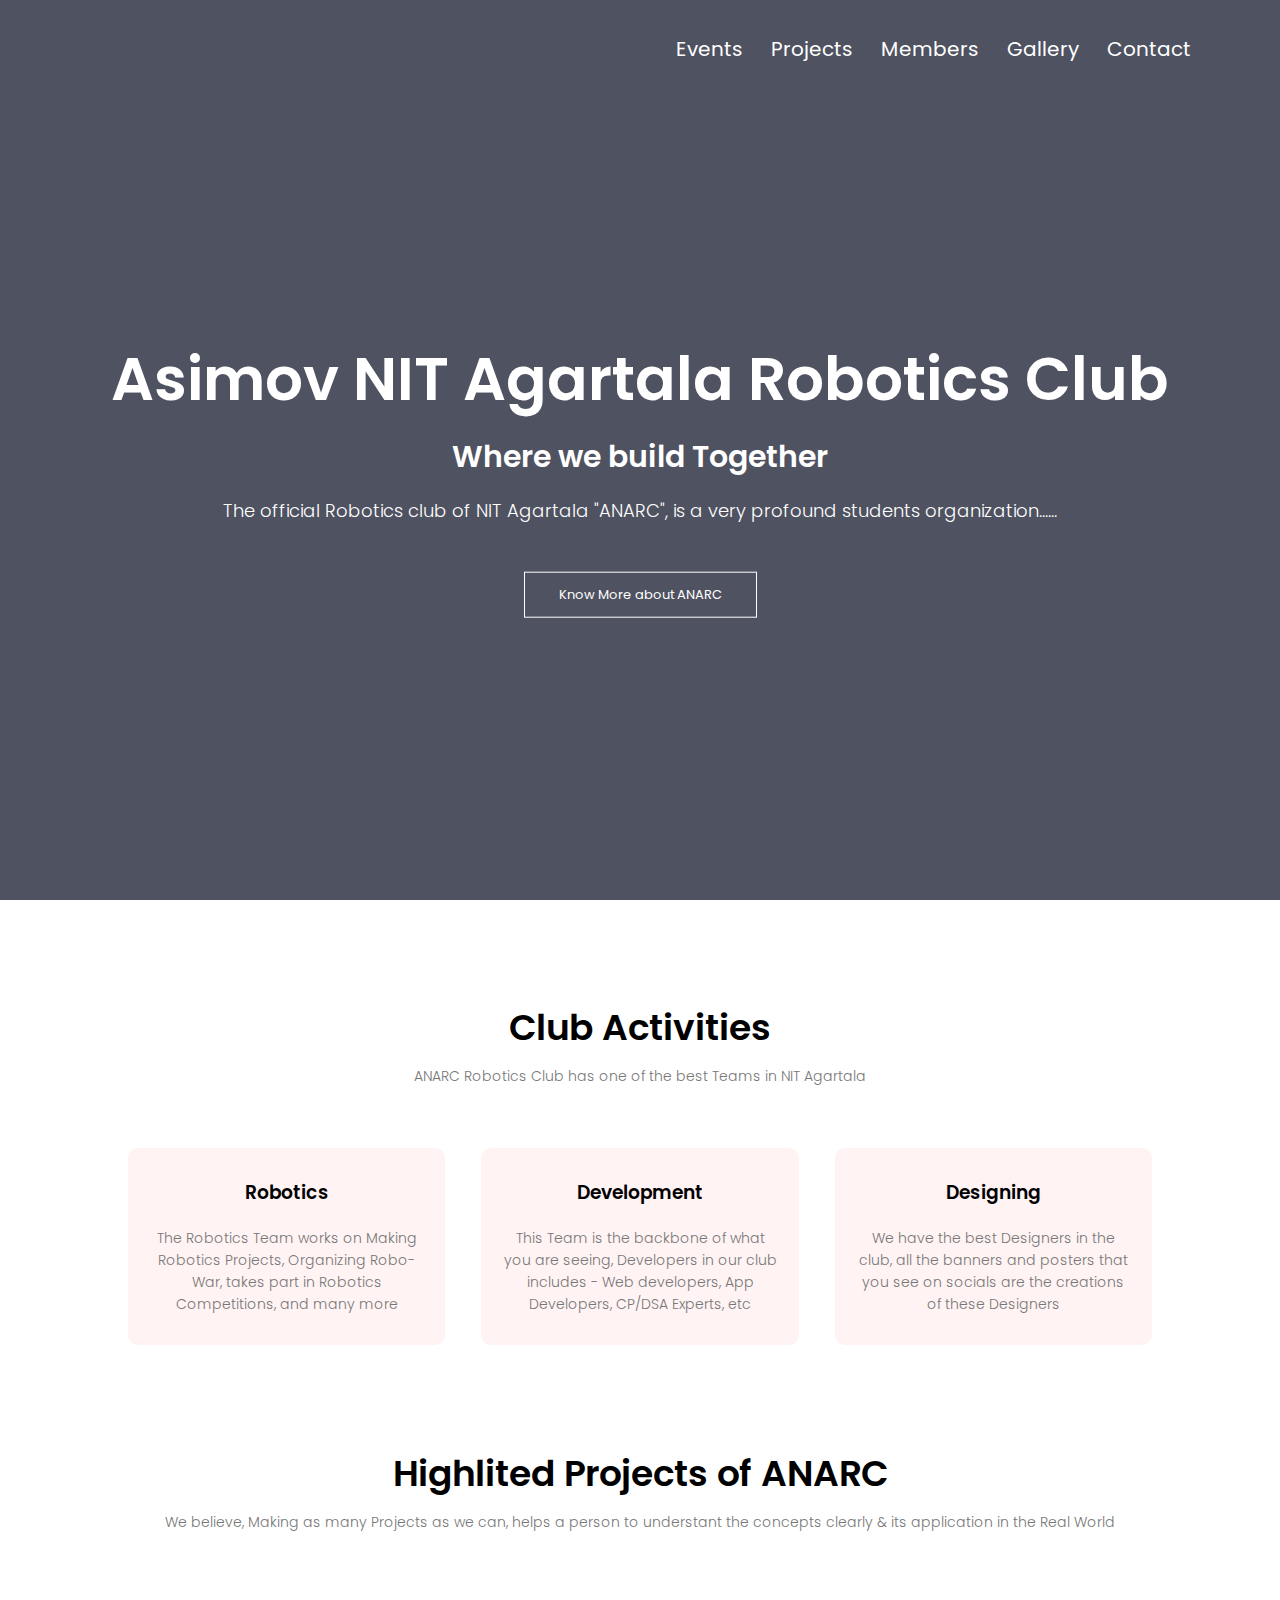
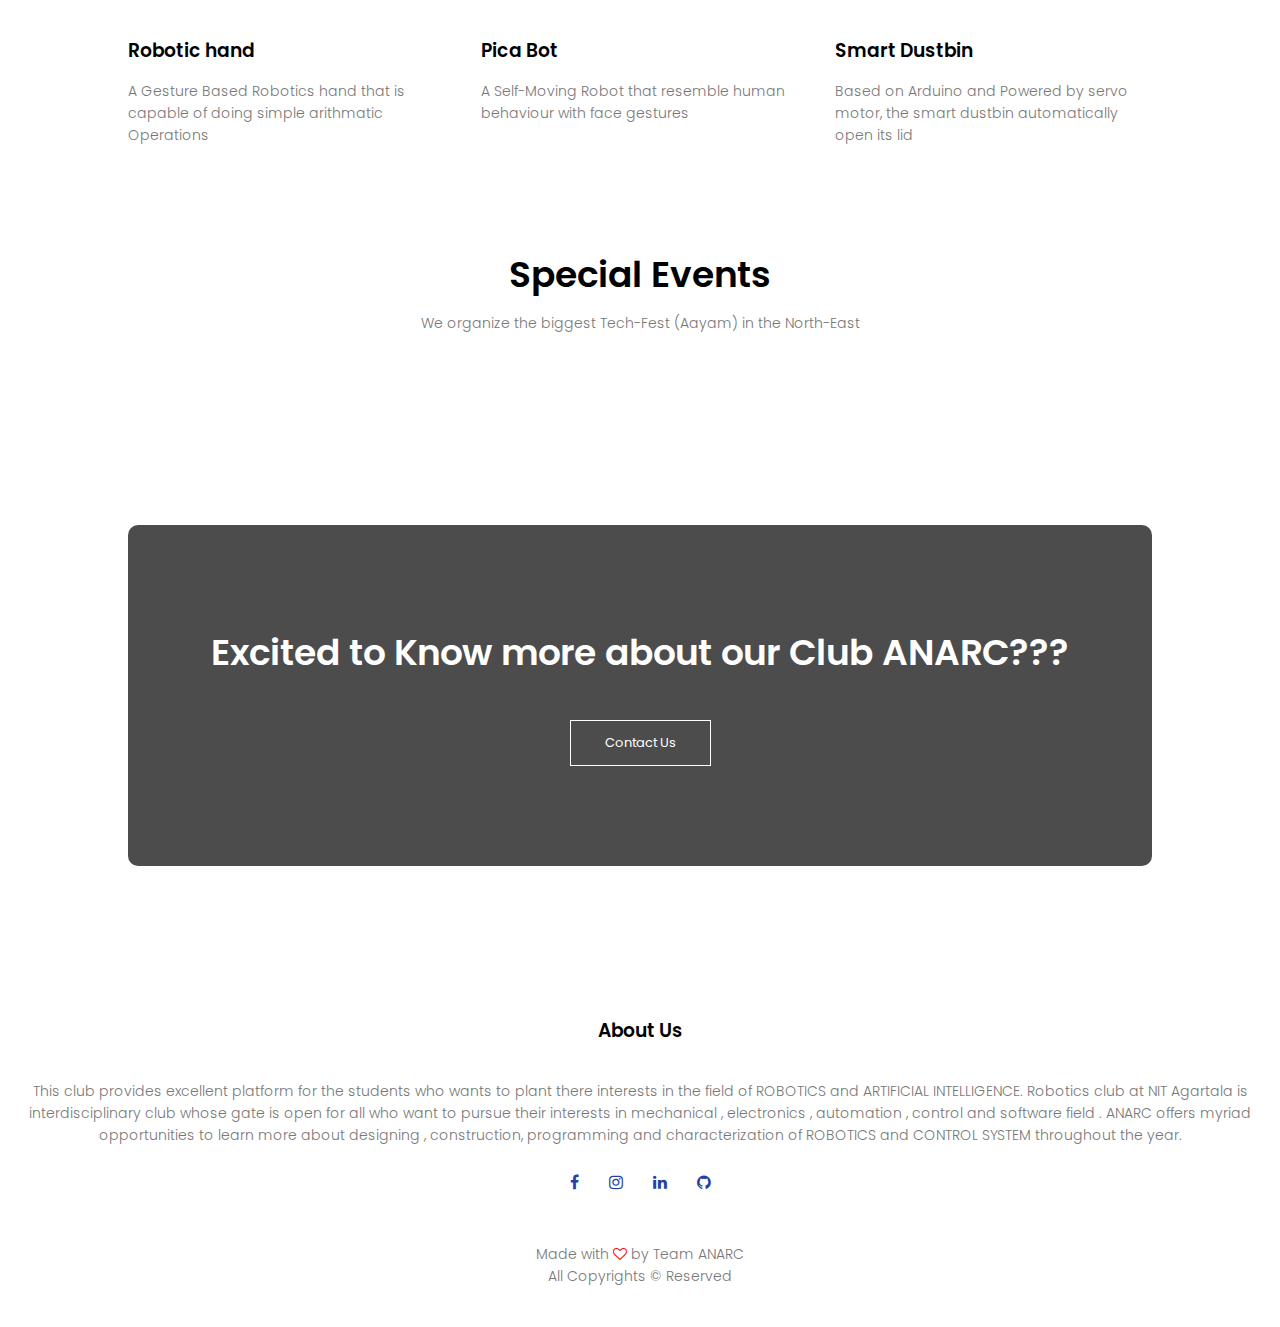
==== commit b75cf8aa: "update-patch-1" ====
--- a/index.html
+++ b/index.html
@@ -1,913 +1,141 @@
-
-<!DOCTYPE html>
-<html lang="en">
-<head>
-
-    <meta charset="UTF-8">
-    <meta name="viewport" content="width=device-width, initial-scale=1.0">
-    <title>Anarc</title>
-    <!-- ICON -->
-    <link rel="shortcut icon" href="./images/image-removebg-preview.png" type="image/x-icon">
-    <!-- General CSS -->
-    <link rel="stylesheet" href="./css/style.css">
-    <!-- NAV CSS -->
-    <link rel="stylesheet" href="./css/nav.css">
-    <!-- Event CSS -->
-    <link rel="stylesheet" href="./css/events.css">
-    <link rel="stylesheet" href="./css/mobile-event.css">
-
-    <!-- Project CSS -->
-    <link rel="stylesheet" href="./css/projects.css">
-
-    <!-- Team Section CSS -->
-    <link rel="stylesheet" href="./css/team.css">
-
-    <!-- Contact Us CSS -->
-    <link rel="stylesheet" href="./css/contact-us.css">
-
-      <!-- Preloader -->
-    <link rel="stylesheet" href="./css/preloader.css">
-
-    <!-- FONT -->
-    <link rel="preconnect" href="https://fonts.gstatic.com">
-    <link href="https://fonts.googleapis.com/css2?family=Poppins&display=swap" rel="stylesheet">
-
-    <link rel="preconnect" href="https://fonts.gstatic.com">
-    <link href="https://fonts.googleapis.com/css2?family=Montserrat:wght@800&display=swap" rel="stylesheet">
-
-    <link rel="preconnect" href="https://fonts.gstatic.com">
-    <link href="https://fonts.googleapis.com/css2?family=Ubuntu:wght@300&display=swap" rel="stylesheet">
-
-    <!-- FONTAWSOME -->
-    <link rel="stylesheet" href="https://use.fontawesome.com/releases/v5.14.0/css/all.css" integrity="sha384-HzLeBuhoNPvSl5KYnjx0BT+WB0QEEqLprO+NBkkk5gbc67FTaL7XIGa2w1L0Xbgc" crossorigin="anonymous">
-    <!-- Jquery CDN -->
-      <script src="https://ajax.googleapis.com/ajax/libs/jquery/3.5.1/jquery.min.js"></script>
-</head>
-
-
-<body>
-    <!-- preloader content -->
-    <div class="preloader">
-		  <img src="./images/image-removebg-preview.png" alt="anarc-logo">
-    </div>
-    <!-- INTRODUCTION -->
-  
-  <section id="intro">
-
-    
-  <!-- Desktop Navigation -->
-  <nav>
-    <ul style="list-style: none;">
-       <li><a class="active" href="#">HOME</a></li>
-       <li>
-          <a href="#events">EVENTS
-            <i class="fas fa-angle-down"></i>
-          </a>
-          <ul style="list-style: none;">
-             <li><a href="./soar.html" target="_blank">SOAR</a></li>
-             <li><a href="./aayam.html" target="_blank">AAYAM</a></li>
-             <li><a href="./technosaar.html" target="_blank">TECHTOUR</a></li>
-          </ul>
-       </li>
-       <li>
-          <a href="#projects">PROJECTS
-          </a>
-       </li>
-       <li><a href="#team">TEAM</a></li>
-       <li><a href="./gallery.html" target="_blank">GALLERY</a></li>
-       <li><a href="#"><i style="font-size: 1.5rem;" class="fas fa-bell"></i></a></li>
-    </ul>
- </nav>
-
- 
-  <!-- Mobile Navigation -->
-
-  <div id="navbar">
-    <a href="#"><i  style="font-size: 1.5rem;position: fixed;color: white;padding: 7px;opacity: 1;" class="fas fa-bell"></i></a>
-    
-    <div class="menu-btn">
-      <div class="ham"></div>
-    </div>
-    <div class="nav-b">
-      <ul>
-        <li><a class="active" href="#">HOME</a></li>
-        <li>
-           <a href="#events">EVENTS
-           <i class="fas fa-angle-down"></i>
-           </a>
-           <ul class="navdrop">
-              <li><a href="./soar.html" target="_blank">SOAR</a></li>
-              <li><a href="./aayam.html" target="_blank">AAYAM</a></li>
-              <li><a href="./technosaar.html" target="_blank">TECHTOUR</a></li>
-           </ul>
-        </li>
-        <li>
-           <a href="#projects">PROJECTS
-           </a>
-        </li>
-        <li><a href="#team">TEAM</a></li>
-        <li><a href="./gallery.html">GALLERY</a></li>
-     </ul>
-    </div>
-  </div>
-
-  <!-- logo -->
-  <div class="logo">
-    <img src="./images/image-removebg-preview.png" alt="">
-  </div>
-  <!-- Title -->
-    <div class="title">
-      <h3 class="asimov">ASIMOV NIT AGARTALA ROBOTICS CLUB</h3>
-      <h1 class="club-name">ANARC</h1>
-    </div>
-      
-        <div class="aim">
-          <p>
-            The club aims to promote
-           technical awareness with practical approach. Club offers indispensable 
-           guidance, workshops and tutorials alongwith tools, equipments and 
-           workspace.
-         </p>
-        </div>    
-  </section>   
-  
-
-  <!-- EVENTS -->
-  <section id="events">
-    <div class="nita-events">
-      <div class="banner"></div>
-      <div class="event-heading">EVENTS</div>
-    </div>
-    <div class="event-container">
-      <div class="event-border">
-        <div class="desktop-card">
-          <h2>SOAR</h2>
-          <p class='vertical'>Orientation Program</p>
-          <p class='detail'>
-            SOAR-Student Orientation and Registration program.
-            It aims to introduce the freshers to our robotics club.
-            The Orientation Program is addressed by Director and Faculty Advisor.
-            The working body of ANARC present their several completed and ongoing projects. 
-            You are welcome to witness the glorious journey of our club.
-          </p>
-          <div class="pic" style="background-image: url('./images/soar.JPG');"></div>
-          <div class="hide-overflow">
-            <ul class='card-dots'>
-            <li></li>
-            <li></li>
-            <li></li>
-            <li></li>
-            <li></li>
-            <li></li>
-            <li></li>
-            <li></li>
-            <li></li>
-            <li></li>
-            <li></li>
-            <li></li>
-            <li></li>
-            <li></li>
-            <li></li>
-            <li></li>
-            <li></li>
-            <li></li>
-            <li></li>
-            <li></li>
-            <li></li>
-            <li></li>
-            <li></li>
-            <li></li>
-            <li></li>
-            <li></li>
-            <li></li>
-            <li></li>
-            <li></li>
-            <li></li>
-            <li></li>
-            <li></li>
-            <li></li>
-            <li></li>
-            <li></li>
-            <li></li>
-            <li></li>
-            <li></li>
-            <li></li>
-            <li></li>
-            <li></li>
-            <li></li>
-            <li></li>
-            <li></li>
-            <li></li>
-            <li></li>
-            <li></li>
-            <li></li>
-            <li></li>
-            <li></li>
-            <li></li>
-            <li></li>
-            <li></li>
-            <li></li>
-            <li></li>
-            <li></li>
-            <li></li>
-            <li></li>
-            <li></li>
-            <li></li>
-            <li></li>
-            <li></li>
-            <li></li>
-            <li></li>
-            <li></li>
-            <li></li>
-            <li></li>
-            <li></li>
-            <li></li>
-            <li></li>
-            <li></li>
-            <li></li>
-            <li></li>
-            <li></li>
-            <li></li>
-            <li></li>
-            <li></li>
-            <li></li>
-            <li></li>
-            <li></li>
-            <li></li>
-            <li></li>
-            <li></li>
-            <li></li>
-            <li></li>
-            <li></li>
-            <li></li>
-            <li></li>
-            <li></li>
-            <li></li>
-            <li></li>
-            <li></li>
-          </ul>
-            <button>
-            </button>
-            <button class='overlay'></button>
-        </div> 
-        </div>
-      <div class="desktop-card">
-        <h2>AYAAM</h2>
-        <p class='vertical'>TECHFEST</p>
-        <p class='detail'>
-          Technosaar is arguably the biggest and most pompous of the technical events conducted during the fest.
-          It is organised by ASIMOV NIT-Agartala Robotics Club (ANARC), Technosaar is a paradise 
-          for the tech-savvy which is full of enthusiasm.
-        </p>
-        <div class="pic" style="background-image: url('./images/aayam-3.jpg');"></div>
-        <div class="hide-overflow">
-          <ul class='card-dots'>
-          <li></li>
-          <li></li>
-          <li></li>
-          <li></li>
-          <li></li>
-          <li></li>
-          <li></li>
-          <li></li>
-          <li></li>
-          <li></li>
-          <li></li>
-          <li></li>
-          <li></li>
-          <li></li>
-          <li></li>
-          <li></li>
-          <li></li>
-          <li></li>
-          <li></li>
-          <li></li>
-          <li></li>
-          <li></li>
-          <li></li>
-          <li></li>
-          <li></li>
-          <li></li>
-          <li></li>
-          <li></li>
-          <li></li>
-          <li></li>
-          <li></li>
-          <li></li>
-          <li></li>
-          <li></li>
-          <li></li>
-          <li></li>
-          <li></li>
-          <li></li>
-          <li></li>
-          <li></li>
-          <li></li>
-          <li></li>
-          <li></li>
-          <li></li>
-          <li></li>
-          <li></li>
-          <li></li>
-          <li></li>
-          <li></li>
-          <li></li>
-          <li></li>
-          <li></li>
-          <li></li>
-          <li></li>
-          <li></li>
-          <li></li>
-          <li></li>
-          <li></li>
-          <li></li>
-          <li></li>
-          <li></li>
-          <li></li>
-          <li></li>
-          <li></li>
-          <li></li>
-          <li></li>
-          <li></li>
-          <li></li>
-          <li></li>
-          <li></li>
-          <li></li>
-          <li></li>
-          <li></li>
-          <li></li>
-          <li></li>
-          <li></li>
-          <li></li>
-          <li></li>
-          <li></li>
-          <li></li>
-          <li></li>
-          <li></li>
-          <li></li>
-          <li></li>
-          <li></li>
-          <li></li>
-          <li></li>
-          <li></li>
-          <li></li>
-          <li></li>
-          <li></li>
-          <li></li>
-          </ul>
-          <button>
-          </button>
-          <button class='overlay'></button>
-      </div> 
-      </div>
-      <div class="desktop-card">
-        <h2>TECHTOUR</i></h2>
-        <p class='vertical'></p>
-        <p class='detail'>
-          Tech Tour is one of the most awaited event of ANARC which is organised during the month of march and april every year.
-          Several technical activities are conducted and projects are performed under the supervision of alloted mentors.
-          The tour aims to enhance technical and management skills and develop team work.
-        </p>
-        <div class="pic" style="background-image: url('./images/techtour.jpeg');"></div>
-        <div class="hide-overflow">
-          <ul class='card-dots'>
-          <li></li>
-          <li></li>
-          <li></li>
-          <li></li>
-          <li></li>
-          <li></li>
-          <li></li>
-          <li></li>
-          <li></li>
-          <li></li>
-          <li></li>
-          <li></li>
-          <li></li>
-          <li></li>
-          <li></li>
-          <li></li>
-          <li></li>
-          <li></li>
-          <li></li>
-          <li></li>
-          <li></li>
-          <li></li>
-          <li></li>
-          <li></li>
-          <li></li>
-          <li></li>
-          <li></li>
-          <li></li>
-          <li></li>
-          <li></li>
-          <li></li>
-          <li></li>
-          <li></li>
-          <li></li>
-          <li></li>
-          <li></li>
-          <li></li>
-          <li></li>
-          <li></li>
-          <li></li>
-          <li></li>
-          <li></li>
-          <li></li>
-          <li></li>
-          <li></li>
-          <li></li>
-          <li></li>
-          <li></li>
-          <li></li>
-          <li></li>
-          <li></li>
-          <li></li>
-          <li></li>
-          <li></li>
-          <li></li>
-          <li></li>
-          <li></li>
-          <li></li>
-          <li></li>
-          <li></li>
-          <li></li>
-          <li></li>
-          <li></li>
-          <li></li>
-          <li></li>
-          <li></li>
-          <li></li>
-          <li></li>
-          <li></li>
-          <li></li>
-          <li></li>
-          <li></li>
-          <li></li>
-          <li></li>
-          <li></li>
-          <li></li>
-          <li></li>
-          <li></li>
-          <li></li>
-          <li></li>
-          <li></li>
-          <li></li>
-          <li></li>
-          <li></li>
-          <li></li>
-          <li></li>
-          <li></li>
-          <li></li>
-          <li></li>
-          <li></li>
-          <li></li>
-          <li></li>
-          </ul>
-          <button>
-          </button>
-          <button class='overlay'></button>
-      </div> 
-      </div>
-    </div>
-  </section>
-
-  <!-- Mobile Event -->
-
-	<div id="event-cards">
-    <div class="nita-events">
-      <div class="banner"></div>
-      <div class="event-heading">EVENTS</div>
-    </div>
-		<div class="card">
-			<div class="card-inner">
-				<div class="card-face card1 card-front">
-					<h2>SOAR</h2>
-				</div>
-				<div class="card-face card-back">
-					<div class="card-content">
-						<div class="card-body">
-							<h3></h3>
-							<p style="font-size: 0.7rem;"><strong style="font-size: 0.9rem;">SOAR</strong>-Student Orientation and Registration program.
-                It aims to introduce the freshers to our robotics club.
-                The Orientation Program is addressed by Director and Faculty Advisor.
-                The working body of ANARC present their several completed and ongoing projects. 
-                You are welcome to witness the glorious journey of our club.
-               </p>
-						</div>
-					</div>
-				</div>
-			</div>
-		</div>
-		<div class="card">
-			<div class="card-inner">
-				<div class="card-face card2 card-front">
-					<h2>AYAAM</h2>
-				</div>
-				<div class="card-face card-back">
-					<div class="card-content">
-						<div class="card-body">
-							<h3>Techfest</h3>
-							<p style="font-size: 0.7rem;">Technosaar is arguably the biggest and most pompous of the technical events conducted during the fest.
-                It is organised by ASIMOV NIT-Agartala Robotics Club (ANARC), Technosaar is a paradise 
-                for the tech-savvy which is full of enthusiasm.</p>
-						</div>
-					</div>
-				</div>
-			</div>
-		</div>
-		<div class="card">
-			<div class="card-inner">
-				<div class="card-face card3 card-front">
-					<h2>TECHTOUR</h2>
-				</div>
-				<div class="card-face card-back">
-					<div class="card-content">
-						<div class="card-body">
-							<h3></h3>
-							<p style="font-size: 0.7rem;"> Tech Tour is one of the most awaited event of ANARC which is organised during the month of march and april every year.
-                Several technical activities are conducted and projects are performed under the supervision of alloted mentors.
-                The tour aims to enhance technical and management skills and develop team work.</p>
-						</div>
-					</div>
-				</div>
-			</div>
-		</div>
-  </div>
-  
-  <!-- Projects -->
-
-  <section id="projects">
-    <div id="project-cards">
-      <div class="anarc-projects">
-        <div class="projects-bg"></div>
-        <div class="project-heading">PROJECTS</div>
-      </div>
-      <div class="card">
-        <div class="card-inner">
-          <div class="card-face card1 card-front">
-            <h2>3D PRINTER</h2>
-          </div>
-          <div class="card-face card-back">
-            <div class="card-content">
-              <div class="card-body">
-                <h3 style="text-align: center;">DIY 3D PRINTER</h3>
-                <p style="font-size: 1rem;">
-                 </p>
-              </div>
-            </div>
-          </div>
-        </div>
-      </div>
-      <div class="card">
-        <div class="card-inner">
-          <div class="card-face card2 card-front">
-            <h2>ANIMOTRONIC HAND</h2>
-          </div>
-          <div class="card-face card-back">
-            <div class="card-content">
-              <div class="card-body">
-                <h3 style="text-align: center;">ANIMOTRONIC HAND</h3>
-                <p style="font-size: 1rem;">Arduino based 3D printed robotic hand that imitates a human hand.
-                 </p>
-                 <p style="font-size: 1rem;">Calculator for blind</p>
-              </div>
-            </div>
-          </div>
-        </div>
-      </div>
-      <div class="card">
-        <div class="card-inner">
-          <div class="card-face card3 card-front">
-            <h2>SMART DUSTBIN</h2>
-          </div>
-          <div class="card-face card-back">
-            <div class="card-content">
-              <div class="card-body">
-                <h3 style="text-align: center;">SMART DUSTBIN</h3>
-                <p style="font-size: 1rem;">Arduino based smart dustbin with automated lid.
-                 </p>
-              </div>
-            </div>
-          </div>
-        </div>
-      </div>
-      
-    </div>
-  </section>
-
-  <!-- Team Section -->
-<section id="team">
-  
-  <div class="nita-team">
-    <div class="team-banner"></div>
-    <div class="our-team">OUR TEAM</div>
-  </div>
-  
-    <div class="team-lead">
-      <div class="team-leader">
-          <div class="img img1">
-              <div class="me">
-                  <a href="mailto:navaneetbahsir@gmail.com" target="__blank"><i class="far fa-envelope"></i></a>
-                  <a href="https://www.instagram.com/rishabnavaneet/" target="__blank"><i class="fab fa-instagram"></i></a>
-                  <a href="https://www.linkedin.com/in/rishab-navaneet-327147120" target="__blank"><i class="fab fa-linkedin-in"></i></a>
-              </div>
-          </div>
-          <div class="info">
-              <h3>Rishab</h3>
-          </div> 
-          <div class="post">President</div>
-      </div>
-      <div class="team-leader">
-          <div class="img img2">
-              <div class="me">
-                  <a href="mailto:pinakisen.eenita@gmail.com" target="__blank"><i class="far fa-envelope"></i></a>
-                  <a href="https://instagram.com/pinaki_sen_" target="__blank"><i class="fab fa-instagram"></i></a>
-                  <a href="https://linkedin.com/in/senpinaki222/" target="__blank"><i class="fab fa-linkedin-in"></i></a>
-                  <a href="https://github.com/senpinaki222" target="__blank"><i class="fab fa-github"></i></a>
-              </div>
-          </div>
-          <div class="info">
-              <h3>Pinaki Sen</h3>
-          </div> 
-          <div class="post">Technical Head</div>
-      </div>
-      <div class="team-leader">
-          <div class="img img3">
-              <div class="me">
-                  <a href="mailto:pinakisen.eenita@gmail.com" target="__blank"><i class="far fa-envelope"></i></a>
-                  <a href="https://instagram.com/pinaki_sen_" target="__blank"><i class="fab fa-instagram"></i></a>
-                  <a href="https://linkedin.com/in/senpinaki222/" target="__blank"><i class="fab fa-linkedin-in"></i></a>
-                  <a href="https://github.com/senpinaki222" target="__blank"><i class="fab fa-github"></i></a>
-              </div>
-          </div>
-          <div class="info">
-              <h3>Amit</h3>
-          </div> 
-          <div class="post">Event Manager</div>
-      </div>      
-</div>
-
-<!-- Team Members -->
-
-<div class="team-member">
-  <div class="team-leader">
-      <div class="img img4">
-          <div class="me">
-            <a href="mailto:srgwilet@gmail.com" target="__blank"><i class="far fa-envelope"></i></a>
-            <a href="https://www.instagram.com/gokulnathsr" target="__blank"><i class="fab fa-instagram"></i></a>
-          </div>
-      </div>
-      <div class="info">
-          <h3>Gokulnath</h3>
-      </div> 
-      <div class="post">Vice-President</div>
-  </div>
-  <div class="team-leader">
-      <div class="img img5">
-          <div class="me">
-            <a href="mailto:mishra.gulshan00@gmail.com" target="__blank"><i class="far fa-envelope"></i></a>
-            <a href="https://www.linkedin.com/in/gulshan-mishra-3b8070189" target="__blank"><i class="fab fa-linkedin-in"></i></a>
-            <a href="http://github.com/Gulshan00" target="__blank"><i class="fab fa-github"></i></a>
-          </div>
-      </div>
-      <div class="info">
-          <h3>Gulshan</h3>
-      </div> 
-      <div class="post">Event Management</div>
-  </div>
-  <div class="team-leader">
-      <div class="img img6">
-          <div class="me">
-            <a href="mailto:sparking.shubham.50@gmail.com" target="__blank"><i class="far fa-envelope"></i></a>
-            <a href="https://instagram.com/shubham_kumar1019" target="__blank"><i class="fab fa-instagram"></i></a>
-            <a href="https://www.linkedin.com/in/shubham-kumar-4020831b6" target="__blank"><i class="fab fa-linkedin-in"></i></a>
-          </div>
-      </div>
-      <div class="info">
-          <h3>Shubam</h3>
-      </div> 
-      <div class="post">Event Management</div>
-  </div>
-  <div class="team-leader">
-      <div class="img img7">
-          <div class="me">
-            <a href="mailto:nikita.kumari9472@gmail.com" target="__blank"><i class="far fa-envelope"></i></a>
-            <a href="https://instagram.com/niki_yadav01" target="__blank"><i class="fab fa-instagram"></i></a>
-            <a href="https://www.linkedin.com/in/nikita-kumari-2424711a9" target="__blank"><i class="fab fa-linkedin-in"></i></a>
-          </div>
-      </div>
-      <div class="info">
-          <h3>Nikitha</h3>
-      </div> 
-      <div class="post">Event Management</div>
-  </div><div class="team-leader">
-      <div class="img img8">
-          <div class="me">
-            <a href="mailto:chandigarhshikha@gmail.com" target="__blank"><i class="far fa-envelope"></i></a>
-            <a href="https://instagram.com/iam_shikha_rai" target="__blank"><i class="fab fa-instagram"></i></a>
-            <a href="https://www.linkedin.com/in/shikha-rai-64a3a41a1" target="__blank"><i class="fab fa-linkedin-in"></i></a>
-          </div>
-      </div>
-      <div class="info">
-          <h3>Shika Rai</h3>
-      </div> 
-      <div class="post">Event Management</div>
-  </div>
-  <div class="team-leader">
-      <div class="img img9">
-          <div class="me">
-              <a href="mailto:golhanishivani@gmail.com" target="__blank"><i class="far fa-envelope"></i></a>
-              <a href="https://instagram.com/golhanishivani?igshid=7edc5t4vz64f" target="__blank"><i class="fab fa-instagram"></i></a>
-              <a href="https://www.linkedin.com/in/shivani-golhani-8ab2261aa" target="__blank"><i class="fab fa-linkedin-in"></i></a>
-          </div>
-      </div>
-      <div class="info">
-          <h3>Shivani</h3>
-      </div> 
-      <div class="post">Public Relations</div>
-  </div>
-  <div class="team-leader">
-      <div class="img img10">
-          <div class="me">
-            <a href="mailto:rallapallitharun14@gmail.com" target="__blank"><i class="far fa-envelope"></i></a>
-            <a href="https://www.instagram.com/tharunchowdary112/?hl=en" target="__blank"><i class="fab fa-instagram"></i></a>
-            <a href="https://www.linkedin.com/in/tharun-chowdary-26bb621a5/" target="__blank"><i class="fab fa-linkedin-in"></i></a>
-            <a href="https://github.com/Tharun0102" target="__blank"><i class="fab fa-github"></i></a>
-          </div>
-      </div>
-      <div class="info">
-          <h3>Tharun</h3>
-      </div> 
-      <div class="post">Web Developer</div>
-  </div>
-  <div class="team-leader">
-      <div class="img img11">
-          <div class="me">
-            <a href="mailto:jagadeeshkondra1@gmail.com" target="__blank"><i class="far fa-envelope"></i></a>
-            <a href="https://www.instagram.com/0_jagadeesh_0" target="__blank"><i class="fab fa-instagram"></i></a>
-            <a href="https://www.linkedin.com/in/jagadeesh-kondra-785384195/" target="__blank"><i class="fab fa-linkedin-in"></i></a>
-            <a href="https://github.com/0-jagadeesh-0" target="__blank"><i class="fab fa-github"></i></a>
-          </div>
-      </div>
-      <div class="info">
-          <h3>Jagadeesh</h3>
-      </div> 
-      <div class="post">Web Developer</div>
-  </div>
-  <div class="team-leader">
-      <div class="img img12">
-          <div class="me">
-              <a href="mailto:pinakisen.eenita@gmail.com" target="__blank"><i class="far fa-envelope"></i></a>
-              <a href="https://instagram.com/pinaki_sen_" target="__blank"><i class="fab fa-instagram"></i></a>
-              <a href="https://linkedin.com/in/senpinaki222/" target="__blank"><i class="fab fa-linkedin-in"></i></a>
-          </div>
-      </div>
-      <div class="info">
-          <h3>Navya Bhatia</h3>
-      </div> 
-      <div class="post">Finance</div>
-  </div>
-  <div class="team-leader">
-      <div class="img img13">
-          <div class="me">
-            <a href="mailto:rajeevtoleti2002@gmail.com" target="__blank"><i class="far fa-envelope"></i></a>
-            <a href="https://www.instagram.com/rajeev_tholeti" target="__blank"><i class="fab fa-instagram"></i></a>
-          </div>
-      </div>
-      <div class="info">
-          <h3>Rajeev</h3>
-      </div> 
-      <div class="post">Member</div>
-  </div>
-  <div class="team-leader">
-      <div class="img img14">
-          <div class="me">
-            <a href="mailto:srgwilet@gmail.com" target="__blank"><i class="far fa-envelope"></i></a>
-            <a href="https://www.instagram.com/gokulnathsr" target="__blank"><i class="fab fa-instagram"></i></a>
-          </div>
-      </div>
-      <div class="info">
-          <h3>Gokulnath</h3>
-      </div> 
-      <div class="post">Member</div>
-  </div>
-  <div class="team-leader">
-      <div class="img img15">
-          <div class="me">
-            <a href="mailto:ashutoshmalviya1000@gmail.com" target="__blank"><i class="far fa-envelope"></i></a>
-            <a href="https://linkedin.com/in/ashutoshmalviya1000" target="__blank"><i class="fab fa-linkedin-in"></i></a>
-            <a href="https://github.com/aashu" target="__blank"><i class="fab fa-github"></i></a>
-          </div>
-      </div>
-      <div class="info">
-          <h3>Ashtosh</h3>
-      </div> 
-      <div class="post">Member</div>
-  </div>
-  <div class="team-leader">
-      <div class="img img16">
-          <div class="me">
-            <a href="mailto:dspanshika1197@gmail.com" target="__blank"><i class="far fa-envelope"></i></a>
-            <a href="https://www.instagram.com/raz_anshika9t7" target="__blank"><i class="fab fa-instagram"></i></a>
-          </div>
-      </div>
-      <div class="info">
-          <h3>Anshika</h3>
-      </div> 
-      <div class="post">Member</div>
-  </div>
-  <div class="team-leader">
-      <div class="img img17">
-          <div class="me">
-            <a href="mailto:ramaraju9344@gmail.com" target="__blank"><i class="far fa-envelope"></i></a>
-            <a href="https://www.instagram.com/d_a_n_rama_raju_1008" target="__blank"><i class="fab fa-instagram"></i></a>
-          </div>
-      </div>
-      <div class="info">
-          <h3>Ramaraju</h3>
-      </div> 
-      <div class="post">Member</div>
-  </div>
-  <div class="team-leader">
-      <div class="img img18">
-          <div class="me">
-              <a href="mailto:priyanshi0223@gmail.com" target="__blank"><i class="far fa-envelope"></i></a>
-              <a href="https://www.instagram.com/sock._.bunny/" target="__blank"><i class="fab fa-instagram"></i></a>
-              <a href="https://www.linkedin.com/in/priyanshi-sethiya-7022911b5/" target="__blank"><i class="fab fa-linkedin-in"></i></a>
-              <a href="https://github.com/sock-bunny" target="__blank"><i class="fab fa-github"></i></a>
-          </div>
-      </div>
-      <div class="info">
-          <h3>Priyanshi</h3>
-      </div> 
-      <div class="post">Member</div>
-  </div>
-  <div class="team-leader">
-      <div class="img img19">
-          <div class="me">
-              <a href="mailto:maddelatharun2@gmail.com" target="__blank"><i class="far fa-envelope"></i></a>
-          </div>
-      </div>
-      <div class="info">
-          <h3>Tharun M</h3>
-      </div> 
-      <div class="post">Member</div>
-  </div>
-  <div class="team-leader">
-      <div class="img img20">
-          <div class="me">
-              <a href="mailto:ajaj121ahmad@gmail.com" target="__blank"><i class="far fa-envelope"></i></a>
-              <a href="https://instagram.comajaj_ahmad_ansari" target="__blank"><i class="fab fa-instagram"></i></a>
-              <a href="https://www.linkedin.com/in/ajaj-ahmad-5056b31bb/" target="__blank"><i class="fab fa-linkedin-in"></i></a>
-          </div>
-      </div>
-      <div class="info">
-          <h3>Ajaj Ahmad</h3>
-      </div> 
-      <div class="post">Member</div>
-  </div>
-  <div class="team-leader">
-      <div class="img img21">
-          <div class="me">
-              <a href="mailto:anukulsingh125@gmail.com" target="__blank"><i class="far fa-envelope"></i></a>
-              <a href="https://www.instagram.com/_anukulsingh/" target="__blank"><i class="fab fa-instagram"></i></a>
-              <a href="https://www.linkedin.com/in/anukul-kumar-51360519b" target="__blank"><i class="fab fa-linkedin-in"></i></a>
-              <a href="https://github.com/anukulSingh" target="__blank"><i class="fab fa-github"></i></a>
-          </div>
-      </div>
-      <div class="info">
-          <h3>Anukul Singh</h3>
-      </div> 
-      <div class="post">Member</div>
-  </div>
-</div>
-</section>
-<section id="contact-us">
-<div class="contact">
-  <div class="media">
-    <h3 style="text-align: center;font-size: 2rem;padding: 30px 0;">Follow Us</h3>
-    <a href="#" target="__blank"><i class="fab fa-facebook"></i></a>
-    <a href="https://www.instagram.com/anarc_nita/" target="__blank"><i class="fab fa-instagram"></i></a>
-    <a href="https://www.linkedin.com/company/asimov-nit-agartala-robotics-club" target="__blank"><i class="fab fa-linkedin-in"></i></a>
-  </div>
-  <div class="connect">
-    <h3 style="text-align: center;font-size: 2rem;padding: 20px 0;">Contact Us</h3>
-    <p>Robotics Club NIT-A</p>
-    <p>Agartala,799046</p>
-    <p>Tripura, INDIA</p>
-    <p>anarc.nita.robotics@gmail.com</p>
-  </div>
-</div>
-<h4 style="text-align: center; color: white;padding: 10px 0;">Developed by Team Anarc</h4>
- <h5 style="text-align: center; color: white;padding: 10px 0;">All Copyrights © Reserved.</h5> 
-
-</section>
-
-  <!-- JavaScript -->
-<script src="./js/preloader.js"></script>
-<script src="./js/cardflip.js"></script> 
-<script src="./js/index.js"></script>
-
-</body>
+<!DOCTYPE html>
+<html lang="en">
+<head>
+    <meta charset="UTF-8">
+    <meta http-equiv="X-UA-Compatible" content="IE=edge">
+    <meta name="viewport" content="width=device-width, initial-scale=1.0">
+    <meta name="description" content="Welcome to Asimov NIT Agartala Robotics Club | ANARC">
+    <meta name="keywords" content="NIT Agartala, NIT Agartala Robotics Club, ANARC, NITA">
+
+    <title>Anarc</title>
+    
+    <!-- All Fonts Here-->
+    <link href="https://fonts.googleapis.com/css2?family=Poppins:wght@100;300;400;600;700&display=swap" rel="stylesheet">
+
+    <!-- All CSS Here-->
+    <link rel="stylesheet" href="https://stackpath.bootstrapcdn.com/font-awesome/4.7.0/css/font-awesome.min.css">
+    <link rel="stylesheet" href="css/index.css">
+</head>
+<body>
+    <section class="header">
+        <nav>
+            <a href="index.html"> <img src="img/logo.png" alt="" id="header-img"></a>
+            <div class="nav-links" id="navLinks">
+                <i class="fa fa-times" onclick="hideMenu()"></i>
+                <ul>
+                    <li><a href="">Events</a></li>
+                    <li><a href="">Projects</a></li>
+                    <li><a href="">Members</a></li>
+                    <li><a href="">Gallery</a></li>
+                    <li><a href="contact.html">Contact</a></li>
+                </ul>
+            </div>
+            <i class="fa fa-bars" onclick="showMenu()"></i>
+        </nav>
+        <div class="text-box"><br><br><br><br><br>
+            <h1>Asimov NIT Agartala Robotics Club</h1>
+            <h3>Where we build Together</h3>
+            <p>
+                The official Robotics club of NIT Agartala "ANARC", is a very profound students organization......</p>
+            <a href="about.html" class="first-btn">Know More about ANARC</a>
+        </div>
+    </section>
+
+    <!-- hsjach -->
+
+    <section  class="acti">
+        <h1>Club Activities</h1>
+        <p>ANARC Robotics Club has one of the best Teams in NIT Agartala</p>
+
+        <div class="row">
+            <div class="acti-col">
+                <h3>Robotics</h3>
+                <p>The Robotics Team works on Making Robotics Projects, Organizing Robo-War, takes part in Robotics Competitions, and many more</p>
+            </div>
+            <div class="acti-col">
+                <h3>Development</h3>
+                <p>This Team is the backbone of what you are seeing, Developers in our club includes - Web developers, App Developers, CP/DSA Experts, etc</p>
+            </div>
+            <div class="acti-col">
+                <h3>Designing</h3>
+                <p>We have the best Designers in the club, all the banners and posters that you see on socials are the creations of these Designers</p>
+            </div>
+        </div>
+    </section>
+
+    <!-- Facilities -->
+
+    <section class="project">
+        <h1>Highlited Projects of ANARC</h1>
+        <p>We believe, Making as many Projects as we can, helps a person to understant the concepts clearly & its application in the Real World</p>
+
+        <div class="row">
+            <div class="project-col">
+                <img src="img/hand.jpg" alt="">
+                <h3>Robotic hand</h3>
+                <p>A Gesture Based Robotics hand that is capable of doing simple arithmatic Operations</p>
+            </div>
+            <div class="project-col">
+                <img src="img/picabot.PNG" alt="">
+                <h3>Pica Bot</h3>
+                <p>A Self-Moving Robot that resemble human behaviour with face gestures</p>
+            </div>
+            <div class="project-col">
+                <img src="img/SMARTDUSTBIN.PNG" alt="">
+                <h3>Smart Dustbin</h3>
+                <p>Based on Arduino and Powered by servo motor, the smart dustbin automatically open its lid</p>
+            </div>
+        </div>
+    </section>
+
+
+    <!-- Events -->
+
+    <section class="events">
+        <h1>Special Events</h1>
+        <p>We organize the biggest Tech-Fest (Aayam) in the North-East</p>
+        <div class="row">
+            <div class="events-col">
+                <img src="img/aayam-3.jpg" alt="">
+                <div class="layer">
+                    <h4>AAYAM is arguably the biggest and most pompous of the technical events conducted during the fest</h4>
+                </div>
+            </div>
+            <div class="events-col">
+                <img src="img/soar.JPG" alt="">
+                <div class="layer">
+                    <h4>SOAR aims to introduce the freshers to our robotics club.</h4>
+                </div>
+            </div>
+            <div class="events-col">
+                <img src="img/techtour.jpeg" alt="">
+                <div class="layer">
+                    <h4>TECHTOUR aims to enhance technical and management skills and develop team work.</h4>
+                </div>
+            </div>
+        </div>
+    </section>
+
+    <!-- some random introssssss -->
+
+    <section class="ran">       
+        <h1>Excited to Know more about our Club ANARC???</h1>
+        <a href="" class="first-btn">Contact Us</a>
+    </section>
+    
+    <!-- Footer -->
+    <section class="footer">
+        <h3>About Us</h3>
+        <p>This club provides excellent platform for the students who wants to plant there interests in the field of ROBOTICS and ARTIFICIAL INTELLIGENCE. Robotics club at NIT Agartala is interdisciplinary club whose gate is open for all who want to pursue their interests in mechanical , electronics , automation , control and software field . ANARC offers myriad opportunities to learn more about designing , construction, programming and characterization of ROBOTICS and CONTROL SYSTEM throughout the year.</p>
+
+        <div class="icons">
+            <i class="fa fa-facebook"></i>
+            <i class="fa fa-instagram"></i>
+            <i class="fa fa-linkedin"></i>
+            <i class="fa fa-github"></i>
+        </div><br>
+        <p>Made with <i class="fa fa-heart-o"></i> by Team ANARC <br> All Copyrights © Reserved </p>
+    </section>
+    <script src="js/onclick.js"></script>
+</body>
 </html>--- a/css/index.css
+++ b/css/index.css
@@ -0,0 +1,300 @@
+* {
+    margin: 0;
+    padding: 0;
+    font-family: 'Poppins', sans-serif;
+}
+.header {
+    min-height: 100vh;
+    width: 100%;
+    background-image: linear-gradient(rgba(4, 9, 30, 0.7),rgba(4,9,30,0.7)),url(../img/banner.jpeg);
+    background-position: center;
+    background-size: cover;
+    position: relative;
+}
+nav {
+    display: flex;
+    padding: 2% 6%;
+    justify-content: space-between;
+    align-items: center;
+}
+nav img {
+    width: 150px;
+}
+.nav-links {
+    flex: 1;
+    text-align: right;
+}
+.nav-links ul li{
+    list-style: none;
+    display: inline-block;
+    padding: 8px 12px;
+    position: relative;
+}
+.nav-links ul li a {
+    color: white;
+    text-decoration: none;
+    font-size: 20px;
+}
+.nav-links ul li ::after {
+    content: "";
+    width: 0%;
+    height: 2px;
+    display: block;
+    background: #f44336;
+    margin: auto;
+    transition: 0.5s;
+}
+.nav-links ul li :hover::after {
+    width: 100%;
+}
+.text-box {
+    width: 90%;
+    color: white;
+    position: absolute;
+    top: 50%;
+    left: 50%;
+    transform: translate(-50%, -59%);
+    text-align: center;
+}
+.text-box h1 {
+    font-size: 60px;
+}
+.text-box h3 {
+    font-size: 30px;
+}
+.text-box p {
+    margin: 10px 0 40px;
+    font-size: 18px;
+    color: white;
+}
+.first-btn {
+    display: inline-block;
+    text-decoration: none;
+    color: white;
+    border:  1px solid white;
+    padding: 12px 34px;
+    font-size: 13px;
+    background: transparent;
+    position: relative;
+    cursor: pointer;
+}
+.first-btn:hover {
+    border: 1px solid red;
+    background: red;
+    transition: 1s;
+}
+nav .fa {
+    display: none;
+}
+
+
+/* activities */
+
+.acti {
+    width: 80%;
+    margin: auto;
+    text-align: center;
+    padding-top: 100px;
+}
+h1 {
+    font-size: 36px;
+    font-weight: 600;
+}
+p {
+    color:#777;
+    font-size: 14px;
+    font-weight: 300;
+    line-height: 22px;
+    padding: 10px;
+}
+.row {
+    margin-top: 5%;
+    display: flex;
+    justify-content: space-between;
+}
+.acti-col {
+    flex-basis: 31%;
+    background-color: #fff3f3;
+    border-radius: 10px;
+    margin-bottom: 5%;
+    padding: 20px 12px;
+    box-sizing: border-box;
+    transition: 0.5s;
+}
+h3 {
+    text-align: center;
+    font-weight: 600;
+    margin: 10px 0;
+}
+
+.acti-col:hover {
+    box-shadow: 0 0 20px 0px rgba(0,0,0,0.2);
+}
+
+
+/* Events */
+
+.events {
+    width: 80%;
+    margin: auto;
+    text-align: center;
+    padding-top: 50px;
+}
+.events-col {
+    flex-basis: 32%;
+    border-radius: 10px;
+    margin-bottom: 30px;
+    position: relative;
+    overflow: hidden;
+}
+.events-col img {
+    width: 100%;
+    display: block;
+}
+.layer {
+    background: transparent;
+    height: 100%;
+    width: 100%;
+    position: absolute;
+    top: 0;
+    left: 0;
+    transition: 0.5s;
+}
+.layer:hover {
+    background: rgba(226,0,0,0.7);
+}
+.layer h4 {
+    width: 100%;
+    font-weight: 500;
+    color: white;
+    font-size: 16px;
+    bottom: 0;
+    left: 50%;
+    transform: translate(-50%);
+    position: absolute;
+    opacity: 0;
+    transition: 0.5s;
+}
+.layer:hover h4 {
+    bottom: 49%;
+    opacity: 1;
+}
+
+/* Facilities */
+.project {
+    width: 80%;
+    margin: auto;
+    text-align: center;
+    padding-top: 50px;
+}
+.project-col {
+    flex-basis: 31%;
+    border-radius: 10px;
+    margin-bottom: 5%;
+    text-align: left;
+}
+.project-col img {
+    width: 100%;
+    border-radius: 10px;
+}
+.project-col p {
+    padding: 0;
+}
+.project-col h3 {
+    margin-top: 16px;
+    margin-bottom: 15px;
+    text-align: left;
+}
+
+
+/* Random section */
+.ran {
+    margin: 100px auto;
+    width: 80%;
+    background-image: linear-gradient(rgba(0,0,0,0.7), rgba(0,0,0,0.7)), url(../img/team-bg.jpg); 
+    background-position: center;
+    background-size: cover;
+    border-radius: 10px;
+    text-align: center;
+    padding: 100px 0;
+}
+.ran h1 {
+    color: white;
+    margin-bottom: 40px;
+    padding: 0;
+}
+
+
+/* Footer */
+.footer {
+    width: 100%;
+    text-align: center;
+    padding: 30px 0;
+}
+.footer h3 {
+    margin-bottom: 25px;
+    margin-top: 20px;
+    font-weight: 600;
+}
+.icons .fa {
+    color: #263ea6;
+    margin: 0 13px;
+    cursor: pointer;
+    padding: 18px 0;
+}
+.fa-heart-o {
+    color: red;
+}
+
+
+
+                     /* Mobile Version */
+
+
+@media (max-width: 768px)  {
+    #header-img {
+        width: 110px;
+        height: 110px;
+    }
+    html {
+        overflow-x: hidden;
+    }
+    body {
+        overflow-x: hidden;
+    }
+    .text-box h1{
+        font-size: 20px;
+    }
+    .nav-links ul li {
+        display: block;
+    }
+    .nav-links {
+        position: absolute;
+        background: #263ea6;
+        height: 100vh;
+        width: 200px;
+        top: 0;
+        right: -200px;
+        text-align: left;
+        z-index: 2;
+        transition: 1s;
+    }
+    nav .fa {
+        display: block;
+        color: white;
+        margin: 10px;
+        font-size: 22px;
+        cursor: pointer;
+    }
+    .nav-links ul {
+        padding: 30px
+    }
+
+    /* Media for activities */
+    .row {
+        flex-direction: column;
+    }
+    .ran h1 {
+        font-size: 24px;
+    }
+}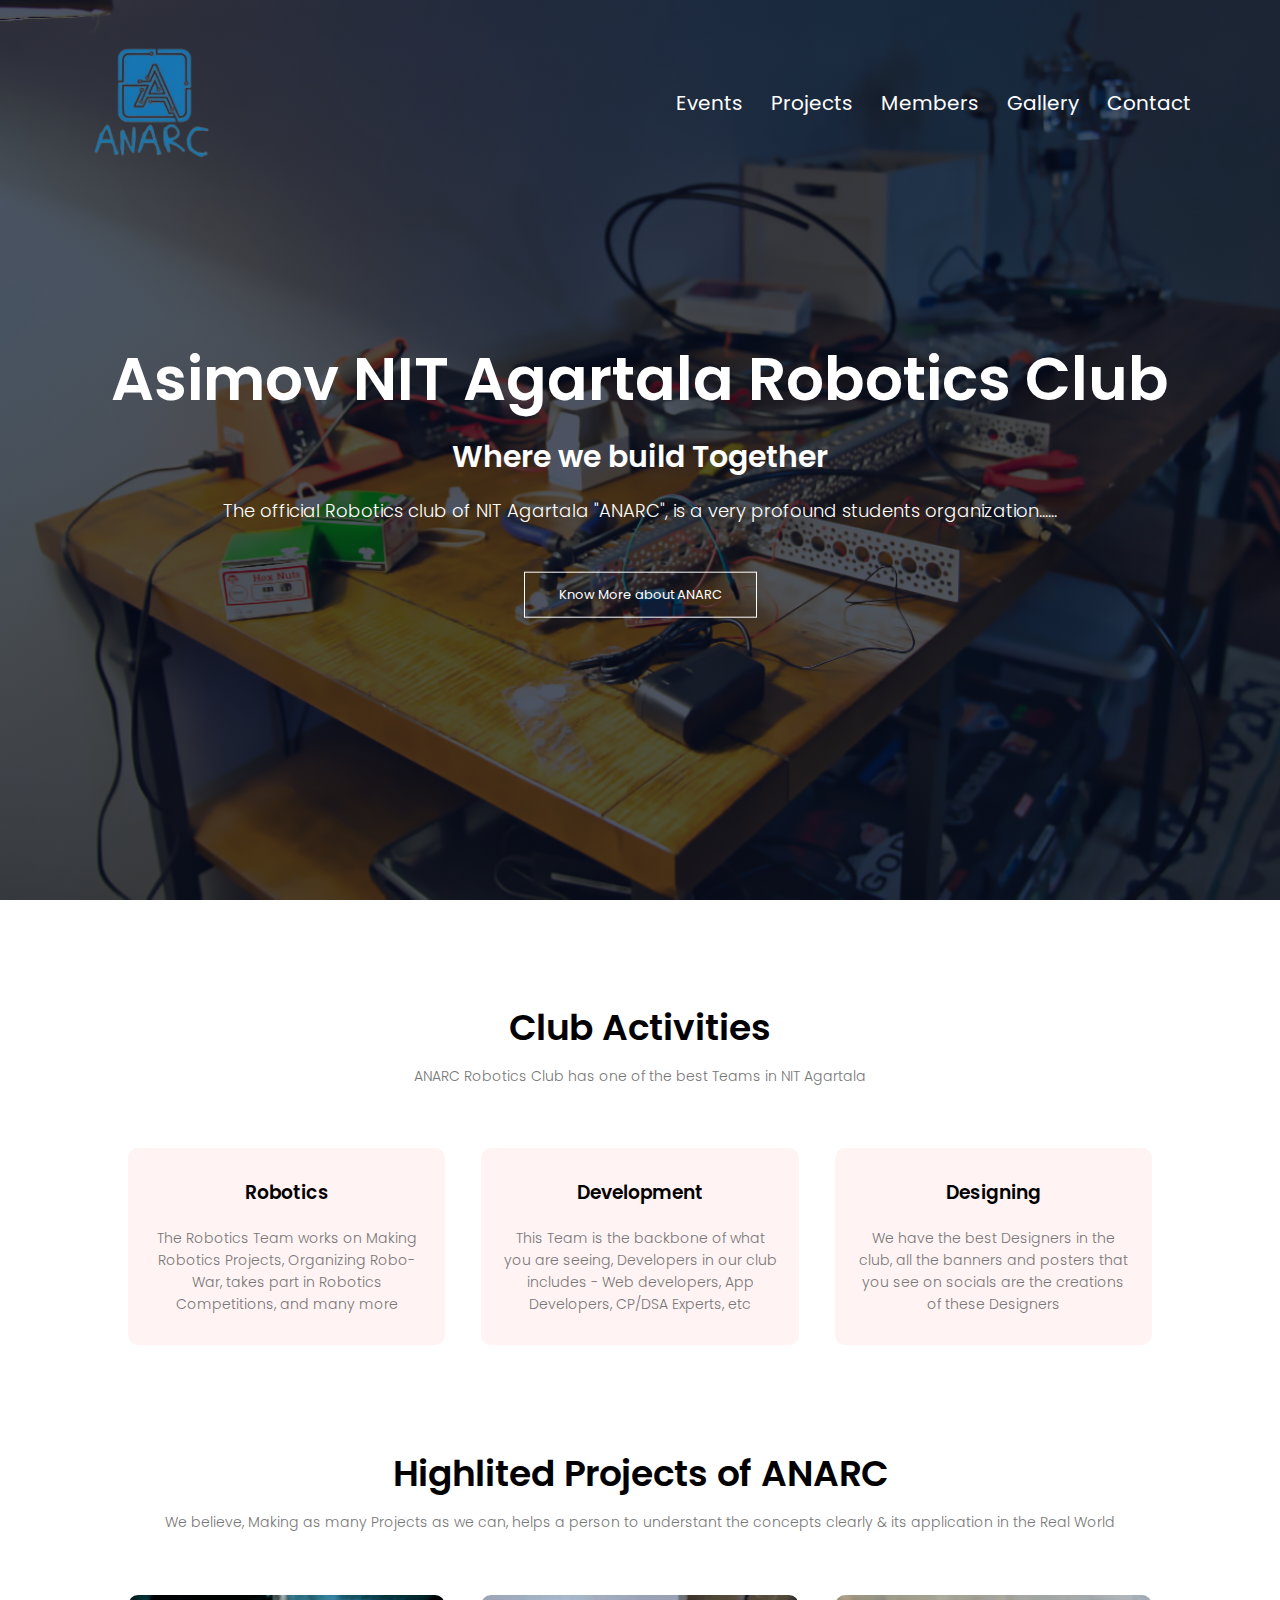
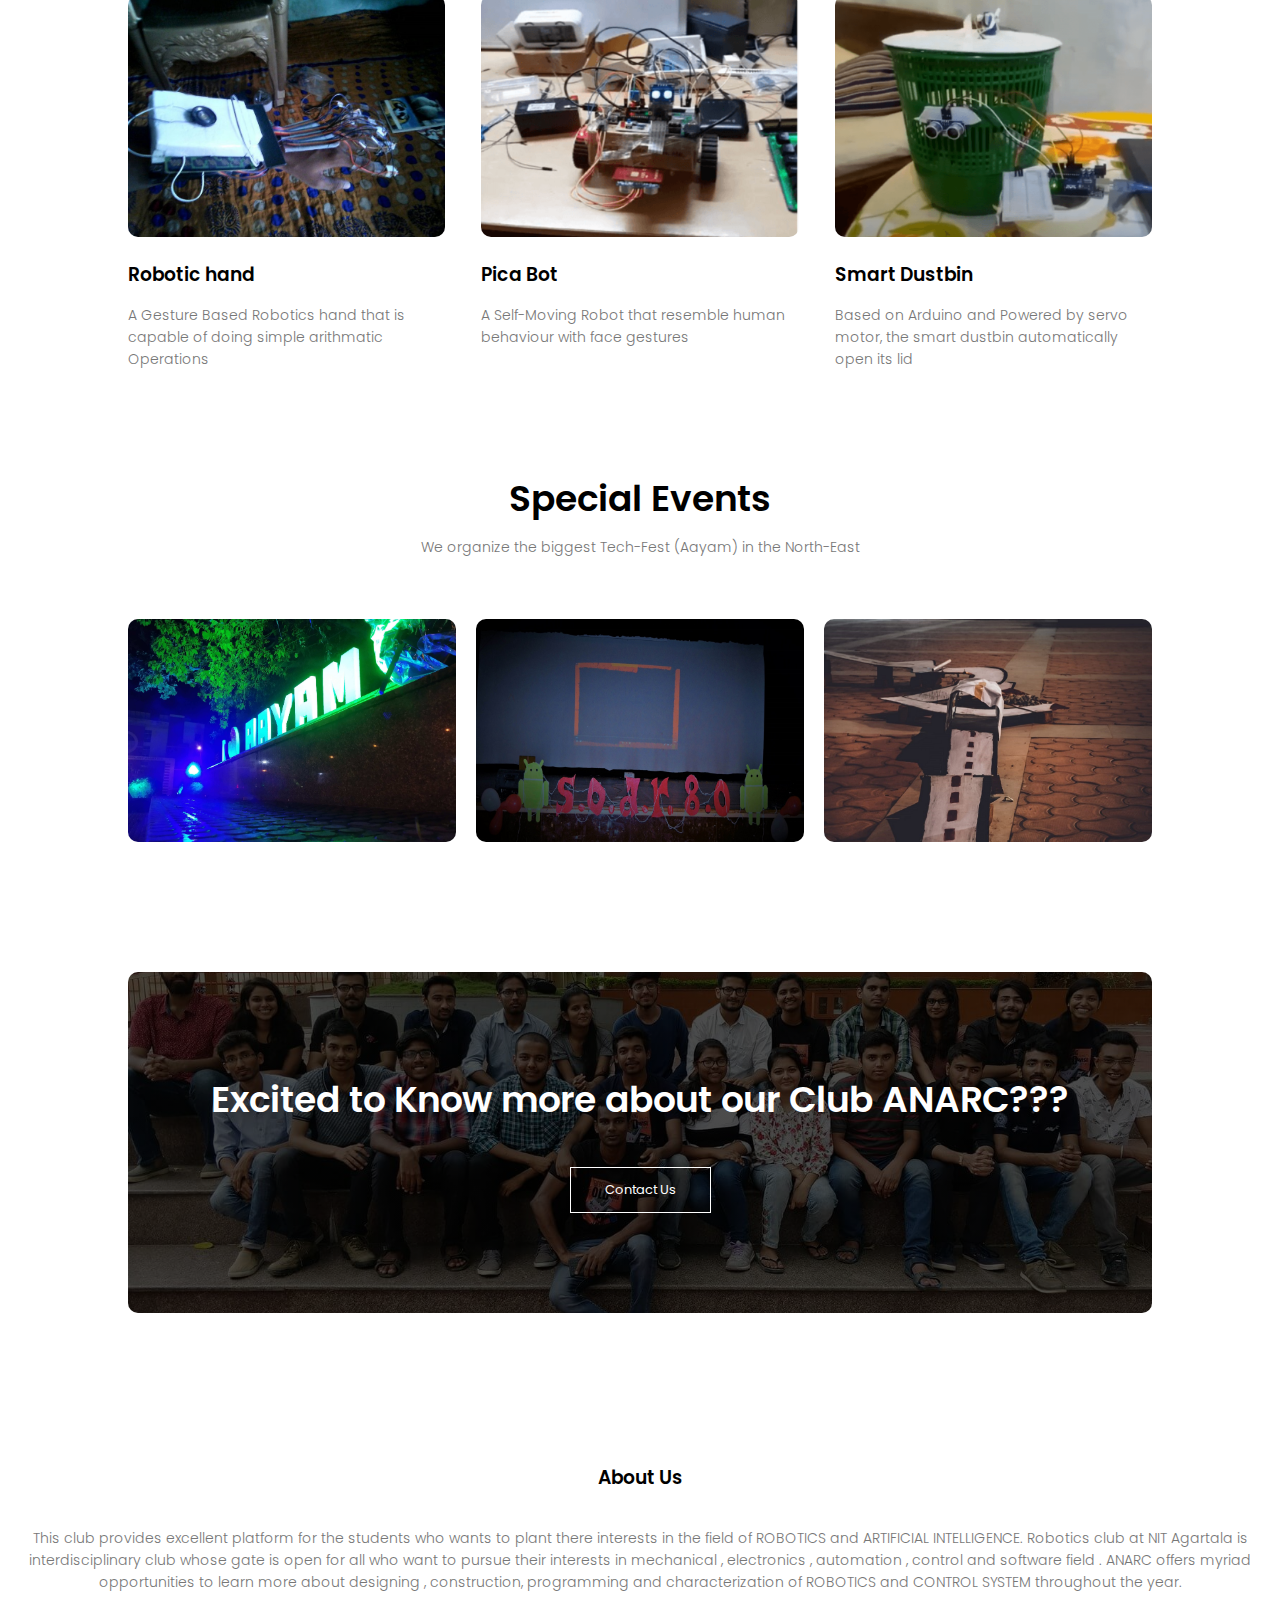
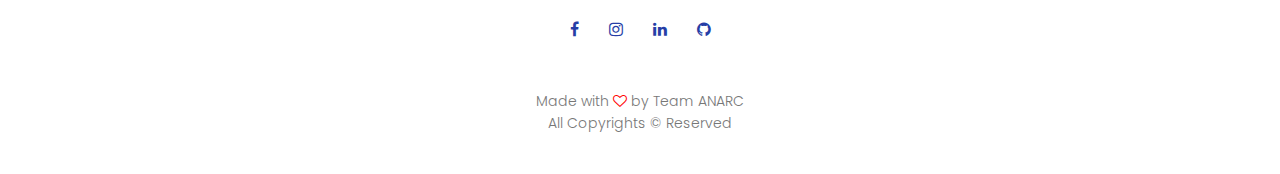
==== commit 18b395b7: "update-patch-1.1" ====
--- a/index.html
+++ b/index.html
@@ -19,7 +19,7 @@
 <body>
     <section class="header">
         <nav>
-            <a href="index.html"> <img src="img/logo.png" alt="" id="header-img"></a>
+            <a href="index.html"> <img src="images/logo.png" alt="" id="header-img"></a>
             <div class="nav-links" id="navLinks">
                 <i class="fa fa-times" onclick="hideMenu()"></i>
                 <ul>
@@ -71,17 +71,17 @@
 
         <div class="row">
             <div class="project-col">
-                <img src="img/hand.jpg" alt="">
+                <img src="images/hand.jpg" alt="">
                 <h3>Robotic hand</h3>
                 <p>A Gesture Based Robotics hand that is capable of doing simple arithmatic Operations</p>
             </div>
             <div class="project-col">
-                <img src="img/picabot.PNG" alt="">
+                <img src="images/picabot.PNG" alt="">
                 <h3>Pica Bot</h3>
                 <p>A Self-Moving Robot that resemble human behaviour with face gestures</p>
             </div>
             <div class="project-col">
-                <img src="img/SMARTDUSTBIN.PNG" alt="">
+                <img src="images/SMARTDUSTBIN.PNG" alt="">
                 <h3>Smart Dustbin</h3>
                 <p>Based on Arduino and Powered by servo motor, the smart dustbin automatically open its lid</p>
             </div>
@@ -96,19 +96,19 @@
         <p>We organize the biggest Tech-Fest (Aayam) in the North-East</p>
         <div class="row">
             <div class="events-col">
-                <img src="img/aayam-3.jpg" alt="">
+                <img src="images/aayam-3.jpg" alt="">
                 <div class="layer">
                     <h4>AAYAM is arguably the biggest and most pompous of the technical events conducted during the fest</h4>
                 </div>
             </div>
             <div class="events-col">
-                <img src="img/soar.JPG" alt="">
+                <img src="images/soar.JPG" alt="">
                 <div class="layer">
                     <h4>SOAR aims to introduce the freshers to our robotics club.</h4>
                 </div>
             </div>
             <div class="events-col">
-                <img src="img/techtour.jpeg" alt="">
+                <img src="images/techtour.jpeg" alt="">
                 <div class="layer">
                     <h4>TECHTOUR aims to enhance technical and management skills and develop team work.</h4>
                 </div>
@@ -138,4 +138,4 @@
     </section>
     <script src="js/onclick.js"></script>
 </body>
-</html>+</html>
--- a/css/index.css
+++ b/css/index.css
@@ -6,7 +6,7 @@
 .header {
     min-height: 100vh;
     width: 100%;
-    background-image: linear-gradient(rgba(4, 9, 30, 0.7),rgba(4,9,30,0.7)),url(../img/banner.jpeg);
+    background-image: linear-gradient(rgba(4, 9, 30, 0.7),rgba(4,9,30,0.7)),url(../images/banner.jpeg);
     background-position: center;
     background-size: cover;
     position: relative;
@@ -211,7 +211,7 @@
 .ran {
     margin: 100px auto;
     width: 80%;
-    background-image: linear-gradient(rgba(0,0,0,0.7), rgba(0,0,0,0.7)), url(../img/team-bg.jpg); 
+    background-image: linear-gradient(rgba(0,0,0,0.7), rgba(0,0,0,0.7)), url(../images/team-bg.jpg); 
     background-position: center;
     background-size: cover;
     border-radius: 10px;
@@ -297,4 +297,4 @@
     .ran h1 {
         font-size: 24px;
     }
-}+}
